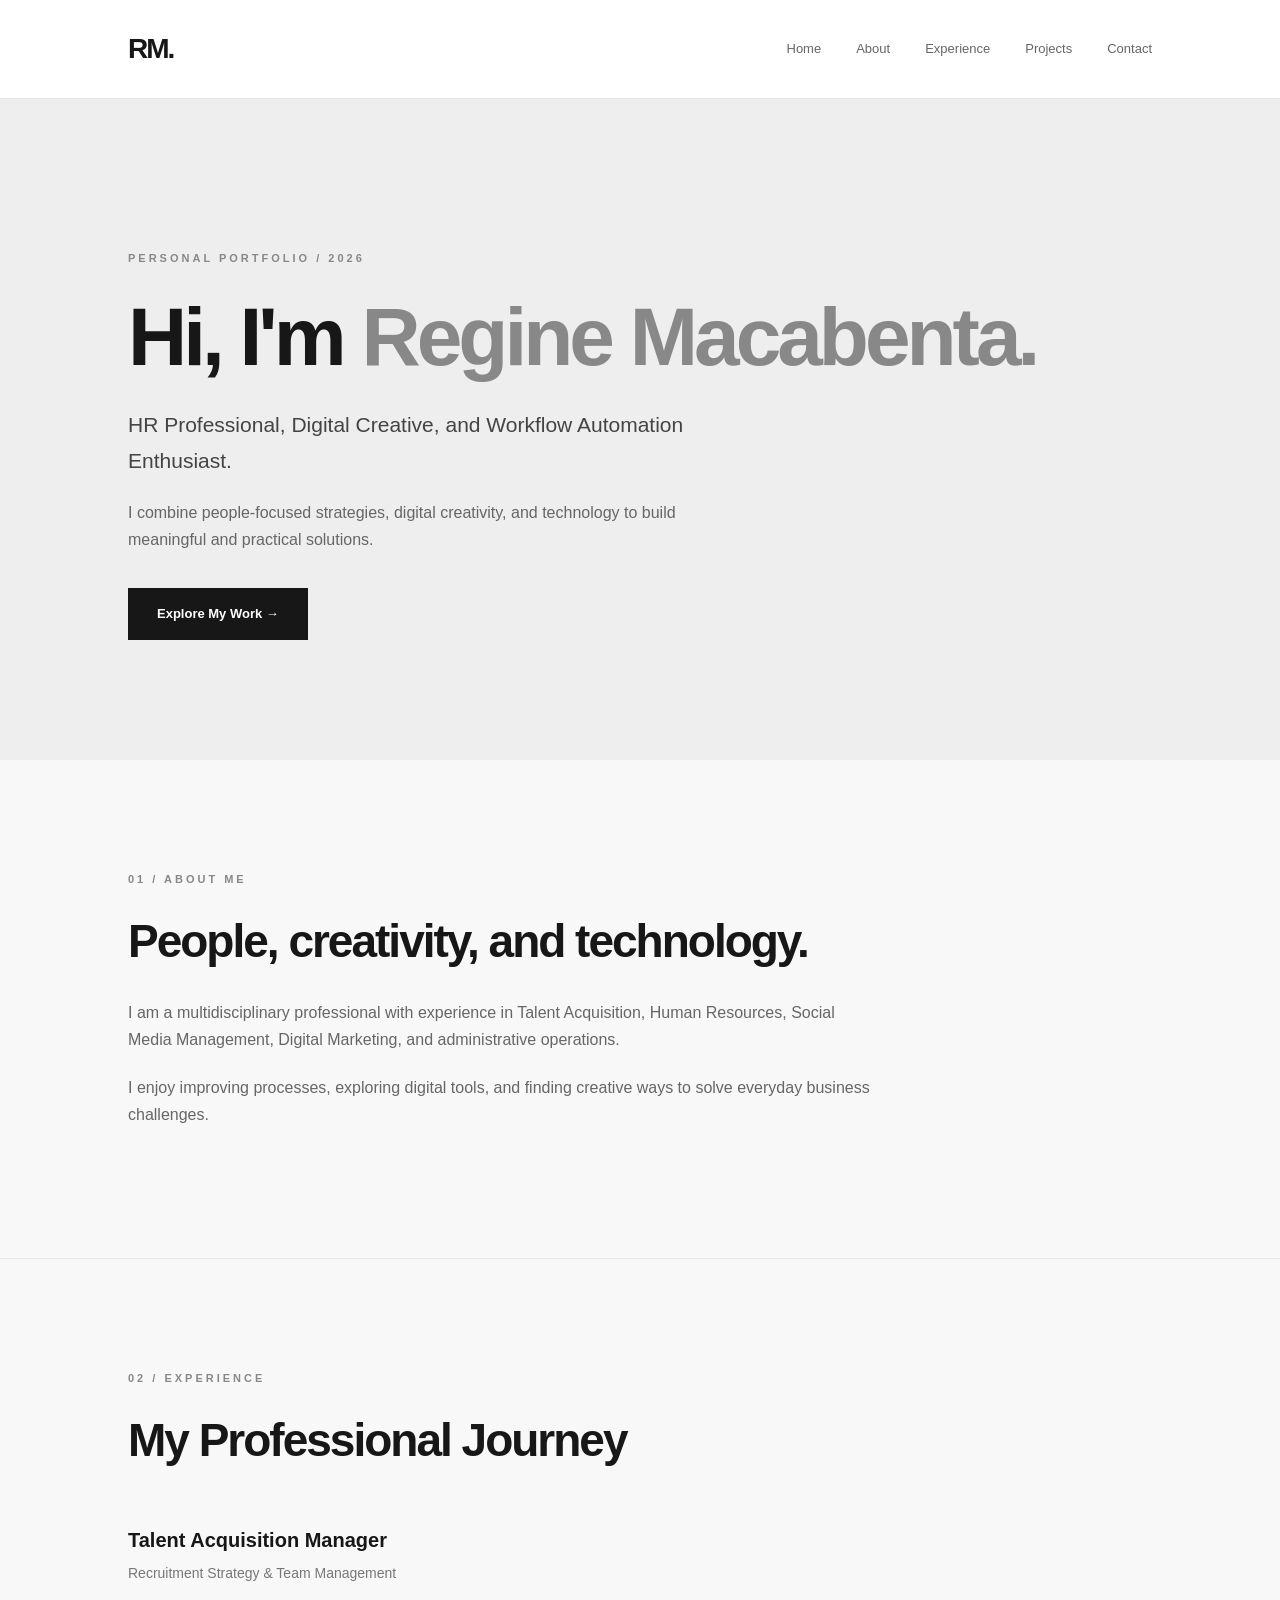
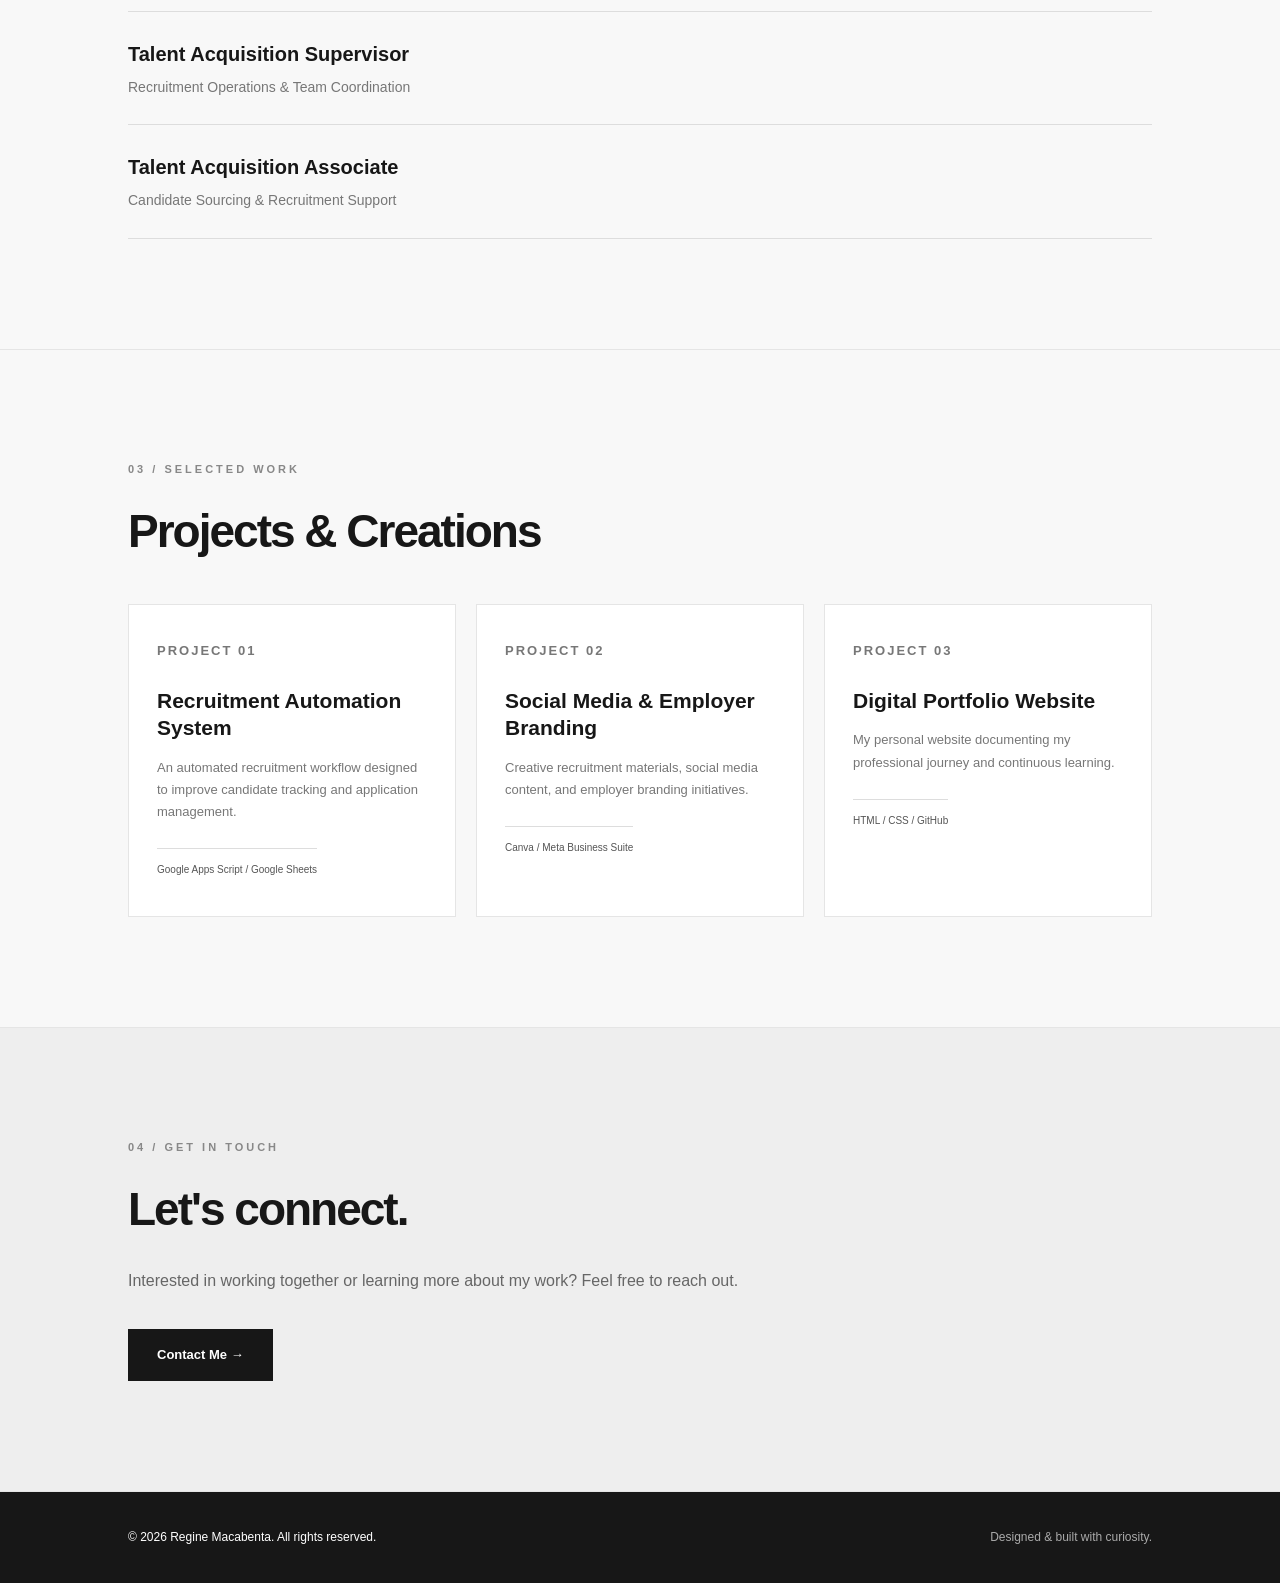
==== index.html @ 9aaf6fd0 "Update portfolio contact email" ====
<!DOCTYPE html>
<html lang="en">
<head>
    <meta charset="UTF-8">
    <meta name="viewport" content="width=device-width, initial-scale=1.0">
    <title>Regine Macabenta | Portfolio</title>
    <link rel="stylesheet" href="style.css">
</head>
<body>

    <!-- NAVIGATION -->
    <nav class="navbar">
        <a href="#home" class="logo">RM.</a>

        <div class="nav-links">
            <a href="#home">Home</a>
            <a href="#about">About</a>
            <a href="#experience">Experience</a>
            <a href="#projects">Projects</a>
            <a href="#contact">Contact</a>
        </div>
    </nav>

    <!-- HERO SECTION -->
    <header id="home" class="hero">
        <p class="eyebrow">PERSONAL PORTFOLIO / 2026</p>

        <h1>Hi, I'm <span>Regine Macabenta.</span></h1>

        <h2>
            HR Professional, Digital Creative,
            and Workflow Automation Enthusiast.
        </h2>

        <p class="intro">
            I combine people-focused strategies,
            digital creativity, and technology
            to build meaningful and practical solutions.
        </p>

        <a href="#projects" class="primary-button">
            Explore My Work →
        </a>
    </header>

    <!-- ABOUT SECTION -->
    <section id="about" class="section">
        <p class="eyebrow">01 / ABOUT ME</p>

        <h2>People, creativity, and technology.</h2>

        <p>
            I am a multidisciplinary professional with experience
            in Talent Acquisition, Human Resources, Social Media
            Management, Digital Marketing, and administrative
            operations.
        </p>

        <p>
            I enjoy improving processes, exploring digital tools,
            and finding creative ways to solve everyday business
            challenges.
        </p>
    </section>

    <!-- EXPERIENCE SECTION -->
    <section id="experience" class="section">
        <p class="eyebrow">02 / EXPERIENCE</p>

        <h2>My Professional Journey</h2>

        <div class="experience-item">
            <h3>Talent Acquisition Manager</h3>
            <p>Recruitment Strategy & Team Management</p>
        </div>

        <div class="experience-item">
            <h3>Talent Acquisition Supervisor</h3>
            <p>Recruitment Operations & Team Coordination</p>
        </div>

        <div class="experience-item">
            <h3>Talent Acquisition Associate</h3>
            <p>Candidate Sourcing & Recruitment Support</p>
        </div>
    </section>

    <!-- PROJECTS SECTION -->
    <section id="projects" class="section">
        <p class="eyebrow">03 / SELECTED WORK</p>

        <h2>Projects & Creations</h2>

        <div class="project-grid">

            <div class="project-card">
                <p class="project-number">PROJECT 01</p>
                <h3>Recruitment Automation System</h3>
                <p>
                    An automated recruitment workflow
                    designed to improve candidate tracking
                    and application management.
                </p>
                <span>Google Apps Script / Google Sheets</span>
            </div>

            <div class="project-card">
                <p class="project-number">PROJECT 02</p>
                <h3>Social Media & Employer Branding</h3>
                <p>
                    Creative recruitment materials,
                    social media content, and employer
                    branding initiatives.
                </p>
                <span>Canva / Meta Business Suite</span>
            </div>

            <div class="project-card">
                <p class="project-number">PROJECT 03</p>
                <h3>Digital Portfolio Website</h3>
                <p>
                    My personal website documenting
                    my professional journey and
                    continuous learning.
                </p>
                <span>HTML / CSS / GitHub</span>
            </div>

        </div>
    </section>

    <!-- CONTACT SECTION -->
    <section id="contact" class="section contact">
        <p class="eyebrow">04 / GET IN TOUCH</p>

        <h2>Let's connect.</h2>

        <p>
            Interested in working together or learning
            more about my work? Feel free to reach out.
        </p>

        <a href="mailto:macabentaregines@gmail.com"
   class="primary-button">
    Contact Me →
</a>
    </section>

    <!-- FOOTER -->
    <footer>
        <p>© 2026 Regine Macabenta. All rights reserved.</p>
        <p>Designed & built with curiosity.</p>
    </footer>

</body>
</html>
---- style.css ----
/* =========================
   1. GLOBAL SETTINGS
========================= */

* {
    margin: 0;
    padding: 0;
    box-sizing: border-box;
}

html {
    scroll-behavior: smooth;
    scroll-padding-top: 100px;
}

body {
    font-family: Arial, Helvetica, sans-serif;
    background: #f8f8f8;
    color: #171717;
    line-height: 1.7;
}

a {
    text-decoration: none;
    color: inherit;
}

/* =========================
   2. NAVIGATION BAR
========================= */

.navbar {
    display: flex;
    justify-content: space-between;
    align-items: center;
    padding: 25px 10%;
    background: #ffffff;
    border-bottom: 1px solid #e8e8e8;
    position: sticky;
    top: 0;
    z-index: 100;
}

.logo {
    font-size: 28px;
    font-weight: 800;
    letter-spacing: -2px;
}

.nav-links {
    display: flex;
    gap: 35px;
}

.nav-links a {
    font-size: 13px;
    color: #666666;
    transition: color 0.3s ease;
}

.nav-links a:hover {
    color: #000000;
}

/* =========================
   3. HERO SECTION
========================= */

.hero {
    min-height: 650px;
    padding: 150px 10% 120px;
    display: flex;
    flex-direction: column;
    justify-content: center;
    align-items: flex-start;
    background: #eeeeee;
}

.eyebrow {
    font-size: 11px;
    font-weight: 700;
    letter-spacing: 3px;
    color: #888888;
    margin-bottom: 25px;
}

.hero h1 {
    font-size: clamp(42px, 7vw, 82px);
    line-height: 1.1;
    letter-spacing: -4px;
    max-width: 950px;
    margin-bottom: 25px;
}

.hero h1 span {
    color: #888888;
}

.hero h2 {
    font-size: 21px;
    font-weight: 400;
    color: #444444;
    max-width: 650px;
    margin-bottom: 20px;
}

.intro {
    font-size: 16px;
    color: #666666;
    max-width: 600px;
    margin-bottom: 35px;
}

/* =========================
   4. BUTTONS
========================= */

.primary-button {
    display: inline-block;
    background: #171717;
    color: #ffffff;
    padding: 14px 28px;
    font-size: 13px;
    font-weight: 600;
    border: 1px solid #171717;
    transition: all 0.3s ease;
}

.primary-button:hover {
    background: transparent;
    color: #171717;
}

/* =========================
   5. GENERAL SECTIONS
========================= */

.section {
    padding: 110px 10%;
    border-bottom: 1px solid #e5e5e5;
}

.section h2 {
    font-size: clamp(30px, 4vw, 46px);
    letter-spacing: -2px;
    line-height: 1.2;
    margin-bottom: 30px;
    max-width: 750px;
}

.section > p:not(.eyebrow) {
    max-width: 750px;
    color: #666666;
    margin-bottom: 20px;
}

/* =========================
   6. EXPERIENCE
========================= */

.experience-item {
    padding: 25px 0;
    border-bottom: 1px solid #dddddd;
}

.experience-item h3 {
    font-size: 20px;
    margin-bottom: 5px;
}

.experience-item p {
    color: #777777;
    font-size: 14px;
}

/* =========================
   7. PROJECT CARDS
========================= */

.project-grid {
    display: grid;
    grid-template-columns: repeat(3, 1fr);
    gap: 20px;
    margin-top: 45px;
}

.project-card {
    background: #ffffff;
    border: 1px solid #e5e5e5;
    padding: 35px 28px;
    min-height: 290px;
    transition: all 0.3s ease;
}

.project-card:hover {
    transform: translateY(-7px);
    border-color: #999999;
    box-shadow: 0 15px 35px rgba(0, 0, 0, 0.06);
}

.project-number {
    font-size: 10px;
    font-weight: 700;
    letter-spacing: 2px;
    color: #999999;
    margin-bottom: 30px;
}

.project-card h3 {
    font-size: 21px;
    line-height: 1.3;
    margin-bottom: 15px;
}

.project-card p {
    font-size: 13px;
    color: #777777;
    margin-bottom: 25px;
}

.project-card span {
    display: inline-block;
    font-size: 10px;
    color: #555555;
    border-top: 1px solid #dddddd;
    padding-top: 12px;
}

/* =========================
   8. CONTACT SECTION
========================= */

.contact {
    background: #eeeeee;
}

.contact .primary-button {
    margin-top: 15px;
}

/* =========================
   9. FOOTER
========================= */

footer {
    padding: 35px 10%;
    background: #171717;
    color: #ffffff;
    display: flex;
    justify-content: space-between;
    gap: 20px;
    font-size: 12px;
}

footer p:last-child {
    color: #aaaaaa;
}

/* =========================
   10. MOBILE RESPONSIVENESS
========================= */

@media (max-width: 768px) {

    .navbar {
        padding: 20px 6%;
        flex-direction: column;
        gap: 15px;
    }

    .nav-links {
        gap: 15px;
        flex-wrap: wrap;
        justify-content: center;
    }

    .nav-links a {
        font-size: 11px;
    }

    .hero {
        min-height: 550px;
        padding: 100px 7%;
    }

    .hero h1 {
        letter-spacing: -2px;
    }

    .hero h2 {
        font-size: 18px;
    }

    .section {
        padding: 75px 7%;
    }

    .project-grid {
        grid-template-columns: 1fr;
    }

    footer {
        padding: 30px 7%;
        flex-direction: column;
    }
}
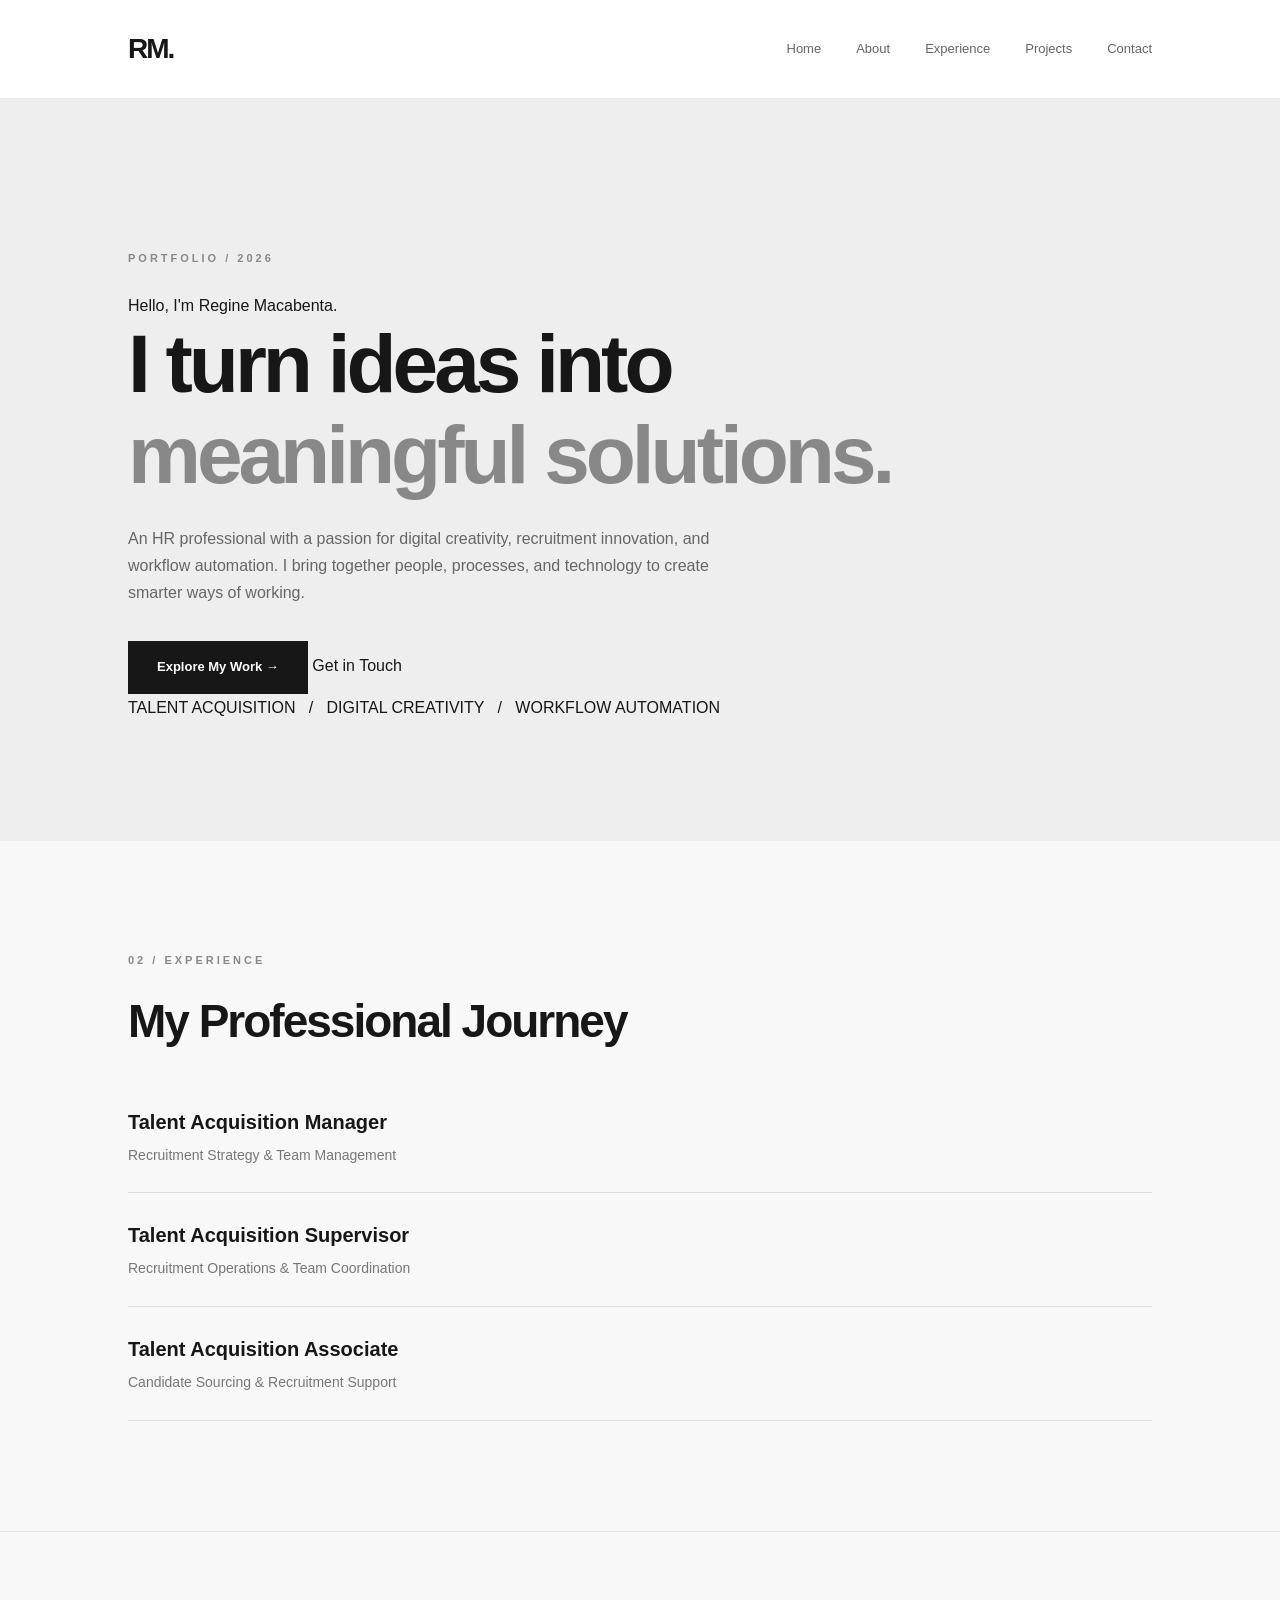
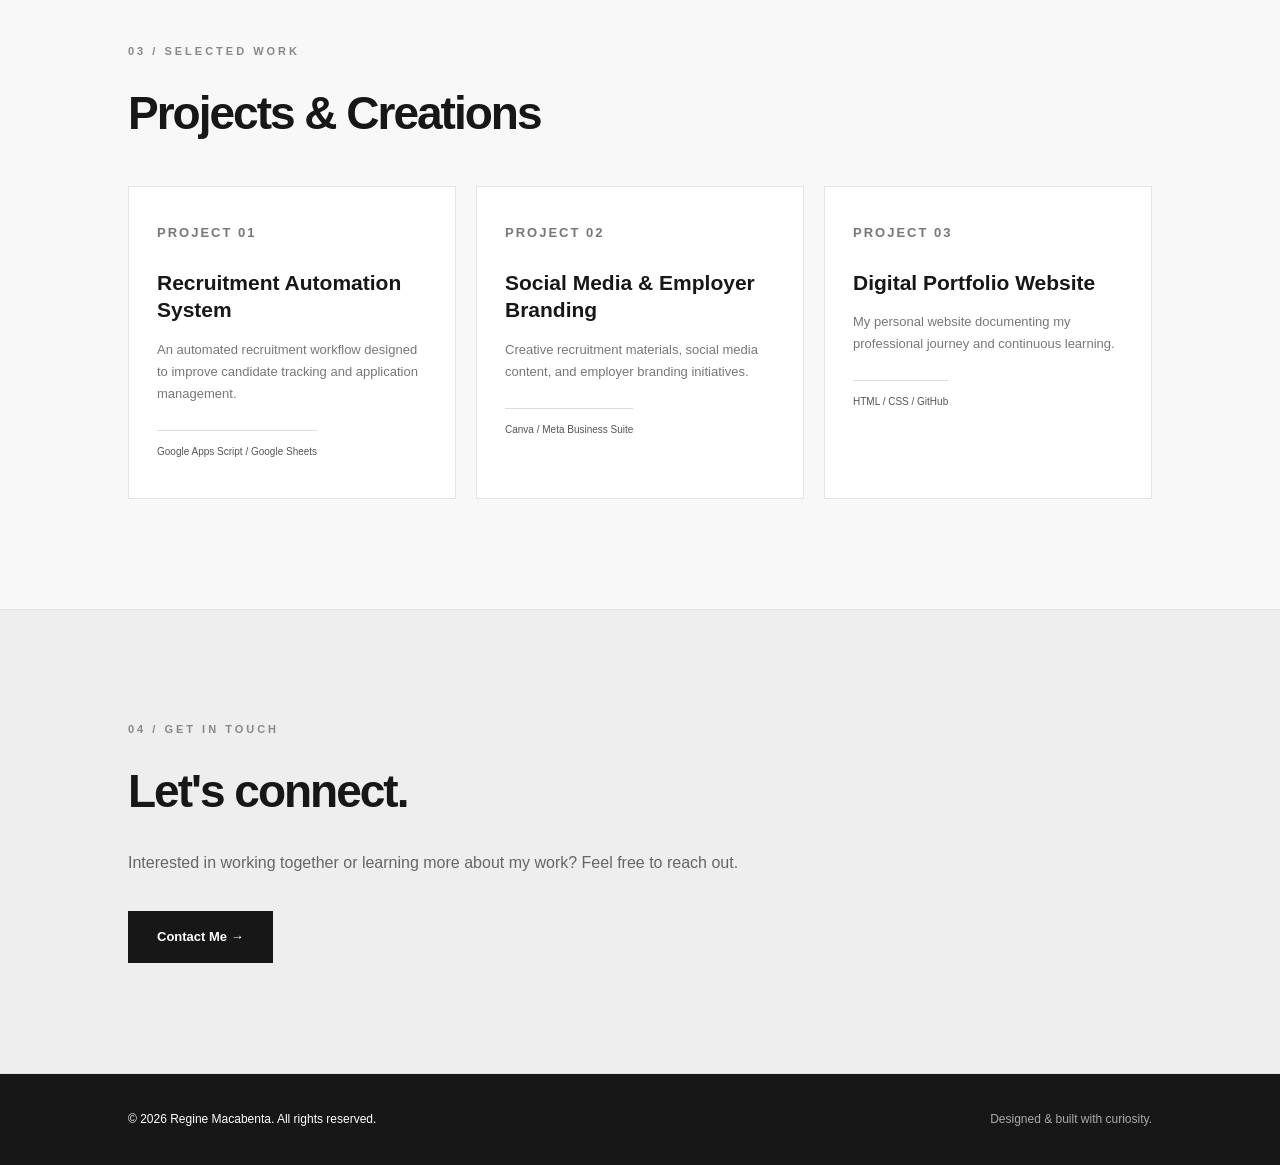
==== commit 99019bc8: "Redesign portfolio hero section" ====
--- a/index.html
+++ b/index.html
@@ -22,48 +22,45 @@
         </div>
     </nav>
 
-    <!-- HERO SECTION -->
-    <header id="home" class="hero">
-        <p class="eyebrow">PERSONAL PORTFOLIO / 2026</p>
+    
+<!-- HERO SECTION -->
+<header id="home" class="hero">
+    <div class="hero-content">
 
-        <h1>Hi, I'm <span>Regine Macabenta.</span></h1>
+        <p class="eyebrow">PORTFOLIO / 2026</p>
 
-        <h2>
-            HR Professional, Digital Creative,
-            and Workflow Automation Enthusiast.
-        </h2>
+        <p class="hero-greeting">Hello, I'm Regine Macabenta.</p>
+
+        <h1>
+            I turn ideas into
+            <span>meaningful solutions.</span>
+        </h1>
 
         <p class="intro">
-            I combine people-focused strategies,
-            digital creativity, and technology
-            to build meaningful and practical solutions.
+            An HR professional with a passion for digital creativity,
+            recruitment innovation, and workflow automation.
+            I bring together people, processes, and technology
+            to create smarter ways of working.
         </p>
 
-        <a href="#projects" class="primary-button">
-            Explore My Work →
-        </a>
-    </header>
+        <div class="hero-buttons">
+            <a href="#projects" class="primary-button">
+                Explore My Work →
+            </a>
 
-    <!-- ABOUT SECTION -->
-    <section id="about" class="section">
-        <p class="eyebrow">01 / ABOUT ME</p>
+            <a href="#contact" class="secondary-button">
+                Get in Touch
+            </a>
+        </div>
 
-        <h2>People, creativity, and technology.</h2>
-
-        <p>
-            I am a multidisciplinary professional with experience
-            in Talent Acquisition, Human Resources, Social Media
-            Management, Digital Marketing, and administrative
-            operations.
+        <p class="hero-note">
+            TALENT ACQUISITION &nbsp; / &nbsp;
+            DIGITAL CREATIVITY &nbsp; / &nbsp;
+            WORKFLOW AUTOMATION
         </p>
 
-        <p>
-            I enjoy improving processes, exploring digital tools,
-            and finding creative ways to solve everyday business
-            challenges.
-        </p>
-    </section>
-
+    </div>
+</header>
     <!-- EXPERIENCE SECTION -->
     <section id="experience" class="section">
         <p class="eyebrow">02 / EXPERIENCE</p>
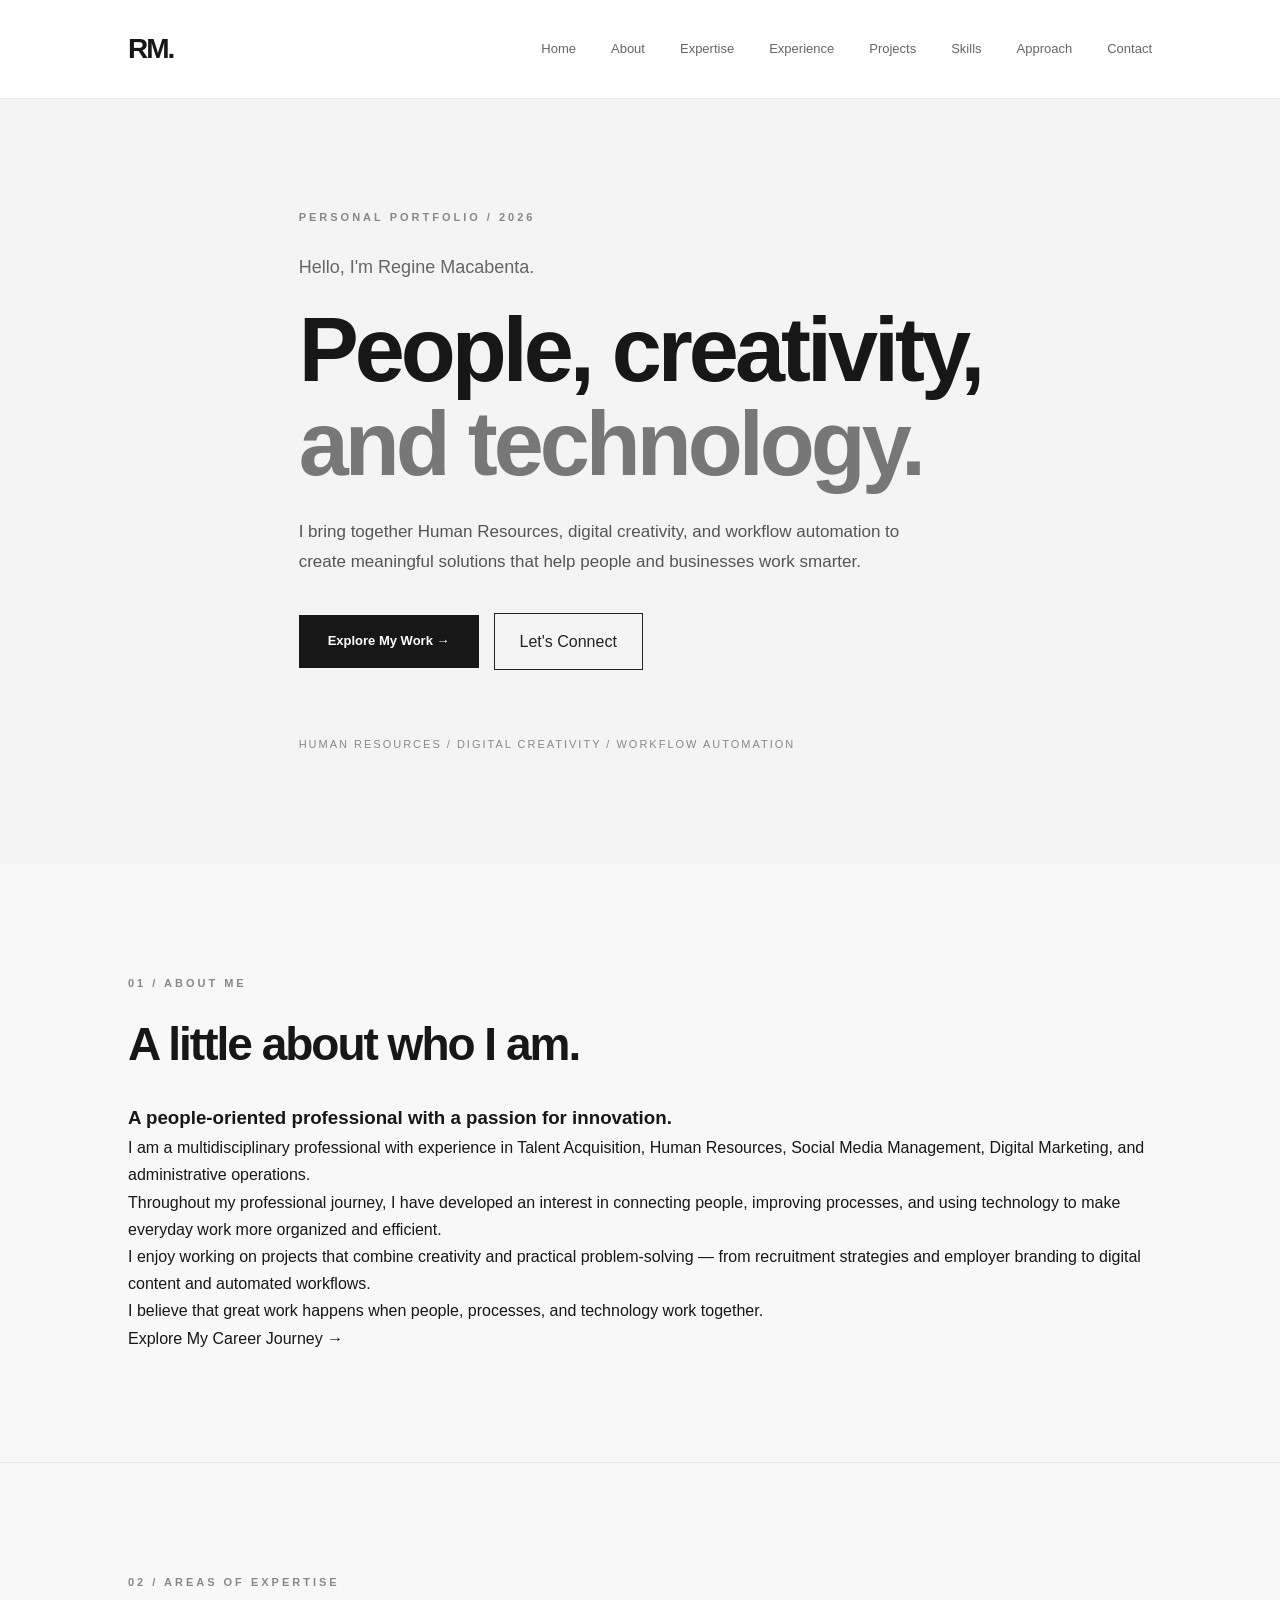
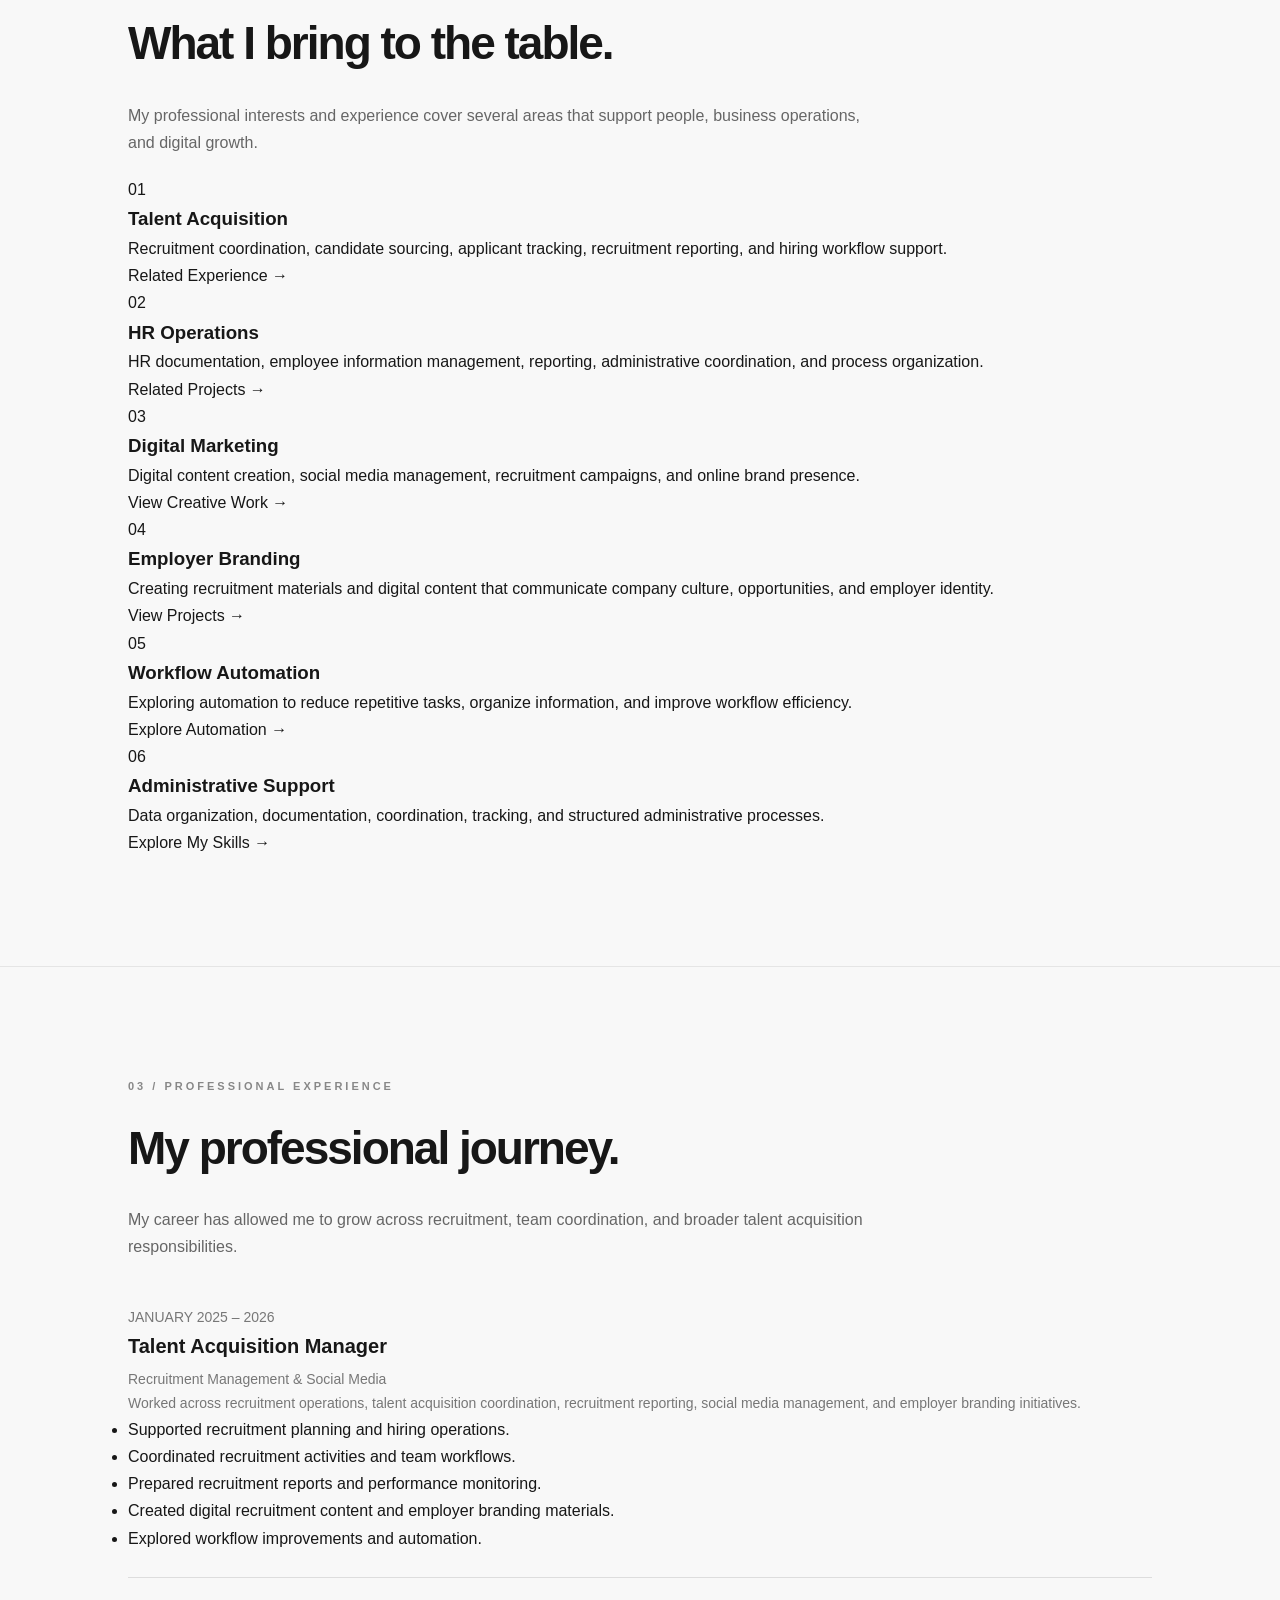
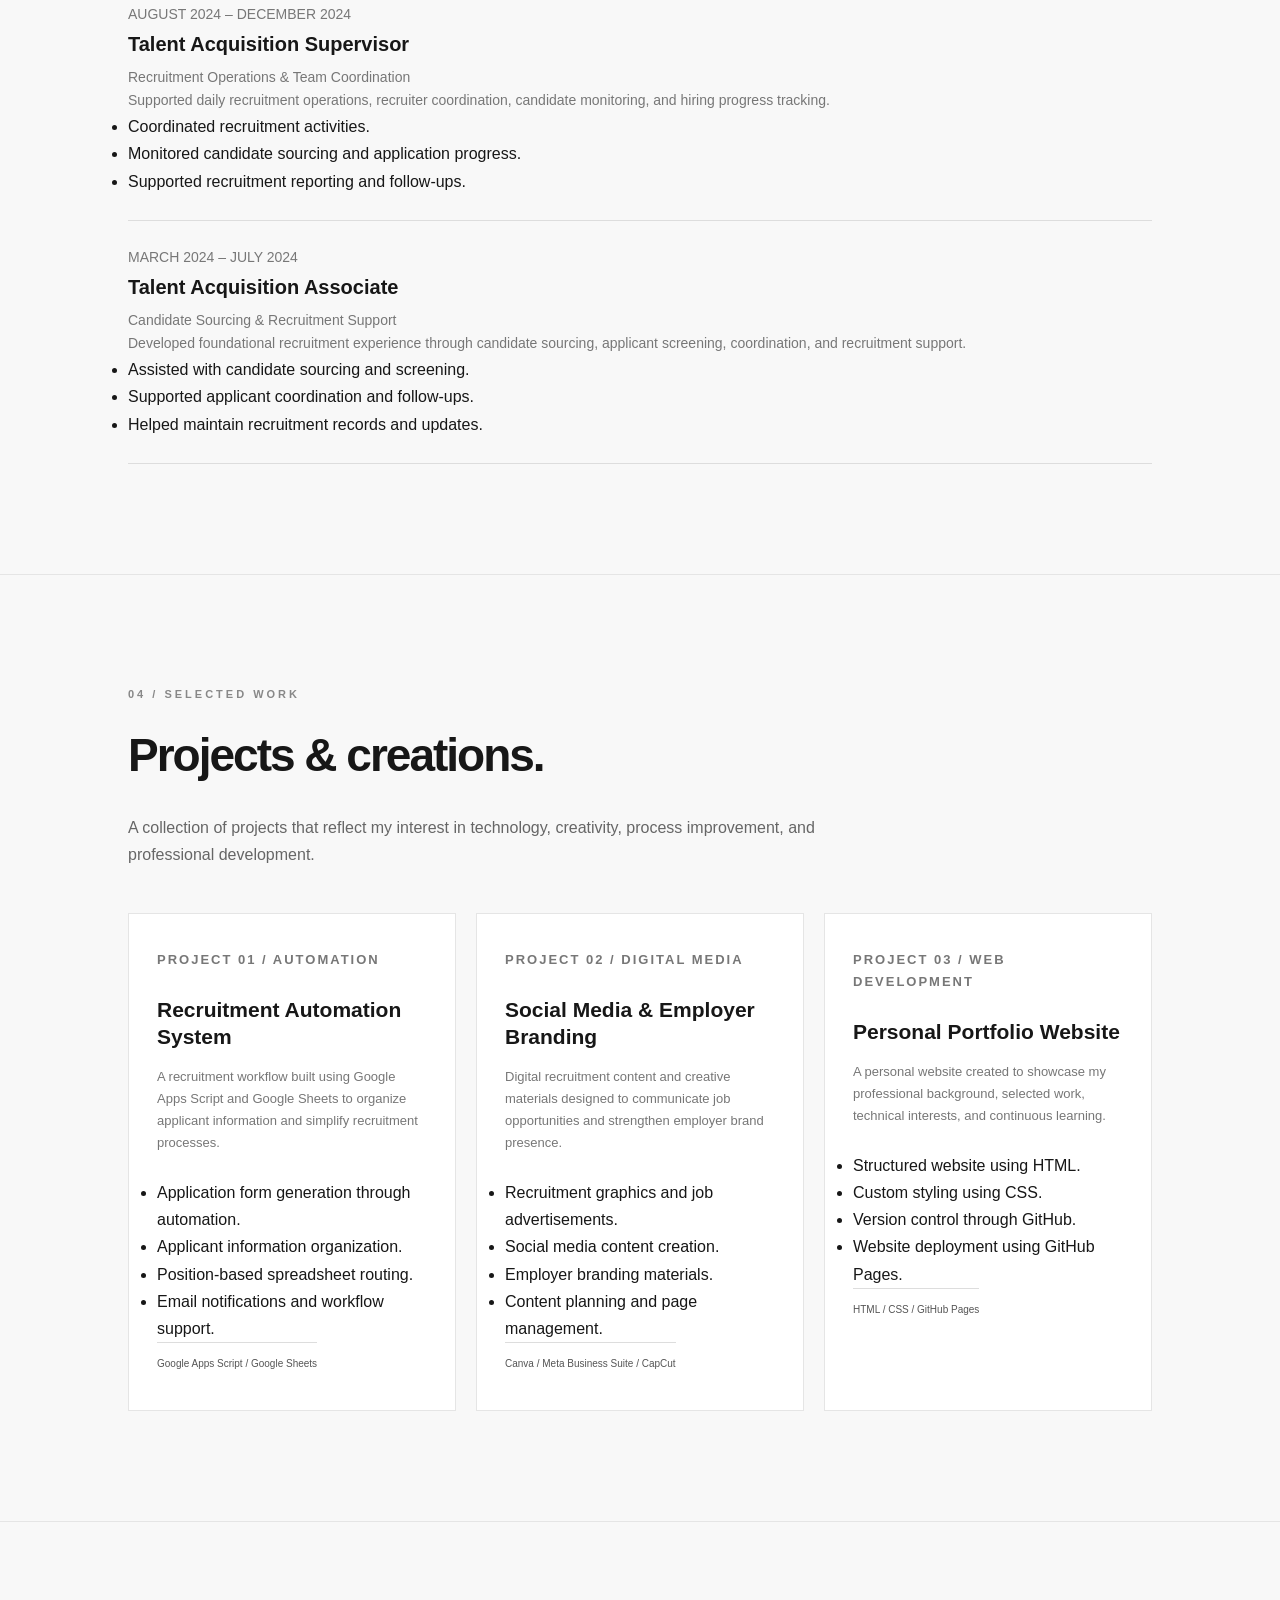
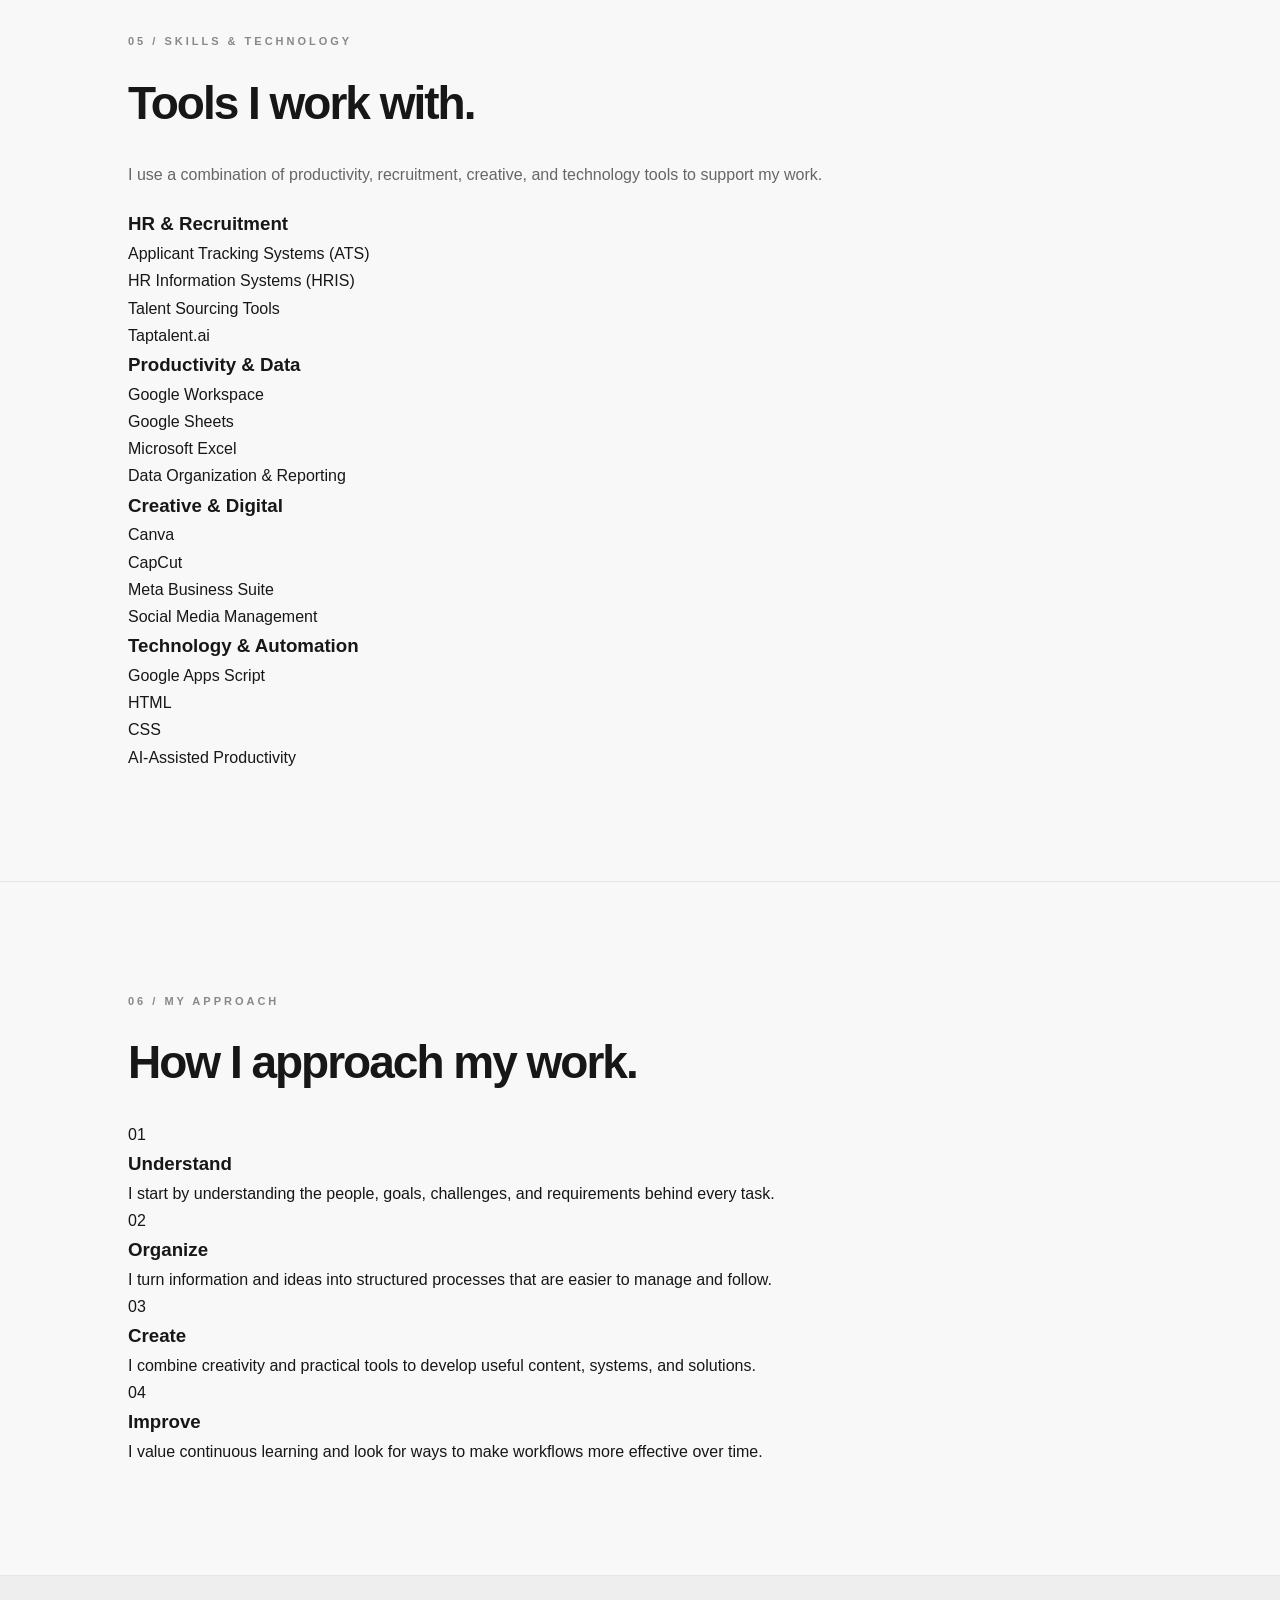
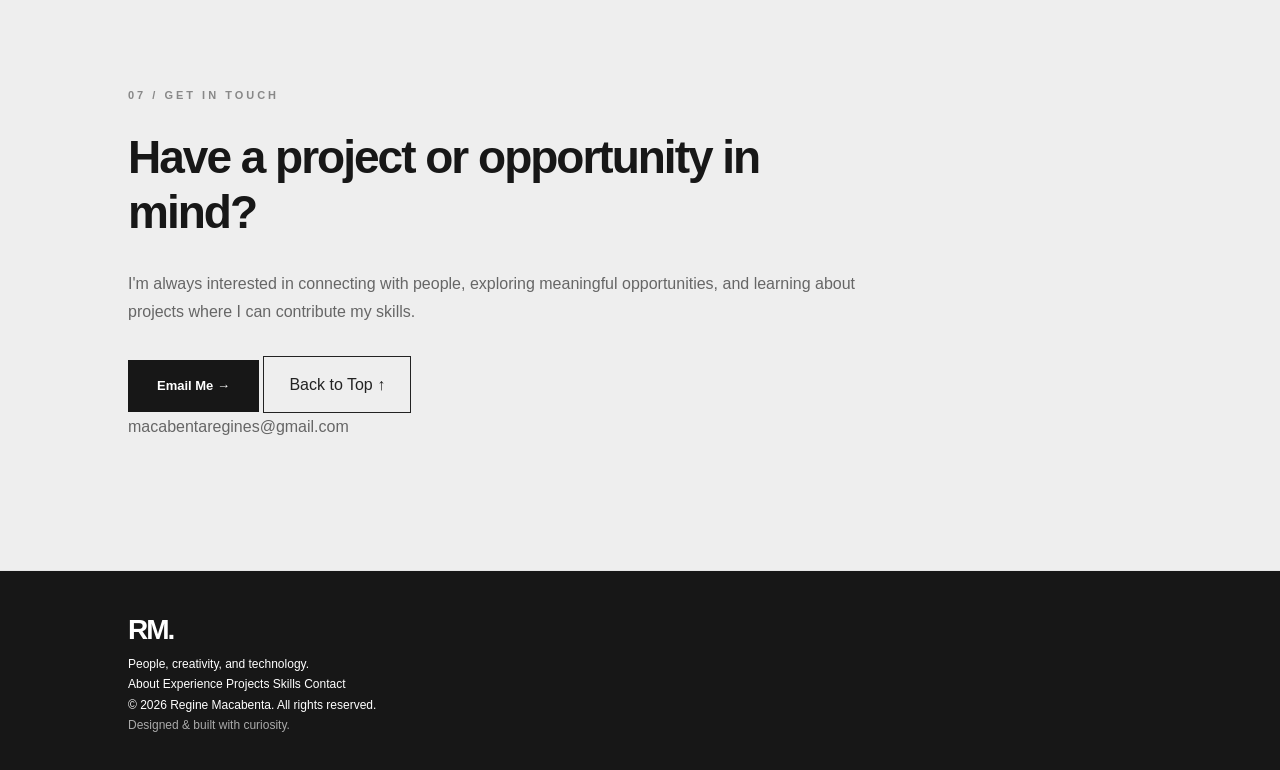
==== commit 9bf9aed1: "Index v2" ====
--- a/index.html
+++ b/index.html
@@ -4,9 +4,11 @@
 <head>
     <meta charset="UTF-8">
     <meta name="viewport" content="width=device-width, initial-scale=1.0">
-    <title>Regine Macabenta | Portfolio</title>
+    <meta name="description" content="The professional portfolio of Regine Macabenta — HR, Talent Acquisition, Digital Creativity, and Workflow Automation.">
+    <title>Regine Macabenta | Professional Portfolio</title>
     <link rel="stylesheet" href="style.css">
 </head>
+
 <body>
 
     <!-- NAVIGATION -->
@@ -16,138 +18,504 @@
         <div class="nav-links">
             <a href="#home">Home</a>
             <a href="#about">About</a>
+            <a href="#expertise">Expertise</a>
             <a href="#experience">Experience</a>
             <a href="#projects">Projects</a>
+            <a href="#skills">Skills</a>
+            <a href="#approach">Approach</a>
             <a href="#contact">Contact</a>
         </div>
     </nav>
 
-    
-<!-- HERO SECTION -->
-<header id="home" class="hero">
-    <div class="hero-content">
-
-        <p class="eyebrow">PORTFOLIO / 2026</p>
-
-        <p class="hero-greeting">Hello, I'm Regine Macabenta.</p>
-
-        <h1>
-            I turn ideas into
-            <span>meaningful solutions.</span>
-        </h1>
-
-        <p class="intro">
-            An HR professional with a passion for digital creativity,
-            recruitment innovation, and workflow automation.
-            I bring together people, processes, and technology
-            to create smarter ways of working.
+
+    <!-- HOME -->
+    <header id="home" class="hero">
+        <div class="hero-content">
+
+            <p class="eyebrow">PERSONAL PORTFOLIO / 2026</p>
+
+            <p class="hero-greeting">
+                Hello, I'm Regine Macabenta.
+            </p>
+
+            <h1>
+                People, creativity,
+                <span>and technology.</span>
+            </h1>
+
+            <p class="intro">
+                I bring together Human Resources, digital creativity,
+                and workflow automation to create meaningful solutions
+                that help people and businesses work smarter.
+            </p>
+
+            <div class="hero-buttons">
+                <a href="#projects" class="primary-button">
+                    Explore My Work →
+                </a>
+
+                <a href="#contact" class="secondary-button">
+                    Let's Connect
+                </a>
+            </div>
+
+            <p class="hero-note">
+                HUMAN RESOURCES / DIGITAL CREATIVITY /
+                WORKFLOW AUTOMATION
+            </p>
+
+        </div>
+    </header>
+
+
+    <!-- ABOUT -->
+    <section id="about" class="section">
+
+        <p class="eyebrow">01 / ABOUT ME</p>
+
+        <h2>A little about who I am.</h2>
+
+        <div class="about-content">
+
+            <div>
+                <h3>
+                    A people-oriented professional
+                    with a passion for innovation.
+                </h3>
+            </div>
+
+            <div>
+                <p>
+                    I am a multidisciplinary professional with experience
+                    in Talent Acquisition, Human Resources, Social Media
+                    Management, Digital Marketing, and administrative
+                    operations.
+                </p>
+
+                <p>
+                    Throughout my professional journey, I have developed
+                    an interest in connecting people, improving processes,
+                    and using technology to make everyday work more
+                    organized and efficient.
+                </p>
+
+                <p>
+                    I enjoy working on projects that combine creativity
+                    and practical problem-solving — from recruitment
+                    strategies and employer branding to digital content
+                    and automated workflows.
+                </p>
+
+                <p>
+                    I believe that great work happens when people,
+                    processes, and technology work together.
+                </p>
+
+                <a href="#experience" class="text-link">
+                    Explore My Career Journey →
+                </a>
+            </div>
+
+        </div>
+    </section>
+
+
+    <!-- EXPERTISE -->
+    <section id="expertise" class="section">
+
+        <p class="eyebrow">02 / AREAS OF EXPERTISE</p>
+
+        <h2>What I bring to the table.</h2>
+
+        <p class="section-intro">
+            My professional interests and experience cover
+            several areas that support people, business operations,
+            and digital growth.
         </p>
 
-        <div class="hero-buttons">
-            <a href="#projects" class="primary-button">
-                Explore My Work →
+        <div class="expertise-grid">
+
+            <div class="expertise-card">
+                <span>01</span>
+                <h3>Talent Acquisition</h3>
+                <p>
+                    Recruitment coordination, candidate sourcing,
+                    applicant tracking, recruitment reporting,
+                    and hiring workflow support.
+                </p>
+                <a href="#experience">Related Experience →</a>
+            </div>
+
+            <div class="expertise-card">
+                <span>02</span>
+                <h3>HR Operations</h3>
+                <p>
+                    HR documentation, employee information management,
+                    reporting, administrative coordination,
+                    and process organization.
+                </p>
+                <a href="#projects">Related Projects →</a>
+            </div>
+
+            <div class="expertise-card">
+                <span>03</span>
+                <h3>Digital Marketing</h3>
+                <p>
+                    Digital content creation, social media management,
+                    recruitment campaigns, and online brand presence.
+                </p>
+                <a href="#projects">View Creative Work →</a>
+            </div>
+
+            <div class="expertise-card">
+                <span>04</span>
+                <h3>Employer Branding</h3>
+                <p>
+                    Creating recruitment materials and digital content
+                    that communicate company culture, opportunities,
+                    and employer identity.
+                </p>
+                <a href="#projects">View Projects →</a>
+            </div>
+
+            <div class="expertise-card">
+                <span>05</span>
+                <h3>Workflow Automation</h3>
+                <p>
+                    Exploring automation to reduce repetitive tasks,
+                    organize information, and improve workflow
+                    efficiency.
+                </p>
+                <a href="#projects">Explore Automation →</a>
+            </div>
+
+            <div class="expertise-card">
+                <span>06</span>
+                <h3>Administrative Support</h3>
+                <p>
+                    Data organization, documentation, coordination,
+                    tracking, and structured administrative processes.
+                </p>
+                <a href="#skills">Explore My Skills →</a>
+            </div>
+
+        </div>
+    </section>
+
+
+    <!-- EXPERIENCE -->
+    <section id="experience" class="section">
+
+        <p class="eyebrow">03 / PROFESSIONAL EXPERIENCE</p>
+
+        <h2>My professional journey.</h2>
+
+        <p class="section-intro">
+            My career has allowed me to grow across recruitment,
+            team coordination, and broader talent acquisition
+            responsibilities.
+        </p>
+
+        <div class="experience-list">
+
+            <div class="experience-item">
+                <p class="experience-period">
+                    JANUARY 2025 – 2026
+                </p>
+                <div>
+                    <h3>Talent Acquisition Manager</h3>
+                    <p class="experience-category">
+                        Recruitment Management & Social Media
+                    </p>
+                    <p>
+                        Worked across recruitment operations,
+                        talent acquisition coordination, recruitment
+                        reporting, social media management, and
+                        employer branding initiatives.
+                    </p>
+                    <ul>
+                        <li>Supported recruitment planning and hiring operations.</li>
+                        <li>Coordinated recruitment activities and team workflows.</li>
+                        <li>Prepared recruitment reports and performance monitoring.</li>
+                        <li>Created digital recruitment content and employer branding materials.</li>
+                        <li>Explored workflow improvements and automation.</li>
+                    </ul>
+                </div>
+            </div>
+
+            <div class="experience-item">
+                <p class="experience-period">
+                    AUGUST 2024 – DECEMBER 2024
+                </p>
+                <div>
+                    <h3>Talent Acquisition Supervisor</h3>
+                    <p class="experience-category">
+                        Recruitment Operations & Team Coordination
+                    </p>
+                    <p>
+                        Supported daily recruitment operations,
+                        recruiter coordination, candidate monitoring,
+                        and hiring progress tracking.
+                    </p>
+                    <ul>
+                        <li>Coordinated recruitment activities.</li>
+                        <li>Monitored candidate sourcing and application progress.</li>
+                        <li>Supported recruitment reporting and follow-ups.</li>
+                    </ul>
+                </div>
+            </div>
+
+            <div class="experience-item">
+                <p class="experience-period">
+                    MARCH 2024 – JULY 2024
+                </p>
+                <div>
+                    <h3>Talent Acquisition Associate</h3>
+                    <p class="experience-category">
+                        Candidate Sourcing & Recruitment Support
+                    </p>
+                    <p>
+                        Developed foundational recruitment experience
+                        through candidate sourcing, applicant screening,
+                        coordination, and recruitment support.
+                    </p>
+                    <ul>
+                        <li>Assisted with candidate sourcing and screening.</li>
+                        <li>Supported applicant coordination and follow-ups.</li>
+                        <li>Helped maintain recruitment records and updates.</li>
+                    </ul>
+                </div>
+            </div>
+
+        </div>
+    </section>
+
+
+    <!-- PROJECTS -->
+    <section id="projects" class="section">
+
+        <p class="eyebrow">04 / SELECTED WORK</p>
+
+        <h2>Projects & creations.</h2>
+
+        <p class="section-intro">
+            A collection of projects that reflect my interest
+            in technology, creativity, process improvement,
+            and professional development.
+        </p>
+
+        <div class="project-grid">
+
+            <div class="project-card">
+                <p class="project-number">PROJECT 01 / AUTOMATION</p>
+                <h3>Recruitment Automation System</h3>
+                <p>
+                    A recruitment workflow built using Google Apps Script
+                    and Google Sheets to organize applicant information
+                    and simplify recruitment processes.
+                </p>
+                <ul>
+                    <li>Application form generation through automation.</li>
+                    <li>Applicant information organization.</li>
+                    <li>Position-based spreadsheet routing.</li>
+                    <li>Email notifications and workflow support.</li>
+                </ul>
+                <span>Google Apps Script / Google Sheets</span>
+            </div>
+
+            <div class="project-card">
+                <p class="project-number">PROJECT 02 / DIGITAL MEDIA</p>
+                <h3>Social Media & Employer Branding</h3>
+                <p>
+                    Digital recruitment content and creative materials
+                    designed to communicate job opportunities and
+                    strengthen employer brand presence.
+                </p>
+                <ul>
+                    <li>Recruitment graphics and job advertisements.</li>
+                    <li>Social media content creation.</li>
+                    <li>Employer branding materials.</li>
+                    <li>Content planning and page management.</li>
+                </ul>
+                <span>Canva / Meta Business Suite / CapCut</span>
+            </div>
+
+            <div class="project-card">
+                <p class="project-number">PROJECT 03 / WEB DEVELOPMENT</p>
+                <h3>Personal Portfolio Website</h3>
+                <p>
+                    A personal website created to showcase my
+                    professional background, selected work,
+                    technical interests, and continuous learning.
+                </p>
+                <ul>
+                    <li>Structured website using HTML.</li>
+                    <li>Custom styling using CSS.</li>
+                    <li>Version control through GitHub.</li>
+                    <li>Website deployment using GitHub Pages.</li>
+                </ul>
+                <span>HTML / CSS / GitHub Pages</span>
+            </div>
+
+        </div>
+    </section>
+
+
+    <!-- SKILLS -->
+    <section id="skills" class="section">
+
+        <p class="eyebrow">05 / SKILLS & TECHNOLOGY</p>
+
+        <h2>Tools I work with.</h2>
+
+        <p class="section-intro">
+            I use a combination of productivity, recruitment,
+            creative, and technology tools to support my work.
+        </p>
+
+        <div class="skills-grid">
+
+            <div class="skill-group">
+                <h3>HR & Recruitment</h3>
+                <p>Applicant Tracking Systems (ATS)</p>
+                <p>HR Information Systems (HRIS)</p>
+                <p>Talent Sourcing Tools</p>
+                <p>Taptalent.ai</p>
+            </div>
+
+            <div class="skill-group">
+                <h3>Productivity & Data</h3>
+                <p>Google Workspace</p>
+                <p>Google Sheets</p>
+                <p>Microsoft Excel</p>
+                <p>Data Organization & Reporting</p>
+            </div>
+
+            <div class="skill-group">
+                <h3>Creative & Digital</h3>
+                <p>Canva</p>
+                <p>CapCut</p>
+                <p>Meta Business Suite</p>
+                <p>Social Media Management</p>
+            </div>
+
+            <div class="skill-group">
+                <h3>Technology & Automation</h3>
+                <p>Google Apps Script</p>
+                <p>HTML</p>
+                <p>CSS</p>
+                <p>AI-Assisted Productivity</p>
+            </div>
+
+        </div>
+    </section>
+
+
+    <!-- APPROACH -->
+    <section id="approach" class="section">
+
+        <p class="eyebrow">06 / MY APPROACH</p>
+
+        <h2>How I approach my work.</h2>
+
+        <div class="approach-grid">
+
+            <div>
+                <span>01</span>
+                <h3>Understand</h3>
+                <p>
+                    I start by understanding the people, goals,
+                    challenges, and requirements behind every task.
+                </p>
+            </div>
+
+            <div>
+                <span>02</span>
+                <h3>Organize</h3>
+                <p>
+                    I turn information and ideas into structured
+                    processes that are easier to manage and follow.
+                </p>
+            </div>
+
+            <div>
+                <span>03</span>
+                <h3>Create</h3>
+                <p>
+                    I combine creativity and practical tools to
+                    develop useful content, systems, and solutions.
+                </p>
+            </div>
+
+            <div>
+                <span>04</span>
+                <h3>Improve</h3>
+                <p>
+                    I value continuous learning and look for ways
+                    to make workflows more effective over time.
+                </p>
+            </div>
+
+        </div>
+    </section>
+
+
+    <!-- CONTACT -->
+    <section id="contact" class="section contact">
+
+        <p class="eyebrow">07 / GET IN TOUCH</p>
+
+        <h2>Have a project or opportunity in mind?</h2>
+
+        <p>
+            I'm always interested in connecting with people,
+            exploring meaningful opportunities, and learning
+            about projects where I can contribute my skills.
+        </p>
+
+        <div class="contact-links">
+            <a href="mailto:macabentaregines@gmail.com"
+               class="primary-button">
+                Email Me →
             </a>
 
-            <a href="#contact" class="secondary-button">
-                Get in Touch
+            <a href="#home" class="secondary-button">
+                Back to Top ↑
             </a>
         </div>
 
-        <p class="hero-note">
-            TALENT ACQUISITION &nbsp; / &nbsp;
-            DIGITAL CREATIVITY &nbsp; / &nbsp;
-            WORKFLOW AUTOMATION
+        <p class="contact-email">
+            macabentaregines@gmail.com
         </p>
 
-    </div>
-</header>
-    <!-- EXPERIENCE SECTION -->
-    <section id="experience" class="section">
-        <p class="eyebrow">02 / EXPERIENCE</p>
-
-        <h2>My Professional Journey</h2>
-
-        <div class="experience-item">
-            <h3>Talent Acquisition Manager</h3>
-            <p>Recruitment Strategy & Team Management</p>
-        </div>
-
-        <div class="experience-item">
-            <h3>Talent Acquisition Supervisor</h3>
-            <p>Recruitment Operations & Team Coordination</p>
-        </div>
-
-        <div class="experience-item">
-            <h3>Talent Acquisition Associate</h3>
-            <p>Candidate Sourcing & Recruitment Support</p>
-        </div>
-    </section>
-
-    <!-- PROJECTS SECTION -->
-    <section id="projects" class="section">
-        <p class="eyebrow">03 / SELECTED WORK</p>
-
-        <h2>Projects & Creations</h2>
-
-        <div class="project-grid">
-
-            <div class="project-card">
-                <p class="project-number">PROJECT 01</p>
-                <h3>Recruitment Automation System</h3>
-                <p>
-                    An automated recruitment workflow
-                    designed to improve candidate tracking
-                    and application management.
-                </p>
-                <span>Google Apps Script / Google Sheets</span>
-            </div>
-
-            <div class="project-card">
-                <p class="project-number">PROJECT 02</p>
-                <h3>Social Media & Employer Branding</h3>
-                <p>
-                    Creative recruitment materials,
-                    social media content, and employer
-                    branding initiatives.
-                </p>
-                <span>Canva / Meta Business Suite</span>
-            </div>
-
-            <div class="project-card">
-                <p class="project-number">PROJECT 03</p>
-                <h3>Digital Portfolio Website</h3>
-                <p>
-                    My personal website documenting
-                    my professional journey and
-                    continuous learning.
-                </p>
-                <span>HTML / CSS / GitHub</span>
-            </div>
-
-        </div>
-    </section>
-
-    <!-- CONTACT SECTION -->
-    <section id="contact" class="section contact">
-        <p class="eyebrow">04 / GET IN TOUCH</p>
-
-        <h2>Let's connect.</h2>
-
-        <p>
-            Interested in working together or learning
-            more about my work? Feel free to reach out.
-        </p>
-
-        <a href="mailto:macabentaregines@gmail.com"
-   class="primary-button">
-    Contact Me →
-</a>
-    </section>
+    </section>
+
 
     <!-- FOOTER -->
     <footer>
-        <p>© 2026 Regine Macabenta. All rights reserved.</p>
-        <p>Designed & built with curiosity.</p>
+
+        <div class="footer-content">
+            <a href="#home" class="logo footer-logo">RM.</a>
+
+            <p>
+                People, creativity, and technology.
+            </p>
+
+            <div class="footer-links">
+                <a href="#about">About</a>
+                <a href="#experience">Experience</a>
+                <a href="#projects">Projects</a>
+                <a href="#skills">Skills</a>
+                <a href="#contact">Contact</a>
+            </div>
+
+            <p>
+                © 2026 Regine Macabenta. All rights reserved.
+            </p>
+
+            <p>Designed & built with curiosity.</p>
+        </div>
+
     </footer>
 
 </body>
--- a/style.css
+++ b/style.css
@@ -305,3 +305,87 @@
         flex-direction: column;
     }
 }
+
+/* PREMIUM HERO UPGRADE */
+
+.hero {
+    min-height: 85vh;
+    display: flex;
+    align-items: center;
+    padding: 100px 10%;
+    background: #f4f4f4;
+}
+
+.hero-content {
+    max-width: 950px;
+}
+
+.hero-greeting {
+    font-size: 18px;
+    color: #666;
+    margin-bottom: 20px;
+}
+
+.hero h1 {
+    font-size: clamp(48px, 8vw, 90px);
+    line-height: 1.05;
+    letter-spacing: -4px;
+    max-width: 900px;
+    margin-bottom: 25px;
+}
+
+.hero h1 span {
+    display: block;
+    color: #777;
+}
+
+.hero .intro {
+    max-width: 620px;
+    font-size: 17px;
+    line-height: 1.8;
+    color: #555;
+    margin-bottom: 35px;
+}
+
+.hero-buttons {
+    display: flex;
+    align-items: center;
+    flex-wrap: wrap;
+    gap: 15px;
+}
+
+.secondary-button {
+    display: inline-block;
+    padding: 14px 25px;
+    border: 1px solid #222;
+    color: #222;
+    text-decoration: none;
+    transition: 0.3s ease;
+}
+
+.secondary-button:hover {
+    background: #222;
+    color: #fff;
+}
+
+.hero-note {
+    margin-top: 65px;
+    font-size: 11px;
+    letter-spacing: 2px;
+    color: #888;
+}
+
+@media (max-width: 768px) {
+    .hero {
+        min-height: 75vh;
+        padding: 80px 7%;
+    }
+
+    .hero h1 {
+        letter-spacing: -2px;
+    }
+
+    .hero-note {
+        line-height: 2;
+    }
+}
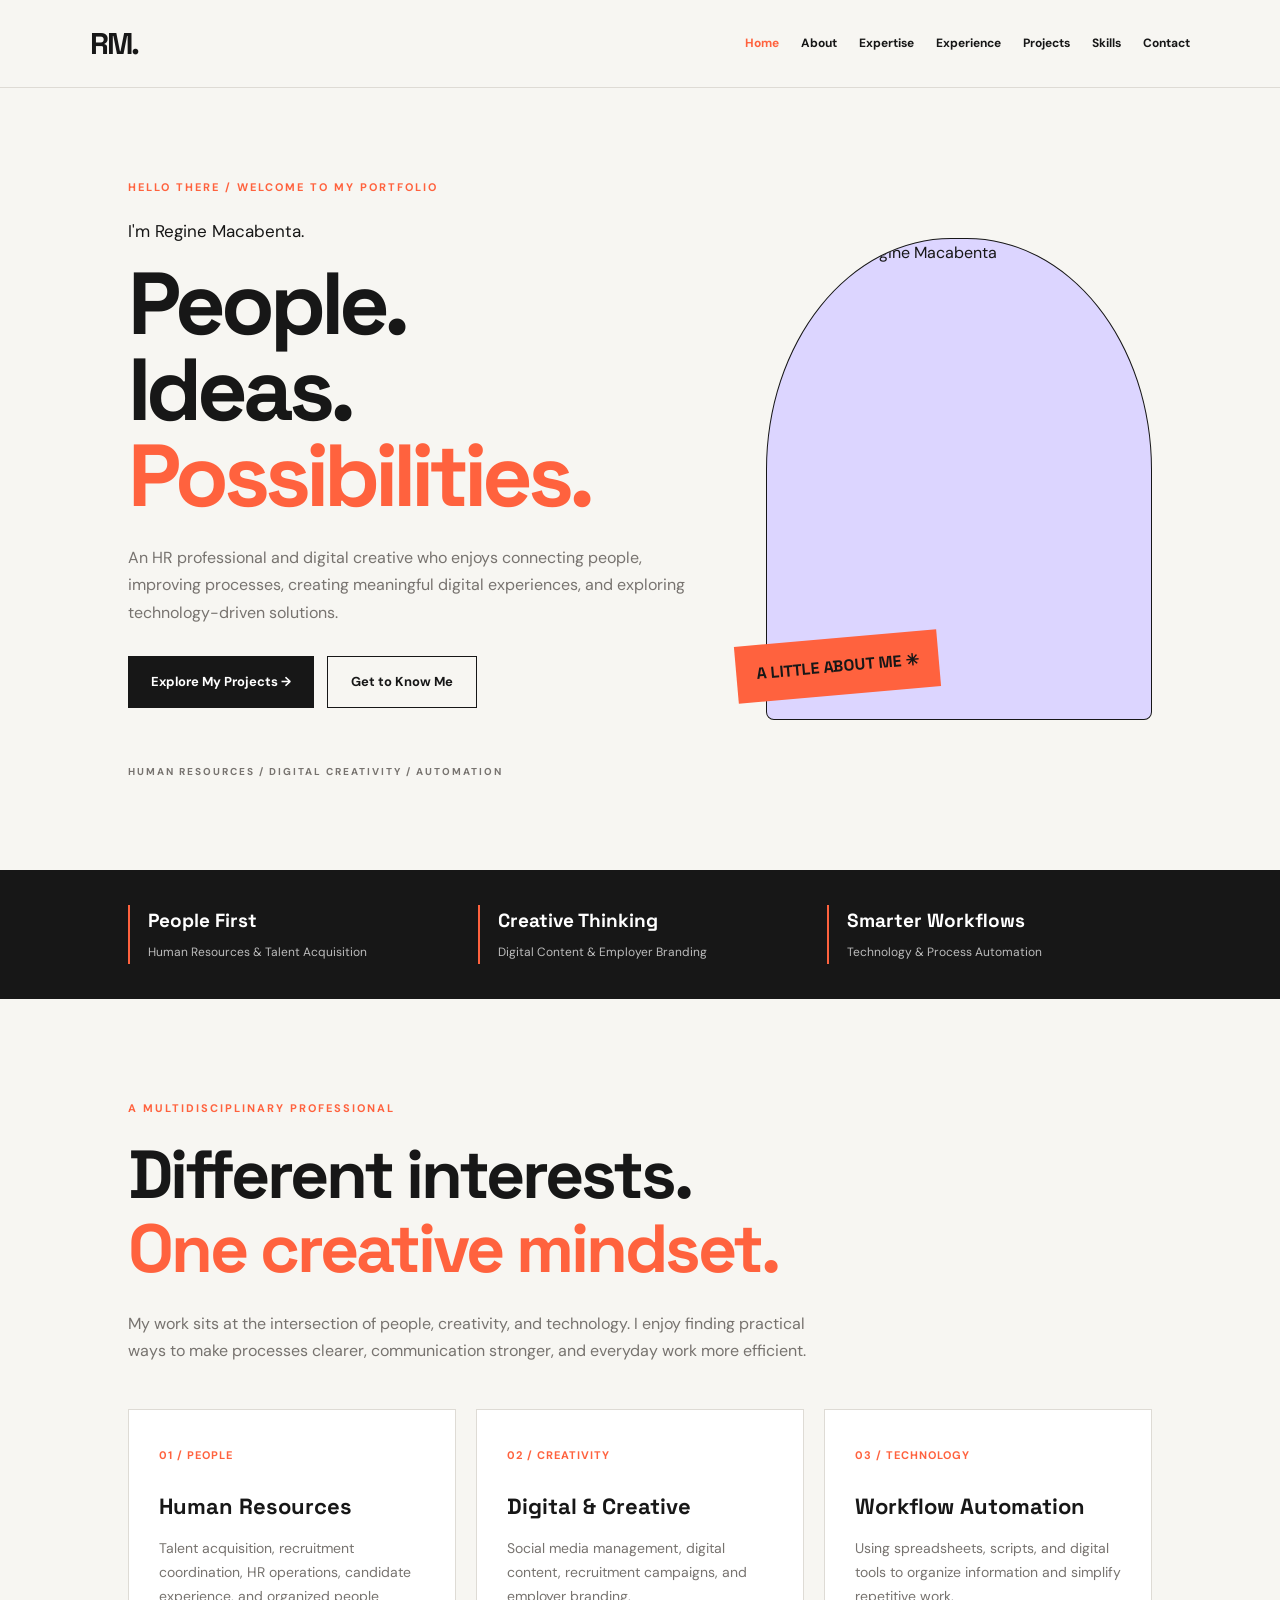
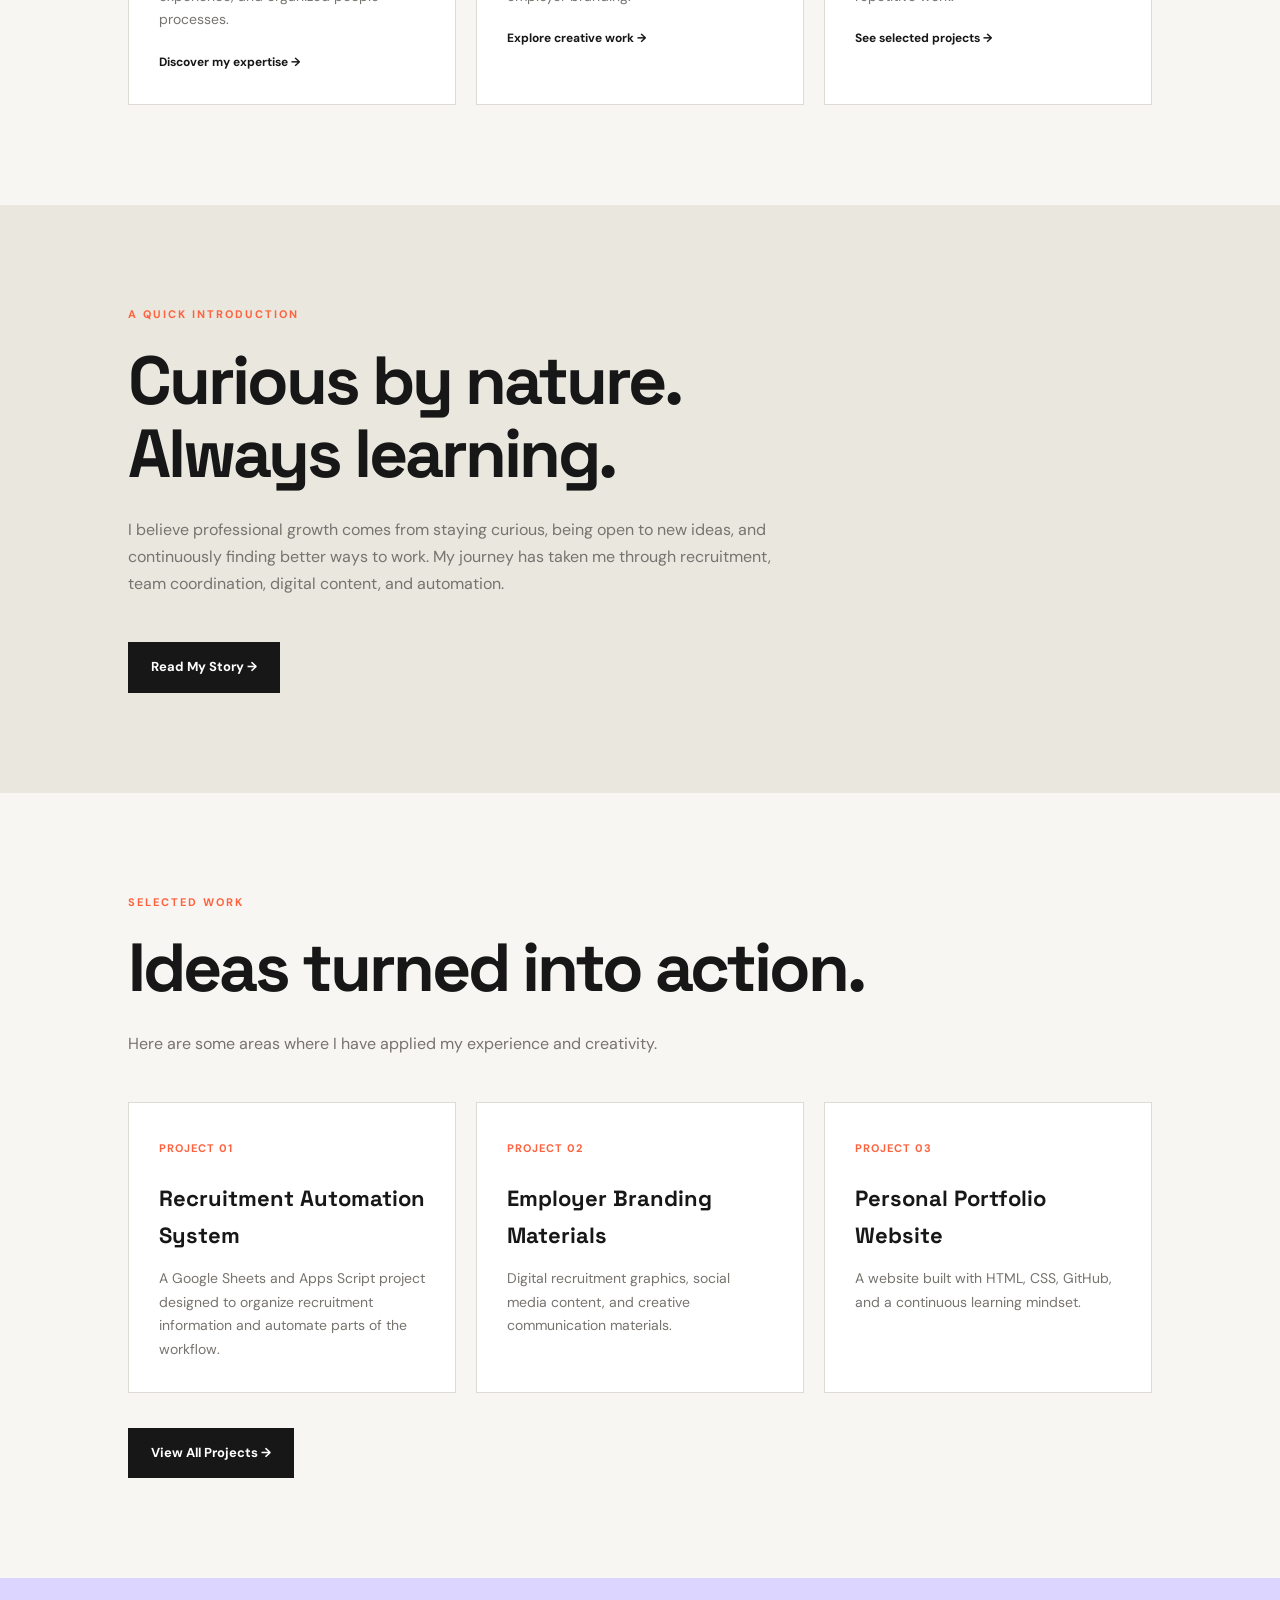
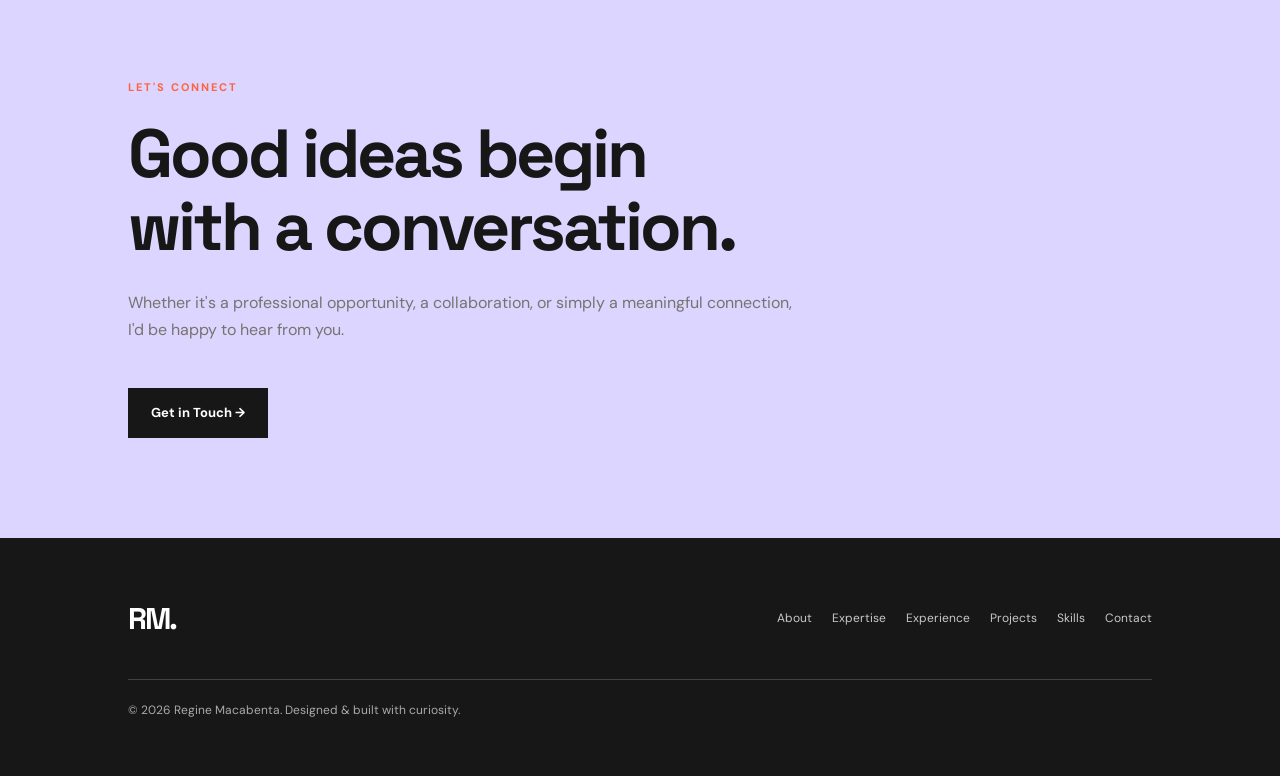
==== commit 630d8854: "Refactor index.html for improved structure and clarity Updated the meta description and title for cl" ====
--- a/index.html
+++ b/index.html
@@ -4,519 +4,215 @@
 <head>
     <meta charset="UTF-8">
     <meta name="viewport" content="width=device-width, initial-scale=1.0">
-    <meta name="description" content="The professional portfolio of Regine Macabenta — HR, Talent Acquisition, Digital Creativity, and Workflow Automation.">
-    <title>Regine Macabenta | Professional Portfolio</title>
+    <meta name="description" content="Regine Macabenta's creative professional portfolio.">
+    <title>Regine Macabenta | Portfolio</title>
     <link rel="stylesheet" href="style.css">
 </head>
-
 <body>
 
-    <!-- NAVIGATION -->
-    <nav class="navbar">
-        <a href="#home" class="logo">RM.</a>
-
-        <div class="nav-links">
-            <a href="#home">Home</a>
-            <a href="#about">About</a>
-            <a href="#expertise">Expertise</a>
-            <a href="#experience">Experience</a>
-            <a href="#projects">Projects</a>
-            <a href="#skills">Skills</a>
-            <a href="#approach">Approach</a>
-            <a href="#contact">Contact</a>
-        </div>
-    </nav>
-
-
-    <!-- HOME -->
-    <header id="home" class="hero">
-        <div class="hero-content">
-
-            <p class="eyebrow">PERSONAL PORTFOLIO / 2026</p>
-
-            <p class="hero-greeting">
-                Hello, I'm Regine Macabenta.
-            </p>
-
-            <h1>
-                People, creativity,
-                <span>and technology.</span>
-            </h1>
-
-            <p class="intro">
-                I bring together Human Resources, digital creativity,
-                and workflow automation to create meaningful solutions
-                that help people and businesses work smarter.
-            </p>
-
-            <div class="hero-buttons">
-                <a href="#projects" class="primary-button">
-                    Explore My Work →
-                </a>
-
-                <a href="#contact" class="secondary-button">
-                    Let's Connect
-                </a>
-            </div>
-
-            <p class="hero-note">
-                HUMAN RESOURCES / DIGITAL CREATIVITY /
-                WORKFLOW AUTOMATION
-            </p>
-
-        </div>
-    </header>
-
-
-    <!-- ABOUT -->
-    <section id="about" class="section">
-
-        <p class="eyebrow">01 / ABOUT ME</p>
-
-        <h2>A little about who I am.</h2>
-
-        <div class="about-content">
-
-            <div>
-                <h3>
-                    A people-oriented professional
-                    with a passion for innovation.
-                </h3>
-            </div>
-
-            <div>
-                <p>
-                    I am a multidisciplinary professional with experience
-                    in Talent Acquisition, Human Resources, Social Media
-                    Management, Digital Marketing, and administrative
-                    operations.
-                </p>
-
-                <p>
-                    Throughout my professional journey, I have developed
-                    an interest in connecting people, improving processes,
-                    and using technology to make everyday work more
-                    organized and efficient.
-                </p>
-
-                <p>
-                    I enjoy working on projects that combine creativity
-                    and practical problem-solving — from recruitment
-                    strategies and employer branding to digital content
-                    and automated workflows.
-                </p>
-
-                <p>
-                    I believe that great work happens when people,
-                    processes, and technology work together.
-                </p>
-
-                <a href="#experience" class="text-link">
-                    Explore My Career Journey →
-                </a>
-            </div>
-
-        </div>
-    </section>
-
-
-    <!-- EXPERTISE -->
-    <section id="expertise" class="section">
-
-        <p class="eyebrow">02 / AREAS OF EXPERTISE</p>
-
-        <h2>What I bring to the table.</h2>
-
-        <p class="section-intro">
-            My professional interests and experience cover
-            several areas that support people, business operations,
-            and digital growth.
+<nav class="navbar">
+    <a href="index.html" class="logo">RM.</a>
+    <div class="nav-links">
+        <a href="index.html" class="active">Home</a>
+        <a href="about.html">About</a>
+        <a href="expertise.html">Expertise</a>
+        <a href="experience.html">Experience</a>
+        <a href="projects.html">Projects</a>
+        <a href="skills.html">Skills</a>
+        <a href="contact.html">Contact</a>
+    </div>
+</nav>
+
+<header class="hero">
+    <div>
+        <p class="eyebrow">HELLO THERE / WELCOME TO MY PORTFOLIO</p>
+        <p class="hero-greeting">I'm Regine Macabenta.</p>
+
+        <h1>
+            People.<br>
+            Ideas.<br>
+            <span>Possibilities.</span>
+        </h1>
+
+        <p class="hero-description">
+            An HR professional and digital creative who enjoys
+            connecting people, improving processes, creating
+            meaningful digital experiences, and exploring
+            technology-driven solutions.
         </p>
 
-        <div class="expertise-grid">
-
-            <div class="expertise-card">
-                <span>01</span>
-                <h3>Talent Acquisition</h3>
-                <p>
-                    Recruitment coordination, candidate sourcing,
-                    applicant tracking, recruitment reporting,
-                    and hiring workflow support.
-                </p>
-                <a href="#experience">Related Experience →</a>
-            </div>
-
-            <div class="expertise-card">
-                <span>02</span>
-                <h3>HR Operations</h3>
-                <p>
-                    HR documentation, employee information management,
-                    reporting, administrative coordination,
-                    and process organization.
-                </p>
-                <a href="#projects">Related Projects →</a>
-            </div>
-
-            <div class="expertise-card">
-                <span>03</span>
-                <h3>Digital Marketing</h3>
-                <p>
-                    Digital content creation, social media management,
-                    recruitment campaigns, and online brand presence.
-                </p>
-                <a href="#projects">View Creative Work →</a>
-            </div>
-
-            <div class="expertise-card">
-                <span>04</span>
-                <h3>Employer Branding</h3>
-                <p>
-                    Creating recruitment materials and digital content
-                    that communicate company culture, opportunities,
-                    and employer identity.
-                </p>
-                <a href="#projects">View Projects →</a>
-            </div>
-
-            <div class="expertise-card">
-                <span>05</span>
-                <h3>Workflow Automation</h3>
-                <p>
-                    Exploring automation to reduce repetitive tasks,
-                    organize information, and improve workflow
-                    efficiency.
-                </p>
-                <a href="#projects">Explore Automation →</a>
-            </div>
-
-            <div class="expertise-card">
-                <span>06</span>
-                <h3>Administrative Support</h3>
-                <p>
-                    Data organization, documentation, coordination,
-                    tracking, and structured administrative processes.
-                </p>
-                <a href="#skills">Explore My Skills →</a>
-            </div>
-
-        </div>
-    </section>
-
-
-    <!-- EXPERIENCE -->
-    <section id="experience" class="section">
-
-        <p class="eyebrow">03 / PROFESSIONAL EXPERIENCE</p>
-
-        <h2>My professional journey.</h2>
-
-        <p class="section-intro">
-            My career has allowed me to grow across recruitment,
-            team coordination, and broader talent acquisition
-            responsibilities.
-        </p>
-
-        <div class="experience-list">
-
-            <div class="experience-item">
-                <p class="experience-period">
-                    JANUARY 2025 – 2026
-                </p>
-                <div>
-                    <h3>Talent Acquisition Manager</h3>
-                    <p class="experience-category">
-                        Recruitment Management & Social Media
-                    </p>
-                    <p>
-                        Worked across recruitment operations,
-                        talent acquisition coordination, recruitment
-                        reporting, social media management, and
-                        employer branding initiatives.
-                    </p>
-                    <ul>
-                        <li>Supported recruitment planning and hiring operations.</li>
-                        <li>Coordinated recruitment activities and team workflows.</li>
-                        <li>Prepared recruitment reports and performance monitoring.</li>
-                        <li>Created digital recruitment content and employer branding materials.</li>
-                        <li>Explored workflow improvements and automation.</li>
-                    </ul>
-                </div>
-            </div>
-
-            <div class="experience-item">
-                <p class="experience-period">
-                    AUGUST 2024 – DECEMBER 2024
-                </p>
-                <div>
-                    <h3>Talent Acquisition Supervisor</h3>
-                    <p class="experience-category">
-                        Recruitment Operations & Team Coordination
-                    </p>
-                    <p>
-                        Supported daily recruitment operations,
-                        recruiter coordination, candidate monitoring,
-                        and hiring progress tracking.
-                    </p>
-                    <ul>
-                        <li>Coordinated recruitment activities.</li>
-                        <li>Monitored candidate sourcing and application progress.</li>
-                        <li>Supported recruitment reporting and follow-ups.</li>
-                    </ul>
-                </div>
-            </div>
-
-            <div class="experience-item">
-                <p class="experience-period">
-                    MARCH 2024 – JULY 2024
-                </p>
-                <div>
-                    <h3>Talent Acquisition Associate</h3>
-                    <p class="experience-category">
-                        Candidate Sourcing & Recruitment Support
-                    </p>
-                    <p>
-                        Developed foundational recruitment experience
-                        through candidate sourcing, applicant screening,
-                        coordination, and recruitment support.
-                    </p>
-                    <ul>
-                        <li>Assisted with candidate sourcing and screening.</li>
-                        <li>Supported applicant coordination and follow-ups.</li>
-                        <li>Helped maintain recruitment records and updates.</li>
-                    </ul>
-                </div>
-            </div>
-
-        </div>
-    </section>
-
-
-    <!-- PROJECTS -->
-    <section id="projects" class="section">
-
-        <p class="eyebrow">04 / SELECTED WORK</p>
-
-        <h2>Projects & creations.</h2>
-
-        <p class="section-intro">
-            A collection of projects that reflect my interest
-            in technology, creativity, process improvement,
-            and professional development.
-        </p>
-
-        <div class="project-grid">
-
-            <div class="project-card">
-                <p class="project-number">PROJECT 01 / AUTOMATION</p>
-                <h3>Recruitment Automation System</h3>
-                <p>
-                    A recruitment workflow built using Google Apps Script
-                    and Google Sheets to organize applicant information
-                    and simplify recruitment processes.
-                </p>
-                <ul>
-                    <li>Application form generation through automation.</li>
-                    <li>Applicant information organization.</li>
-                    <li>Position-based spreadsheet routing.</li>
-                    <li>Email notifications and workflow support.</li>
-                </ul>
-                <span>Google Apps Script / Google Sheets</span>
-            </div>
-
-            <div class="project-card">
-                <p class="project-number">PROJECT 02 / DIGITAL MEDIA</p>
-                <h3>Social Media & Employer Branding</h3>
-                <p>
-                    Digital recruitment content and creative materials
-                    designed to communicate job opportunities and
-                    strengthen employer brand presence.
-                </p>
-                <ul>
-                    <li>Recruitment graphics and job advertisements.</li>
-                    <li>Social media content creation.</li>
-                    <li>Employer branding materials.</li>
-                    <li>Content planning and page management.</li>
-                </ul>
-                <span>Canva / Meta Business Suite / CapCut</span>
-            </div>
-
-            <div class="project-card">
-                <p class="project-number">PROJECT 03 / WEB DEVELOPMENT</p>
-                <h3>Personal Portfolio Website</h3>
-                <p>
-                    A personal website created to showcase my
-                    professional background, selected work,
-                    technical interests, and continuous learning.
-                </p>
-                <ul>
-                    <li>Structured website using HTML.</li>
-                    <li>Custom styling using CSS.</li>
-                    <li>Version control through GitHub.</li>
-                    <li>Website deployment using GitHub Pages.</li>
-                </ul>
-                <span>HTML / CSS / GitHub Pages</span>
-            </div>
-
-        </div>
-    </section>
-
-
-    <!-- SKILLS -->
-    <section id="skills" class="section">
-
-        <p class="eyebrow">05 / SKILLS & TECHNOLOGY</p>
-
-        <h2>Tools I work with.</h2>
-
-        <p class="section-intro">
-            I use a combination of productivity, recruitment,
-            creative, and technology tools to support my work.
-        </p>
-
-        <div class="skills-grid">
-
-            <div class="skill-group">
-                <h3>HR & Recruitment</h3>
-                <p>Applicant Tracking Systems (ATS)</p>
-                <p>HR Information Systems (HRIS)</p>
-                <p>Talent Sourcing Tools</p>
-                <p>Taptalent.ai</p>
-            </div>
-
-            <div class="skill-group">
-                <h3>Productivity & Data</h3>
-                <p>Google Workspace</p>
-                <p>Google Sheets</p>
-                <p>Microsoft Excel</p>
-                <p>Data Organization & Reporting</p>
-            </div>
-
-            <div class="skill-group">
-                <h3>Creative & Digital</h3>
-                <p>Canva</p>
-                <p>CapCut</p>
-                <p>Meta Business Suite</p>
-                <p>Social Media Management</p>
-            </div>
-
-            <div class="skill-group">
-                <h3>Technology & Automation</h3>
-                <p>Google Apps Script</p>
-                <p>HTML</p>
-                <p>CSS</p>
-                <p>AI-Assisted Productivity</p>
-            </div>
-
-        </div>
-    </section>
-
-
-    <!-- APPROACH -->
-    <section id="approach" class="section">
-
-        <p class="eyebrow">06 / MY APPROACH</p>
-
-        <h2>How I approach my work.</h2>
-
-        <div class="approach-grid">
-
-            <div>
-                <span>01</span>
-                <h3>Understand</h3>
-                <p>
-                    I start by understanding the people, goals,
-                    challenges, and requirements behind every task.
-                </p>
-            </div>
-
-            <div>
-                <span>02</span>
-                <h3>Organize</h3>
-                <p>
-                    I turn information and ideas into structured
-                    processes that are easier to manage and follow.
-                </p>
-            </div>
-
-            <div>
-                <span>03</span>
-                <h3>Create</h3>
-                <p>
-                    I combine creativity and practical tools to
-                    develop useful content, systems, and solutions.
-                </p>
-            </div>
-
-            <div>
-                <span>04</span>
-                <h3>Improve</h3>
-                <p>
-                    I value continuous learning and look for ways
-                    to make workflows more effective over time.
-                </p>
-            </div>
-
-        </div>
-    </section>
-
-
-    <!-- CONTACT -->
-    <section id="contact" class="section contact">
-
-        <p class="eyebrow">07 / GET IN TOUCH</p>
-
-        <h2>Have a project or opportunity in mind?</h2>
-
-        <p>
-            I'm always interested in connecting with people,
-            exploring meaningful opportunities, and learning
-            about projects where I can contribute my skills.
-        </p>
-
-        <div class="contact-links">
-            <a href="mailto:macabentaregines@gmail.com"
-               class="primary-button">
-                Email Me →
+        <div class="hero-buttons">
+            <a href="projects.html" class="primary-button">
+                Explore My Projects →
             </a>
-
-            <a href="#home" class="secondary-button">
-                Back to Top ↑
+            <a href="about.html" class="secondary-button">
+                Get to Know Me
             </a>
         </div>
 
-        <p class="contact-email">
-            macabentaregines@gmail.com
+        <p class="hero-note">
+            HUMAN RESOURCES / DIGITAL CREATIVITY / AUTOMATION
         </p>
-
-    </section>
-
-
-    <!-- FOOTER -->
-    <footer>
-
-        <div class="footer-content">
-            <a href="#home" class="logo footer-logo">RM.</a>
-
-            <p>
-                People, creativity, and technology.
-            </p>
-
-            <div class="footer-links">
-                <a href="#about">About</a>
-                <a href="#experience">Experience</a>
-                <a href="#projects">Projects</a>
-                <a href="#skills">Skills</a>
-                <a href="#contact">Contact</a>
-            </div>
-
-            <p>
-                © 2026 Regine Macabenta. All rights reserved.
-            </p>
-
-            <p>Designed & built with curiosity.</p>
+    </div>
+
+    <div class="hero-photo-wrap">
+        <img
+            src="assets/profile.jpg"
+            alt="Portrait of Regine Macabenta"
+            class="hero-photo"
+        >
+        <div class="photo-label">A LITTLE ABOUT ME ✳</div>
+    </div>
+</header>
+
+<section class="highlights">
+    <div class="highlight-item">
+        <strong>People First</strong>
+        <span>Human Resources & Talent Acquisition</span>
+    </div>
+    <div class="highlight-item">
+        <strong>Creative Thinking</strong>
+        <span>Digital Content & Employer Branding</span>
+    </div>
+    <div class="highlight-item">
+        <strong>Smarter Workflows</strong>
+        <span>Technology & Process Automation</span>
+    </div>
+</section>
+
+<section class="section">
+    <p class="eyebrow">A MULTIDISCIPLINARY PROFESSIONAL</p>
+    <h2>Different interests.<br><span class="accent">One creative mindset.</span></h2>
+
+    <p class="section-intro">
+        My work sits at the intersection of people, creativity,
+        and technology. I enjoy finding practical ways to make
+        processes clearer, communication stronger, and everyday
+        work more efficient.
+    </p>
+
+    <div class="card-grid">
+        <article class="content-card">
+            <span class="card-number">01 / PEOPLE</span>
+            <h3>Human Resources</h3>
+            <p>
+                Talent acquisition, recruitment coordination,
+                HR operations, candidate experience, and
+                organized people processes.
+            </p>
+            <a href="expertise.html" class="card-link">Discover my expertise →</a>
+        </article>
+
+        <article class="content-card">
+            <span class="card-number">02 / CREATIVITY</span>
+            <h3>Digital & Creative</h3>
+            <p>
+                Social media management, digital content,
+                recruitment campaigns, and employer branding.
+            </p>
+            <a href="projects.html" class="card-link">Explore creative work →</a>
+        </article>
+
+        <article class="content-card">
+            <span class="card-number">03 / TECHNOLOGY</span>
+            <h3>Workflow Automation</h3>
+            <p>
+                Using spreadsheets, scripts, and digital tools
+                to organize information and simplify repetitive work.
+            </p>
+            <a href="projects.html" class="card-link">See selected projects →</a>
+        </article>
+    </div>
+</section>
+
+<section class="section" style="background:#eae7df;">
+    <p class="eyebrow">A QUICK INTRODUCTION</p>
+    <h2>Curious by nature.<br>Always learning.</h2>
+    <p class="section-intro">
+        I believe professional growth comes from staying curious,
+        being open to new ideas, and continuously finding better
+        ways to work. My journey has taken me through recruitment,
+        team coordination, digital content, and automation.
+    </p>
+    <a href="about.html" class="primary-button">
+        Read My Story →
+    </a>
+</section>
+
+<section class="section">
+    <p class="eyebrow">SELECTED WORK</p>
+    <h2>Ideas turned into action.</h2>
+    <p class="section-intro">
+        Here are some areas where I have applied my experience
+        and creativity.
+    </p>
+
+    <div class="card-grid">
+        <article class="content-card">
+            <span class="card-number">PROJECT 01</span>
+            <h3>Recruitment Automation System</h3>
+            <p>
+                A Google Sheets and Apps Script project
+                designed to organize recruitment information
+                and automate parts of the workflow.
+            </p>
+        </article>
+
+        <article class="content-card">
+            <span class="card-number">PROJECT 02</span>
+            <h3>Employer Branding Materials</h3>
+            <p>
+                Digital recruitment graphics, social media
+                content, and creative communication materials.
+            </p>
+        </article>
+
+        <article class="content-card">
+            <span class="card-number">PROJECT 03</span>
+            <h3>Personal Portfolio Website</h3>
+            <p>
+                A website built with HTML, CSS, GitHub,
+                and a continuous learning mindset.
+            </p>
+        </article>
+    </div>
+
+    <p style="margin-top:35px;">
+        <a href="projects.html" class="primary-button">
+            View All Projects →
+        </a>
+    </p>
+</section>
+
+<section class="section" style="background:#dcd5ff;">
+    <p class="eyebrow">LET'S CONNECT</p>
+    <h2>Good ideas begin<br>with a conversation.</h2>
+    <p class="section-intro">
+        Whether it's a professional opportunity, a collaboration,
+        or simply a meaningful connection, I'd be happy to hear
+        from you.
+    </p>
+    <a href="contact.html" class="primary-button">
+        Get in Touch →
+    </a>
+</section>
+
+<footer>
+    <div class="footer-top">
+        <a href="index.html" class="logo">RM.</a>
+        <div class="footer-links">
+            <a href="about.html">About</a>
+            <a href="expertise.html">Expertise</a>
+            <a href="experience.html">Experience</a>
+            <a href="projects.html">Projects</a>
+            <a href="skills.html">Skills</a>
+            <a href="contact.html">Contact</a>
         </div>
-
-    </footer>
+    </div>
+    <div class="footer-bottom">
+        © 2026 Regine Macabenta. Designed & built with curiosity.
+    </div>
+</footer>
 
 </body>
 </html>
--- a/style.css
+++ b/style.css
@@ -1,7 +1,21 @@
 
-/* =========================
-   1. GLOBAL SETTINGS
-========================= */
+/* =====================================
+   REGINE MACABENTA — CREATIVE PORTFOLIO
+===================================== */
+
+@import url('https://fonts.googleapis.com/css2?family=DM+Sans:wght@400;500;600;700&family=Space+Grotesk:wght@400;500;600;700&display=swap');
+
+:root {
+    --ink: #171717;
+    --paper: #f7f6f2;
+    --white: #ffffff;
+    --orange: #ff623e;
+    --lavender: #dcd5ff;
+    --muted: #77736f;
+    --line: #dedbd5;
+    --font-main: 'DM Sans', sans-serif;
+    --font-display: 'Space Grotesk', sans-serif;
+}
 
 * {
     margin: 0;
@@ -15,377 +29,391 @@
 }
 
 body {
-    font-family: Arial, Helvetica, sans-serif;
-    background: #f8f8f8;
-    color: #171717;
+    background: var(--paper);
+    color: var(--ink);
+    font-family: var(--font-main);
     line-height: 1.7;
 }
 
 a {
+    color: inherit;
     text-decoration: none;
-    color: inherit;
-}
-
-/* =========================
-   2. NAVIGATION BAR
-========================= */
+}
+
+img {
+    max-width: 100%;
+    display: block;
+}
+
+/* NAVIGATION */
 
 .navbar {
+    width: 100%;
+    min-height: 82px;
+    padding: 18px 7%;
+    display: flex;
+    align-items: center;
+    justify-content: space-between;
+    gap: 25px;
+    background: rgba(247, 246, 242, 0.96);
+    border-bottom: 1px solid var(--line);
+    position: sticky;
+    top: 0;
+    z-index: 1000;
+    backdrop-filter: blur(12px);
+}
+
+.logo {
+    font-family: var(--font-display);
+    font-size: 30px;
+    font-weight: 700;
+    letter-spacing: -2px;
+}
+
+.nav-links {
+    display: flex;
+    align-items: center;
+    justify-content: flex-end;
+    flex-wrap: wrap;
+    gap: 22px;
+}
+
+.nav-links a {
+    font-size: 12px;
+    font-weight: 700;
+    transition: color .25s ease;
+}
+
+.nav-links a:hover,
+.nav-links a.active {
+    color: var(--orange);
+}
+
+/* GENERAL ELEMENTS */
+
+.eyebrow {
+    color: var(--orange);
+    font-size: 11px;
+    font-weight: 700;
+    letter-spacing: 2px;
+    text-transform: uppercase;
+    margin-bottom: 20px;
+}
+
+.section {
+    padding: 100px 10%;
+}
+
+.section h2,
+.page-title {
+    font-family: var(--font-display);
+    font-size: clamp(38px, 6vw, 68px);
+    line-height: 1.08;
+    letter-spacing: -3px;
+    margin-bottom: 25px;
+}
+
+.section-intro {
+    color: var(--muted);
+    max-width: 680px;
+    margin-bottom: 45px;
+}
+
+.accent {
+    color: var(--orange);
+}
+
+.primary-button,
+.secondary-button {
+    display: inline-flex;
+    justify-content: center;
+    align-items: center;
+    padding: 14px 23px;
+    font-size: 13px;
+    font-weight: 700;
+    transition: .25s ease;
+}
+
+.primary-button {
+    background: var(--ink);
+    color: var(--white);
+}
+
+.primary-button:hover {
+    background: var(--orange);
+    transform: translateY(-3px);
+}
+
+.secondary-button {
+    border: 1px solid var(--ink);
+}
+
+.secondary-button:hover {
+    background: var(--lavender);
+    transform: translateY(-3px);
+}
+
+/* HOMEPAGE HERO */
+
+.hero {
+    min-height: 690px;
+    padding: 90px 10%;
+    display: grid;
+    grid-template-columns: 1.2fr .8fr;
+    align-items: center;
+    gap: 60px;
+    background: var(--paper);
+}
+
+.hero-greeting {
+    font-size: 17px;
+    margin-bottom: 15px;
+}
+
+.hero h1 {
+    font-family: var(--font-display);
+    font-size: clamp(52px, 7vw, 88px);
+    letter-spacing: -5px;
+    line-height: .98;
+    margin-bottom: 25px;
+}
+
+.hero h1 span {
+    color: var(--orange);
+}
+
+.hero-description {
+    max-width: 560px;
+    color: var(--muted);
+    font-size: 16px;
+    margin-bottom: 30px;
+}
+
+.hero-buttons {
+    display: flex;
+    flex-wrap: wrap;
+    gap: 13px;
+}
+
+.hero-note {
+    margin-top: 55px;
+    font-size: 10px;
+    font-weight: 700;
+    letter-spacing: 2px;
+    color: var(--muted);
+}
+
+.hero-photo-wrap {
+    position: relative;
+    max-width: 390px;
+    width: 100%;
+    justify-self: end;
+}
+
+.hero-photo {
+    width: 100%;
+    aspect-ratio: 4 / 5;
+    object-fit: cover;
+    background: var(--lavender);
+    border-radius: 48% 48% 8px 8px;
+    border: 1px solid var(--ink);
+}
+
+.photo-label {
+    position: absolute;
+    bottom: 25px;
+    left: -30px;
+    background: var(--orange);
+    padding: 15px 20px;
+    font-family: var(--font-display);
+    font-weight: 700;
+    transform: rotate(-5deg);
+}
+
+/* HIGHLIGHTS */
+
+.highlights {
+    background: var(--ink);
+    color: var(--white);
+    padding: 35px 10%;
+    display: grid;
+    grid-template-columns: repeat(3, 1fr);
+    gap: 25px;
+}
+
+.highlight-item {
+    border-left: 2px solid var(--orange);
+    padding-left: 18px;
+}
+
+.highlight-item strong {
+    display: block;
+    font-family: var(--font-display);
+    font-size: 19px;
+}
+
+.highlight-item span {
+    color: #bcbcbc;
+    font-size: 12px;
+}
+
+/* CARDS AND GRIDS */
+
+.card-grid {
+    display: grid;
+    grid-template-columns: repeat(3, 1fr);
+    gap: 20px;
+}
+
+.content-card {
+    padding: 30px;
+    border: 1px solid var(--line);
+    background: var(--white);
+    transition: .25s ease;
+}
+
+.content-card:hover {
+    transform: translateY(-5px);
+    border-color: var(--orange);
+}
+
+.card-number {
+    color: var(--orange);
+    font-size: 11px;
+    font-weight: 700;
+    letter-spacing: 1px;
+}
+
+.content-card h3 {
+    font-family: var(--font-display);
+    font-size: 22px;
+    margin: 20px 0 12px;
+}
+
+.content-card p {
+    color: var(--muted);
+    font-size: 14px;
+}
+
+.card-link {
+    display: inline-block;
+    margin-top: 20px;
+    font-size: 12px;
+    font-weight: 700;
+}
+
+/* PAGE HERO */
+
+.page-hero {
+    padding: 110px 10% 80px;
+    background: var(--lavender);
+}
+
+.page-hero .page-title {
+    max-width: 900px;
+}
+
+.page-hero p:last-child {
+    max-width: 650px;
+    color: #55516b;
+}
+
+/* FOOTER */
+
+footer {
+    background: var(--ink);
+    color: var(--white);
+    padding: 55px 10%;
+}
+
+.footer-top {
     display: flex;
     justify-content: space-between;
     align-items: center;
-    padding: 25px 10%;
-    background: #ffffff;
-    border-bottom: 1px solid #e8e8e8;
-    position: sticky;
-    top: 0;
-    z-index: 100;
-}
-
-.logo {
-    font-size: 28px;
-    font-weight: 800;
-    letter-spacing: -2px;
-}
-
-.nav-links {
+    flex-wrap: wrap;
+    gap: 25px;
+}
+
+.footer-links {
     display: flex;
-    gap: 35px;
-}
-
-.nav-links a {
-    font-size: 13px;
-    color: #666666;
-    transition: color 0.3s ease;
-}
-
-.nav-links a:hover {
-    color: #000000;
-}
-
-/* =========================
-   3. HERO SECTION
-========================= */
-
-.hero {
-    min-height: 650px;
-    padding: 150px 10% 120px;
-    display: flex;
-    flex-direction: column;
-    justify-content: center;
-    align-items: flex-start;
-    background: #eeeeee;
-}
-
-.eyebrow {
-    font-size: 11px;
-    font-weight: 700;
-    letter-spacing: 3px;
-    color: #888888;
-    margin-bottom: 25px;
-}
-
-.hero h1 {
-    font-size: clamp(42px, 7vw, 82px);
-    line-height: 1.1;
-    letter-spacing: -4px;
-    max-width: 950px;
-    margin-bottom: 25px;
-}
-
-.hero h1 span {
-    color: #888888;
-}
-
-.hero h2 {
-    font-size: 21px;
-    font-weight: 400;
-    color: #444444;
-    max-width: 650px;
-    margin-bottom: 20px;
-}
-
-.intro {
-    font-size: 16px;
-    color: #666666;
-    max-width: 600px;
-    margin-bottom: 35px;
-}
-
-/* =========================
-   4. BUTTONS
-========================= */
-
-.primary-button {
-    display: inline-block;
-    background: #171717;
-    color: #ffffff;
-    padding: 14px 28px;
-    font-size: 13px;
-    font-weight: 600;
-    border: 1px solid #171717;
-    transition: all 0.3s ease;
-}
-
-.primary-button:hover {
-    background: transparent;
-    color: #171717;
-}
-
-/* =========================
-   5. GENERAL SECTIONS
-========================= */
-
-.section {
-    padding: 110px 10%;
-    border-bottom: 1px solid #e5e5e5;
-}
-
-.section h2 {
-    font-size: clamp(30px, 4vw, 46px);
-    letter-spacing: -2px;
-    line-height: 1.2;
-    margin-bottom: 30px;
-    max-width: 750px;
-}
-
-.section > p:not(.eyebrow) {
-    max-width: 750px;
-    color: #666666;
-    margin-bottom: 20px;
-}
-
-/* =========================
-   6. EXPERIENCE
-========================= */
-
-.experience-item {
-    padding: 25px 0;
-    border-bottom: 1px solid #dddddd;
-}
-
-.experience-item h3 {
-    font-size: 20px;
-    margin-bottom: 5px;
-}
-
-.experience-item p {
-    color: #777777;
-    font-size: 14px;
-}
-
-/* =========================
-   7. PROJECT CARDS
-========================= */
-
-.project-grid {
-    display: grid;
-    grid-template-columns: repeat(3, 1fr);
+    flex-wrap: wrap;
     gap: 20px;
-    margin-top: 45px;
-}
-
-.project-card {
-    background: #ffffff;
-    border: 1px solid #e5e5e5;
-    padding: 35px 28px;
-    min-height: 290px;
-    transition: all 0.3s ease;
-}
-
-.project-card:hover {
-    transform: translateY(-7px);
-    border-color: #999999;
-    box-shadow: 0 15px 35px rgba(0, 0, 0, 0.06);
-}
-
-.project-number {
-    font-size: 10px;
-    font-weight: 700;
-    letter-spacing: 2px;
-    color: #999999;
-    margin-bottom: 30px;
-}
-
-.project-card h3 {
-    font-size: 21px;
-    line-height: 1.3;
-    margin-bottom: 15px;
-}
-
-.project-card p {
-    font-size: 13px;
-    color: #777777;
-    margin-bottom: 25px;
-}
-
-.project-card span {
-    display: inline-block;
-    font-size: 10px;
-    color: #555555;
-    border-top: 1px solid #dddddd;
-    padding-top: 12px;
-}
-
-/* =========================
-   8. CONTACT SECTION
-========================= */
-
-.contact {
-    background: #eeeeee;
-}
-
-.contact .primary-button {
-    margin-top: 15px;
-}
-
-/* =========================
-   9. FOOTER
-========================= */
-
-footer {
-    padding: 35px 10%;
-    background: #171717;
-    color: #ffffff;
-    display: flex;
-    justify-content: space-between;
-    gap: 20px;
+}
+
+.footer-links a {
     font-size: 12px;
-}
-
-footer p:last-child {
-    color: #aaaaaa;
-}
-
-/* =========================
-   10. MOBILE RESPONSIVENESS
-========================= */
-
-@media (max-width: 768px) {
-
+    color: #c8c8c8;
+}
+
+.footer-links a:hover {
+    color: var(--orange);
+}
+
+.footer-bottom {
+    margin-top: 35px;
+    padding-top: 20px;
+    border-top: 1px solid #414141;
+    color: #aaa;
+    font-size: 12px;
+}
+
+/* RESPONSIVE */
+
+@media (max-width: 950px) {
     .navbar {
-        padding: 20px 6%;
+        align-items: flex-start;
         flex-direction: column;
-        gap: 15px;
     }
 
     .nav-links {
-        gap: 15px;
-        flex-wrap: wrap;
-        justify-content: center;
-    }
-
-    .nav-links a {
-        font-size: 11px;
+        justify-content: flex-start;
+        gap: 14px;
     }
 
     .hero {
-        min-height: 550px;
-        padding: 100px 7%;
+        grid-template-columns: 1fr;
+        padding-top: 70px;
+    }
+
+    .hero-photo-wrap {
+        justify-self: start;
+        max-width: 320px;
+    }
+
+    .card-grid {
+        grid-template-columns: repeat(2, 1fr);
+    }
+}
+
+@media (max-width: 600px) {
+    .section {
+        padding: 70px 7%;
+    }
+
+    .hero {
+        padding: 65px 7%;
+        gap: 45px;
     }
 
     .hero h1 {
-        letter-spacing: -2px;
-    }
-
-    .hero h2 {
-        font-size: 18px;
-    }
-
-    .section {
-        padding: 75px 7%;
-    }
-
-    .project-grid {
+        letter-spacing: -3px;
+    }
+
+    .highlights {
         grid-template-columns: 1fr;
-    }
-
-    footer {
-        padding: 30px 7%;
+        padding: 35px 7%;
+    }
+
+    .card-grid {
+        grid-template-columns: 1fr;
+    }
+
+    .page-hero {
+        padding: 75px 7% 55px;
+    }
+
+    .footer-top {
+        align-items: flex-start;
         flex-direction: column;
     }
 }
-
-/* PREMIUM HERO UPGRADE */
-
-.hero {
-    min-height: 85vh;
-    display: flex;
-    align-items: center;
-    padding: 100px 10%;
-    background: #f4f4f4;
-}
-
-.hero-content {
-    max-width: 950px;
-}
-
-.hero-greeting {
-    font-size: 18px;
-    color: #666;
-    margin-bottom: 20px;
-}
-
-.hero h1 {
-    font-size: clamp(48px, 8vw, 90px);
-    line-height: 1.05;
-    letter-spacing: -4px;
-    max-width: 900px;
-    margin-bottom: 25px;
-}
-
-.hero h1 span {
-    display: block;
-    color: #777;
-}
-
-.hero .intro {
-    max-width: 620px;
-    font-size: 17px;
-    line-height: 1.8;
-    color: #555;
-    margin-bottom: 35px;
-}
-
-.hero-buttons {
-    display: flex;
-    align-items: center;
-    flex-wrap: wrap;
-    gap: 15px;
-}
-
-.secondary-button {
-    display: inline-block;
-    padding: 14px 25px;
-    border: 1px solid #222;
-    color: #222;
-    text-decoration: none;
-    transition: 0.3s ease;
-}
-
-.secondary-button:hover {
-    background: #222;
-    color: #fff;
-}
-
-.hero-note {
-    margin-top: 65px;
-    font-size: 11px;
-    letter-spacing: 2px;
-    color: #888;
-}
-
-@media (max-width: 768px) {
-    .hero {
-        min-height: 75vh;
-        padding: 80px 7%;
-    }
-
-    .hero h1 {
-        letter-spacing: -2px;
-    }
-
-    .hero-note {
-        line-height: 2;
-    }
-}
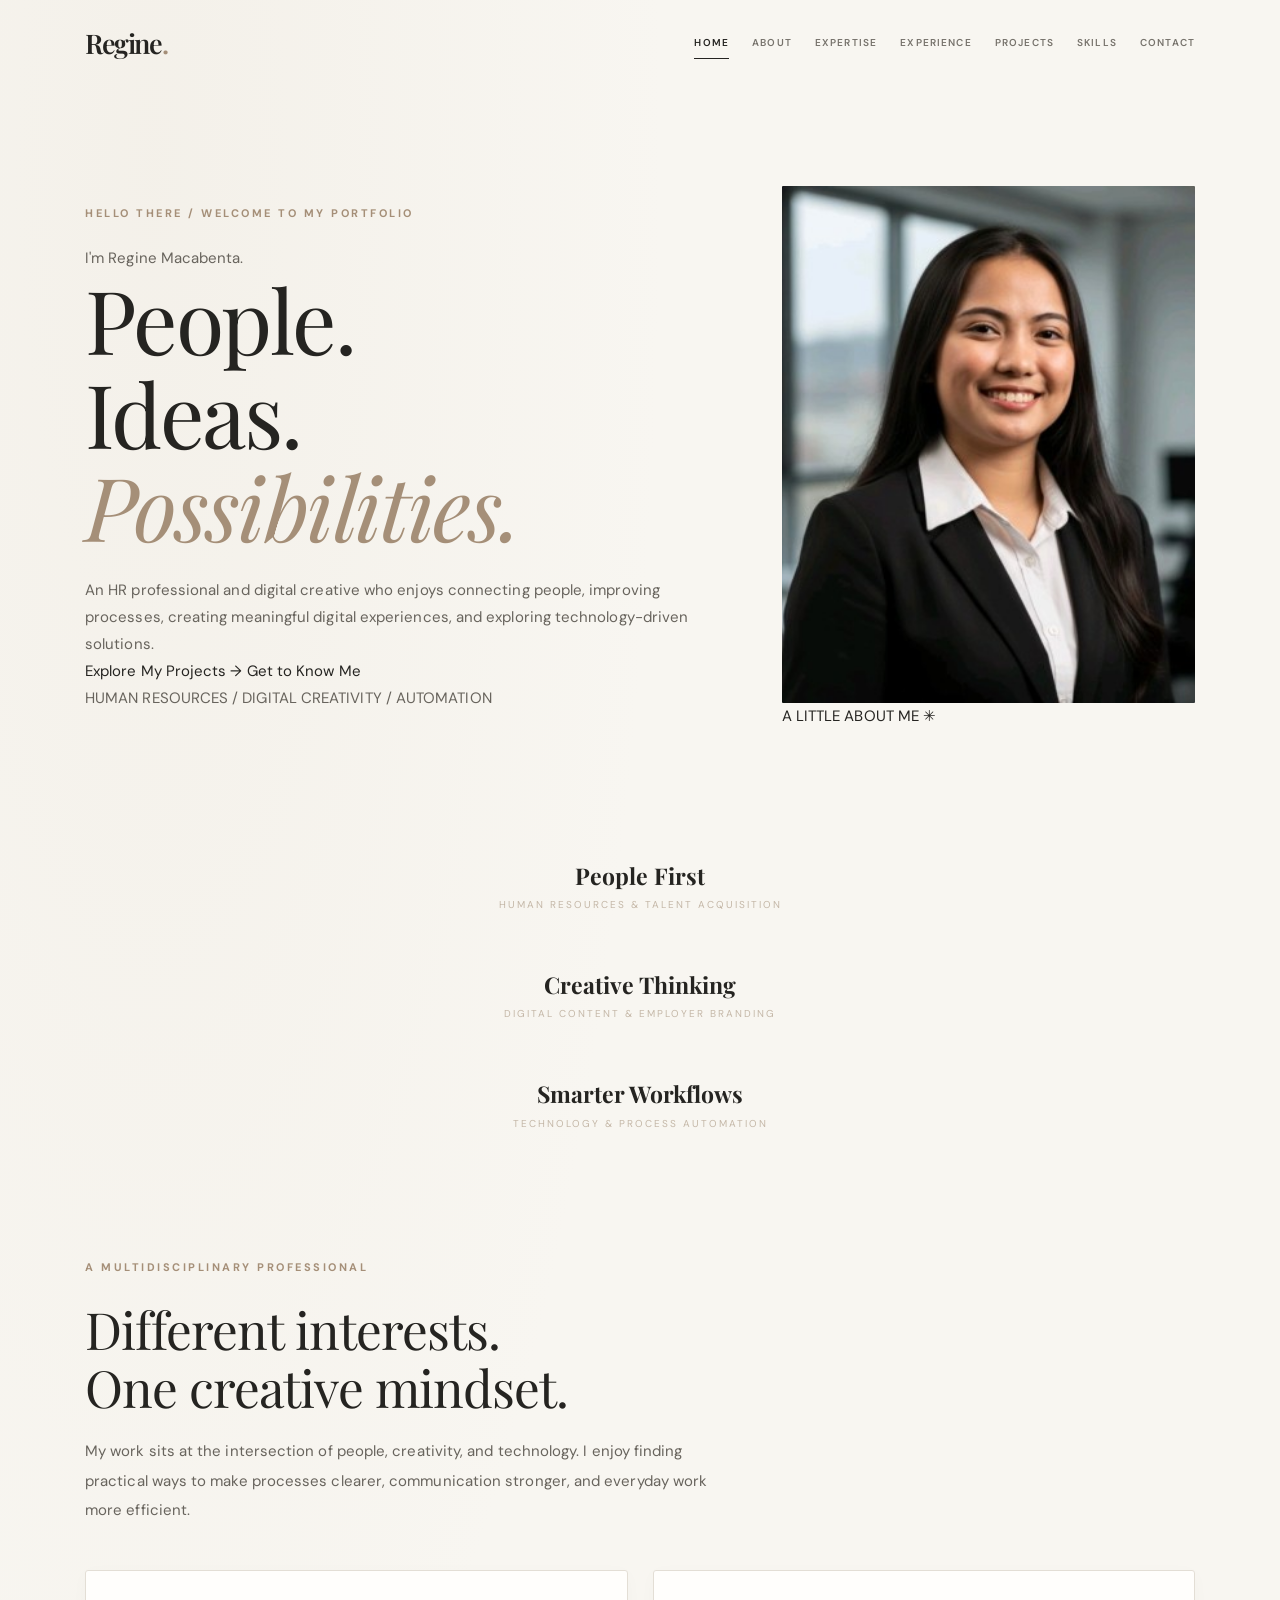
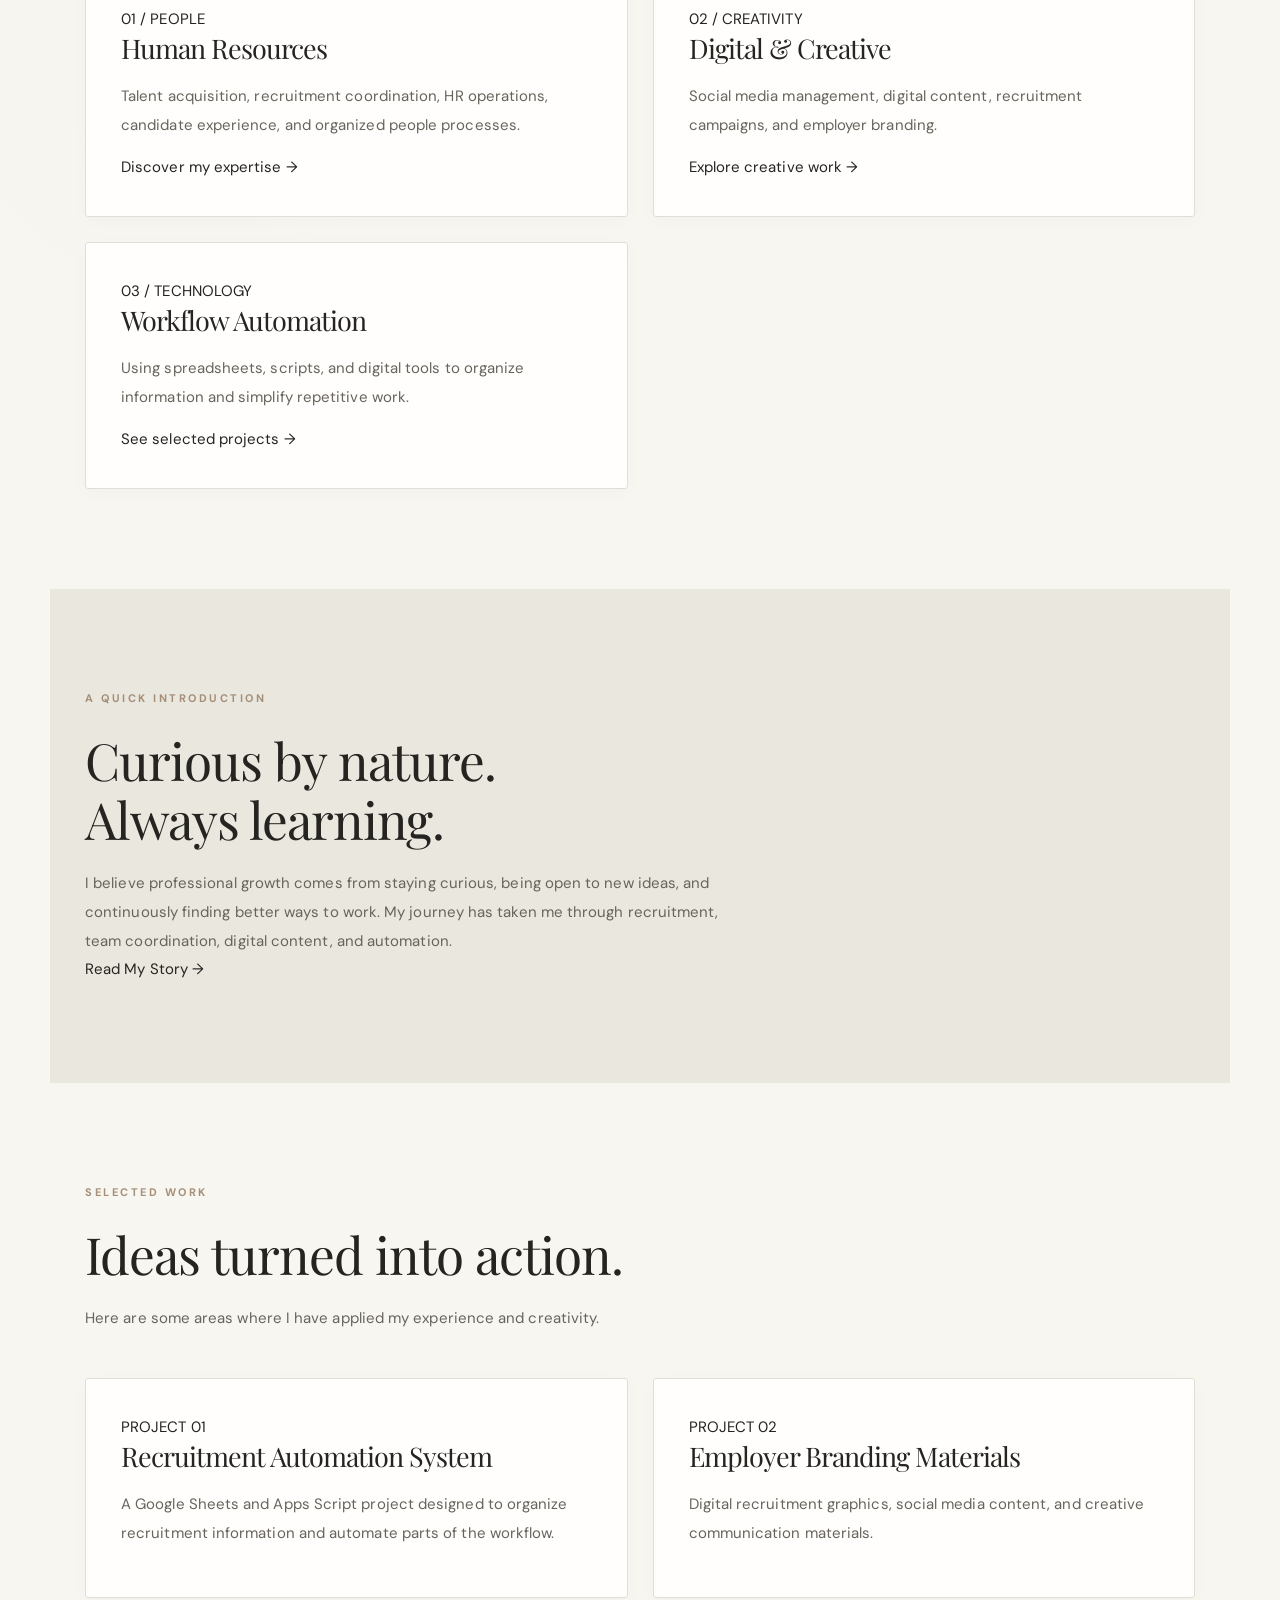
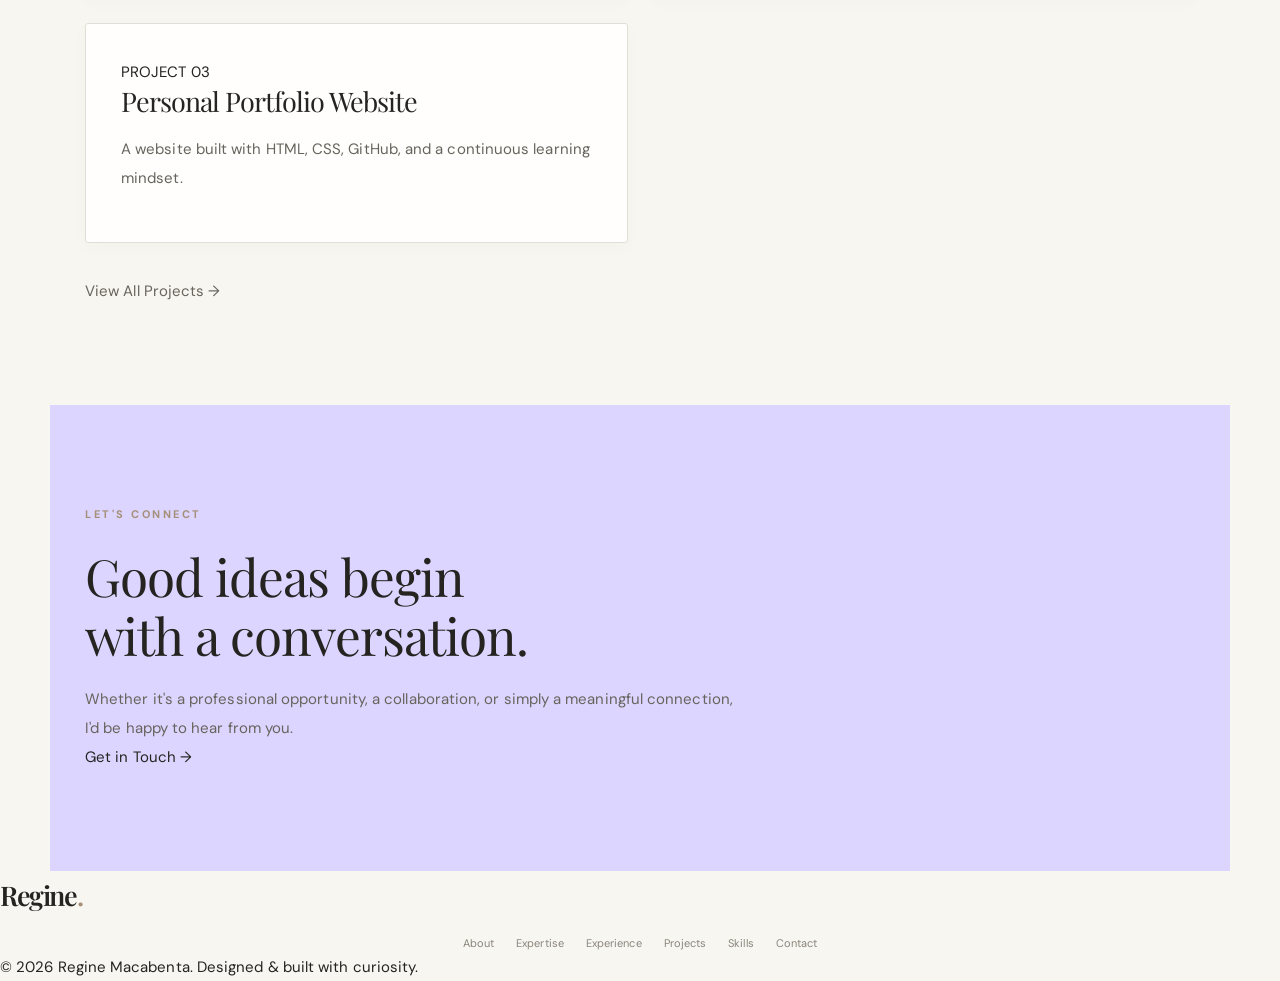
==== commit 6470e6d3: "Update logo text from 'RM.' to 'Regine.'" ====
--- a/index.html
+++ b/index.html
@@ -11,7 +11,7 @@
 <body>
 
 <nav class="navbar">
-    <a href="index.html" class="logo">RM.</a>
+    <a href="index.html" class="logo">Regine<span>.</span></a>
     <div class="nav-links">
         <a href="index.html" class="active">Home</a>
         <a href="about.html">About</a>
@@ -199,7 +199,7 @@
 
 <footer>
     <div class="footer-top">
-        <a href="index.html" class="logo">RM.</a>
+        <a href="index.html" class="logo">Regine<span>.</span></a>
         <div class="footer-links">
             <a href="about.html">About</a>
             <a href="expertise.html">Expertise</a>
--- a/style.css
+++ b/style.css
@@ -1,21 +1,38 @@
 
-/* =====================================
-   REGINE MACABENTA — CREATIVE PORTFOLIO
-===================================== */
-
-@import url('https://fonts.googleapis.com/css2?family=DM+Sans:wght@400;500;600;700&family=Space+Grotesk:wght@400;500;600;700&display=swap');
+/* ==========================================
+   REGINE MACABENTA
+   MODERN EDITORIAL PORTFOLIO
+   Monochrome Design System
+========================================== */
+
+/* GOOGLE FONTS */
+@import url('https://fonts.googleapis.com/css2?family=DM+Sans:wght@400;500;600;700&family=Playfair+Display:ital,wght@0,400;0,500;0,600;0,700;1,400;1,500&display=swap');
+
+
+/* ==========================================
+   01. DESIGN VARIABLES
+========================================== */
 
 :root {
-    --ink: #171717;
-    --paper: #f7f6f2;
-    --white: #ffffff;
-    --orange: #ff623e;
-    --lavender: #dcd5ff;
-    --muted: #77736f;
-    --line: #dedbd5;
-    --font-main: 'DM Sans', sans-serif;
-    --font-display: 'Space Grotesk', sans-serif;
-}
+    --background: #F7F5F0;
+    --surface: #FFFFFF;
+    --dark: #242321;
+    --muted: #88847D;
+    --line: #DDDAD3;
+    --soft: #EAE7E0;
+
+    --heading-font: 'Playfair Display', Georgia, serif;
+    --body-font: 'DM Sans', Arial, sans-serif;
+
+    --container: 1180px;
+
+    --transition: 0.35s ease;
+}
+
+
+/* ==========================================
+   02. GLOBAL RESET
+========================================== */
 
 * {
     margin: 0;
@@ -29,10 +46,17 @@
 }
 
 body {
-    background: var(--paper);
-    color: var(--ink);
-    font-family: var(--font-main);
-    line-height: 1.7;
+    background: var(--background);
+    color: var(--dark);
+    font-family: var(--body-font);
+    font-size: 15px;
+    line-height: 1.8;
+    overflow-x: hidden;
+}
+
+img {
+    display: block;
+    max-width: 100%;
 }
 
 a {
@@ -40,34 +64,105 @@
     text-decoration: none;
 }
 
-img {
-    max-width: 100%;
-    display: block;
-}
-
-/* NAVIGATION */
+button {
+    font: inherit;
+}
+
+::selection {
+    background: var(--dark);
+    color: var(--background);
+}
+
+
+/* ==========================================
+   03. TYPOGRAPHY
+========================================== */
+
+h1,
+h2,
+h3,
+h4 {
+    font-family: var(--heading-font);
+    font-weight: 400;
+    line-height: 1.15;
+    letter-spacing: -1px;
+}
+
+h1 {
+    font-size: clamp(48px, 7vw, 88px);
+}
+
+h2 {
+    font-size: clamp(34px, 4vw, 54px);
+}
+
+h3 {
+    font-size: 27px;
+}
+
+p {
+    color: #625F59;
+}
+
+.eyebrow {
+    font-family: var(--body-font);
+    font-size: 11px;
+    font-weight: 700;
+    letter-spacing: 3px;
+    text-transform: uppercase;
+    color: var(--muted);
+    margin-bottom: 22px;
+}
+
+.lead {
+    font-size: 17px;
+    line-height: 1.9;
+    max-width: 680px;
+    color: #68645E;
+}
+
+.section-intro {
+    max-width: 650px;
+    margin-top: 20px;
+    font-size: 15px;
+}
+
+
+/* ==========================================
+   04. NAVIGATION
+========================================== */
+
+.site-header {
+    position: sticky;
+    top: 0;
+    z-index: 1000;
+    background: rgba(247, 245, 240, 0.94);
+    backdrop-filter: blur(15px);
+    border-bottom: 1px solid rgba(36, 35, 33, 0.10);
+}
 
 .navbar {
-    width: 100%;
+    max-width: var(--container);
     min-height: 82px;
-    padding: 18px 7%;
+    margin: auto;
+    padding: 15px 35px;
+
     display: flex;
     align-items: center;
     justify-content: space-between;
     gap: 25px;
-    background: rgba(247, 246, 242, 0.96);
-    border-bottom: 1px solid var(--line);
-    position: sticky;
-    top: 0;
-    z-index: 1000;
-    backdrop-filter: blur(12px);
 }
 
 .logo {
-    font-family: var(--font-display);
-    font-size: 30px;
-    font-weight: 700;
-    letter-spacing: -2px;
+    font-family: var(--heading-font);
+    font-size: 27px;
+    font-weight: 600;
+    letter-spacing: -1px;
+    white-space: nowrap;
+}
+
+.logo span {
+    color: var(--muted);
 }
 
 .nav-links {
@@ -75,137 +170,129 @@
     align-items: center;
     justify-content: flex-end;
     flex-wrap: wrap;
-    gap: 22px;
+    gap: 25px;
 }
 
 .nav-links a {
-    font-size: 12px;
-    font-weight: 700;
-    transition: color .25s ease;
+    position: relative;
+    font-size: 11px;
+    font-weight: 600;
+    letter-spacing: 1px;
+    text-transform: uppercase;
+    color: #77736C;
+    transition: color var(--transition);
+}
+
+.nav-links a::after {
+    content: "";
+    position: absolute;
+    left: 0;
+    bottom: -7px;
+    width: 0;
+    height: 1px;
+    background: var(--dark);
+    transition: width var(--transition);
 }
 
 .nav-links a:hover,
 .nav-links a.active {
-    color: var(--orange);
-}
-
-/* GENERAL ELEMENTS */
-
-.eyebrow {
-    color: var(--orange);
-    font-size: 11px;
-    font-weight: 700;
-    letter-spacing: 2px;
-    text-transform: uppercase;
-    margin-bottom: 20px;
-}
-
-.section {
-    padding: 100px 10%;
-}
-
-.section h2,
-.page-title {
-    font-family: var(--font-display);
-    font-size: clamp(38px, 6vw, 68px);
-    line-height: 1.08;
-    letter-spacing: -3px;
-    margin-bottom: 25px;
-}
-
-.section-intro {
-    color: var(--muted);
-    max-width: 680px;
-    margin-bottom: 45px;
-}
-
-.accent {
-    color: var(--orange);
-}
-
-.primary-button,
-.secondary-button {
+    color: var(--dark);
+}
+
+.nav-links a:hover::after,
+.nav-links a.active::after {
+    width: 100%;
+}
+
+
+/* ==========================================
+   05. BUTTONS
+========================================== */
+
+.btn {
     display: inline-flex;
     justify-content: center;
     align-items: center;
-    padding: 14px 23px;
-    font-size: 13px;
+    gap: 12px;
+
+    padding: 14px 25px;
+    border: 1px solid var(--dark);
+
+    font-size: 11px;
     font-weight: 700;
-    transition: .25s ease;
-}
-
-.primary-button {
-    background: var(--ink);
-    color: var(--white);
-}
-
-.primary-button:hover {
-    background: var(--orange);
+    letter-spacing: 1.5px;
+    text-transform: uppercase;
+
+    transition: all var(--transition);
+}
+
+.btn-primary {
+    background: var(--dark);
+    color: white;
+}
+
+.btn-primary:hover {
+    background: transparent;
+    color: var(--dark);
     transform: translateY(-3px);
 }
 
-.secondary-button {
-    border: 1px solid var(--ink);
-}
-
-.secondary-button:hover {
-    background: var(--lavender);
+.btn-outline {
+    background: transparent;
+    color: var(--dark);
+}
+
+.btn-outline:hover {
+    background: var(--dark);
+    color: white;
     transform: translateY(-3px);
 }
 
-/* HOMEPAGE HERO */
+
+/* ==========================================
+   06. HOMEPAGE HERO
+========================================== */
 
 .hero {
-    min-height: 690px;
-    padding: 90px 10%;
+    max-width: var(--container);
+    min-height: 680px;
+    margin: auto;
+    padding: 100px 35px;
+
     display: grid;
-    grid-template-columns: 1.2fr .8fr;
+    grid-template-columns: 1.2fr 0.8fr;
     align-items: center;
-    gap: 60px;
-    background: var(--paper);
-}
-
-.hero-greeting {
-    font-size: 17px;
-    margin-bottom: 15px;
+    gap: 70px;
+}
+
+.hero-content {
+    animation: fadeUp 0.9s ease both;
 }
 
 .hero h1 {
-    font-family: var(--font-display);
-    font-size: clamp(52px, 7vw, 88px);
-    letter-spacing: -5px;
-    line-height: .98;
+    max-width: 720px;
     margin-bottom: 25px;
 }
 
-.hero h1 span {
-    color: var(--orange);
-}
-
-.hero-description {
-    max-width: 560px;
-    color: var(--muted);
-    font-size: 16px;
-    margin-bottom: 30px;
-}
-
-.hero-buttons {
+.hero h1 span,
+.page-hero h1 span {
+    font-style: italic;
+    color: #77736C;
+}
+
+.hero .lead {
+    margin-bottom: 35px;
+}
+
+.hero-actions {
     display: flex;
     flex-wrap: wrap;
-    gap: 13px;
-}
-
-.hero-note {
-    margin-top: 55px;
-    font-size: 10px;
-    font-weight: 700;
-    letter-spacing: 2px;
-    color: var(--muted);
-}
-
-.hero-photo-wrap {
+    gap: 15px;
+}
+
+.hero-image {
     position: relative;
-    max-width: 390px;
+    max-width: 420px;
     width: 100%;
     justify-self: end;
 }
@@ -214,206 +301,2254 @@
     width: 100%;
     aspect-ratio: 4 / 5;
     object-fit: cover;
-    background: var(--lavender);
-    border-radius: 48% 48% 8px 8px;
-    border: 1px solid var(--ink);
-}
-
-.photo-label {
+    filter: none;
+    border-radius: 3px;
+    transition: transform 0.6s ease, box-shadow 0.6s ease;
+}
+
+.hero-photo:hover {
+    transform: scale(1.01);
+    box-shadow: 0 18px 40px rgba(36, 35, 33, 0.12);
+}
+
+.profile-frame {
+    position: relative;
+    padding: 12px;
+    border: 1px solid var(--line);
+}
+
+.profile-frame::before {
+    content: "";
     position: absolute;
-    bottom: 25px;
-    left: -30px;
-    background: var(--orange);
-    padding: 15px 20px;
-    font-family: var(--font-display);
-    font-weight: 700;
-    transform: rotate(-5deg);
-}
-
-/* HIGHLIGHTS */
-
-.highlights {
-    background: var(--ink);
-    color: var(--white);
-    padding: 35px 10%;
+    top: -15px;
+    right: -15px;
+    width: 100px;
+    height: 100px;
+    border-top: 1px solid var(--dark);
+    border-right: 1px solid var(--dark);
+}
+
+
+/* ==========================================
+   07. PAGE HERO
+========================================== */
+
+.page-hero {
+    max-width: var(--container);
+    margin: auto;
+    padding: 115px 35px 100px;
+    animation: fadeUp 0.8s ease both;
+}
+
+.page-hero h1 {
+    max-width: 900px;
+    margin-bottom: 25px;
+}
+
+.page-hero .lead {
+    margin-bottom: 30px;
+}
+
+.page-hero .eyebrow {
+    margin-bottom: 28px;
+}
+
+
+/* ==========================================
+   08. SECTIONS
+========================================== */
+
+.section {
+    max-width: var(--container);
+    margin: auto;
+    padding: 90px 35px;
+}
+
+.section > h2 {
+    max-width: 780px;
+}
+
+.section-divider {
+    width: 100%;
+    height: 1px;
+    background: var(--line);
+    margin: 30px 0;
+}
+
+
+/* ==========================================
+   09. CARDS
+========================================== */
+
+.card-grid {
+    display: grid;
+    grid-template-columns: repeat(2, minmax(0, 1fr));
+    gap: 25px;
+    margin-top: 45px;
+}
+
+.content-card {
+    background: var(--surface);
+    border: 1px solid var(--line);
+    padding: 35px;
+    transition: transform var(--transition),
+                border-color var(--transition);
+}
+
+.content-card:hover {
+    transform: translateY(-6px);
+    border-color: var(--dark);
+}
+
+.content-card h2,
+.content-card h3 {
+    margin-bottom: 18px;
+}
+
+.content-card p {
+    line-height: 1.9;
+    margin-bottom: 15px;
+}
+
+.content-card ul {
+    padding-left: 20px;
+    color: #625F59;
+    line-height: 2.1;
+}
+
+
+/* ==========================================
+   10. HIGHLIGHTS BAND
+========================================== */
+
+.highlights-band {
+    background: var(--dark);
+    color: white;
+    padding: 35px;
+}
+
+.highlights-inner {
+    max-width: var(--container);
+    margin: auto;
+
     display: grid;
     grid-template-columns: repeat(3, 1fr);
     gap: 25px;
+    text-align: center;
 }
 
 .highlight-item {
-    border-left: 2px solid var(--orange);
-    padding-left: 18px;
-}
-
-.highlight-item strong {
+    font-family: var(--heading-font);
+    font-size: 23px;
+}
+
+.highlight-item span {
     display: block;
-    font-family: var(--font-display);
+    font-family: var(--body-font);
+    font-size: 10px;
+    letter-spacing: 2px;
+    text-transform: uppercase;
+    color: #BEBBB5;
+}
+
+
+/* ==========================================
+   11. EXPERTISE PAGE
+========================================== */
+
+.expertise-grid {
+    display: grid;
+    grid-template-columns: repeat(2, minmax(0, 1fr));
+    gap: 22px;
+    margin-top: 50px;
+}
+
+.expertise-card {
+    position: relative;
+    padding: 38px;
+    background: var(--surface);
+    border: 1px solid var(--line);
+    overflow: hidden;
+
+    transition: transform var(--transition),
+                box-shadow var(--transition),
+                border-color var(--transition);
+}
+
+.expertise-card:hover {
+    transform: translateY(-7px);
+    border-color: var(--dark);
+    box-shadow: 0 18px 45px rgba(36, 35, 33, 0.07);
+}
+
+.expertise-number {
+    font-size: 12px;
+    letter-spacing: 2px;
+    color: var(--muted);
+}
+
+.expertise-icon {
+    font-size: 30px;
+    margin: 28px 0 15px;
+    filter: none;
+    transition: transform var(--transition);
+}
+
+.expertise-card:hover .expertise-icon {
+    transform: translateY(-5px);
+}
+
+.expertise-card h3 {
+    margin-bottom: 20px;
+}
+
+.expertise-card p {
+    line-height: 1.9;
+}
+
+.expertise-card ul {
+    margin: 20px 0;
+    padding-left: 20px;
+    color: #625F59;
+    line-height: 2.1;
+}
+
+.expertise-tags {
+    display: flex;
+    flex-wrap: wrap;
+    gap: 8px;
+    margin-top: 25px;
+}
+
+.expertise-tags span {
+    background: var(--background);
+    border: 1px solid var(--line);
+    padding: 6px 12px;
+    font-size: 10px;
+    font-weight: 600;
+    letter-spacing: 0.5px;
+    color: #625F59;
+}
+
+
+/* ==========================================
+   12. MOVING MARQUEE
+========================================== */
+
+.expertise-marquee {
+    overflow: hidden;
+    white-space: nowrap;
+    background: var(--dark);
+    color: white;
+    padding: 22px 0;
+    margin: 30px 0;
+}
+
+.marquee-track {
+    display: flex;
+    width: max-content;
+    gap: 45px;
+    animation: marqueeMove 35s linear infinite;
+}
+
+.marquee-track span {
+    font-family: var(--heading-font);
+    font-size: 23px;
+    font-style: italic;
+    letter-spacing: 1px;
+}
+
+.expertise-marquee:hover .marquee-track {
+    animation-play-state: paused;
+}
+
+@keyframes marqueeMove {
+    from {
+        transform: translateX(0);
+    }
+    to {
+        transform: translateX(-50%);
+    }
+}
+
+
+/* ==========================================
+   13. PHILOSOPHY SECTION
+========================================== */
+
+.philosophy-section {
+    max-width: 1100px;
+    margin: 70px auto;
+    padding: 90px 70px;
+    background: var(--soft);
+}
+
+.philosophy-content {
+    max-width: 850px;
+    margin: auto;
+}
+
+.philosophy-content h2 {
+    font-size: clamp(38px, 5vw, 62px);
+    margin: 25px 0;
+}
+
+.philosophy-content h2 span {
+    font-style: italic;
+    color: #77736C;
+}
+
+.philosophy-content p {
+    margin-bottom: 20px;
+    line-height: 2;
+}
+
+
+/* ==========================================
+   14. CALL TO ACTION
+========================================== */
+
+.expertise-cta {
+    background: var(--dark);
+    color: white;
+    padding: 75px 35px;
+    text-align: center;
+}
+
+.expertise-cta h2 {
+    max-width: 700px;
+    margin: 20px auto;
+    color: white;
+}
+
+.expertise-cta p:not(.eyebrow) {
+    max-width: 600px;
+    margin: 0 auto 30px;
+    color: #C8C5BF;
+}
+
+.expertise-cta .eyebrow {
+    color: #BEBBB5;
+}
+
+.expertise-cta .btn-primary {
+    background: white;
+    color: var(--dark);
+    border-color: white;
+}
+
+.expertise-cta .btn-primary:hover {
+    background: transparent;
+    color: white;
+}
+
+
+/* ==========================================
+   15. EXPERIENCE TIMELINE
+========================================== */
+
+.timeline {
+    position: relative;
+    max-width: 850px;
+    margin: 50px auto;
+    padding-left: 35px;
+    border-left: 1px solid var(--line);
+}
+
+.timeline-item {
+    position: relative;
+    padding: 0 0 55px 30px;
+}
+
+.timeline-item::before {
+    content: "";
+    position: absolute;
+    left: -41px;
+    top: 9px;
+    width: 11px;
+    height: 11px;
+    border: 2px solid var(--dark);
+    border-radius: 50%;
+    background: var(--background);
+}
+
+.timeline-date {
+    font-size: 11px;
+    font-weight: 700;
+    letter-spacing: 2px;
+    color: var(--muted);
+    text-transform: uppercase;
+}
+
+.timeline-item h3 {
+    margin: 12px 0;
+}
+
+
+/* ==========================================
+   16. PROJECTS
+========================================== */
+
+.project-grid {
+    display: grid;
+    grid-template-columns: repeat(2, minmax(0, 1fr));
+    gap: 30px;
+    margin-top: 45px;
+}
+
+.project-card {
+    background: var(--surface);
+    border: 1px solid var(--line);
+    overflow: hidden;
+    transition: transform var(--transition);
+}
+
+.project-card:hover {
+    transform: translateY(-7px);
+}
+
+.project-image {
+    width: 100%;
+    aspect-ratio: 16 / 10;
+    object-fit: cover;
+    filter: none;
+    transition: transform 0.6s ease;
+}
+
+.project-card:hover .project-image {
+    transform: scale(1.01);
+    box-shadow: 0 18px 40px rgba(36, 35, 33, 0.12);
+}
+
+.project-info {
+    padding: 28px;
+}
+
+.project-info h3 {
+    margin-bottom: 12px;
+}
+
+
+/* ==========================================
+   17. SKILLS
+========================================== */
+
+.skills-list {
+    display: flex;
+    flex-wrap: wrap;
+    gap: 12px;
+    margin-top: 35px;
+}
+
+.skill-item {
+    padding: 12px 20px;
+    border: 1px solid var(--line);
+    background: var(--surface);
+    font-size: 12px;
+    font-weight: 600;
+    transition: all var(--transition);
+}
+
+.skill-item:hover {
+    background: var(--dark);
+    color: white;
+    border-color: var(--dark);
+    transform: translateY(-3px);
+}
+
+
+/* ==========================================
+   18. CONTACT
+========================================== */
+
+.contact-layout {
+    display: grid;
+    grid-template-columns: 1fr 1fr;
+    gap: 70px;
+    align-items: center;
+}
+
+.contact-details {
+    display: flex;
+    flex-direction: column;
+    gap: 20px;
+    margin-top: 30px;
+}
+
+.contact-link {
+    width: fit-content;
+    border-bottom: 1px solid var(--line);
+    padding-bottom: 8px;
+    transition: border-color var(--transition);
+}
+
+.contact-link:hover {
+    border-color: var(--dark);
+}
+
+
+/* ==========================================
+   19. FOOTER
+========================================== */
+
+.site-footer {
+    border-top: 1px solid var(--line);
+    padding: 35px;
+    text-align: center;
+    margin-top: 70px;
+}
+
+.site-footer p {
+    font-size: 11px;
+    letter-spacing: 1px;
+    color: var(--muted);
+}
+
+.footer-links {
+    display: flex;
+    justify-content: center;
+    flex-wrap: wrap;
+    gap: 22px;
+    margin-top: 15px;
+}
+
+.footer-links a {
+    font-size: 11px;
+    color: var(--muted);
+    transition: color var(--transition);
+}
+
+.footer-links a:hover {
+    color: var(--dark);
+}
+
+
+/* ==========================================
+   20. ANIMATIONS
+========================================== */
+
+@keyframes fadeUp {
+    from {
+        opacity: 0;
+        transform: translateY(25px);
+    }
+    to {
+        opacity: 1;
+        transform: translateY(0);
+    }
+}
+
+@keyframes fadeIn {
+    from {
+        opacity: 0;
+    }
+    to {
+        opacity: 1;
+    }
+}
+
+.hero-content,
+.page-hero,
+.content-card,
+.expertise-card,
+.project-card {
+    animation: fadeUp 0.8s ease both;
+}
+
+
+/* ==========================================
+   21. RESPONSIVE DESIGN
+========================================== */
+
+@media (max-width: 900px) {
+
+    .navbar {
+        flex-direction: column;
+        padding: 18px 20px;
+        gap: 15px;
+    }
+
+    .nav-links {
+        justify-content: center;
+        gap: 15px 20px;
+    }
+
+    .hero {
+        grid-template-columns: 1fr;
+        padding-top: 75px;
+        gap: 45px;
+    }
+
+    .hero-image {
+        justify-self: start;
+        max-width: 380px;
+    }
+
+    .contact-layout {
+        grid-template-columns: 1fr;
+    }
+}
+
+@media (max-width: 650px) {
+
+    h1 {
+        font-size: 48px;
+    }
+
+    h2 {
+        font-size: 36px;
+    }
+
+    .navbar {
+        align-items: flex-start;
+    }
+
+    .nav-links {
+        justify-content: flex-start;
+    }
+
+    .nav-links a {
+        font-size: 10px;
+    }
+
+    .hero,
+    .page-hero,
+    .section {
+        padding-left: 22px;
+        padding-right: 22px;
+    }
+
+    .hero {
+        min-height: auto;
+        padding-top: 65px;
+        padding-bottom: 65px;
+    }
+
+    .hero-photo {
+        max-width: 100%;
+    }
+
+    .card-grid,
+    .expertise-grid,
+    .project-grid {
+        grid-template-columns: 1fr;
+    }
+
+    .content-card,
+    .expertise-card {
+        padding: 27px;
+    }
+
+    .philosophy-section {
+        margin: 40px 18px;
+        padding: 55px 25px;
+    }
+
+    .highlights-inner {
+        grid-template-columns: 1fr;
+        gap: 20px;
+    }
+
+    .page-hero {
+        padding-top: 75px;
+        padding-bottom: 65px;
+    }
+
+    .expertise-cta {
+        padding: 55px 22px;
+    }
+
+    .site-footer {
+        padding: 30px 20px;
+    }
+}
+
+
+/* ==========================================
+   22. ACCESSIBILITY
+========================================== */
+
+@media (prefers-reduced-motion: reduce) {
+    *,
+    *::before,
+    *::after {
+        scroll-behavior: auto !important;
+        animation-duration: 0.01ms !important;
+        animation-iteration-count: 1 !important;
+        transition-duration: 0.01ms !important;
+    }
+}
+
+/* ==========================================
+   EXPERIENCE PAGE — EDITORIAL DESIGN
+========================================== */
+
+.experience-hero {
+    padding-bottom: 80px;
+}
+
+/* Career overview strip */
+
+.experience-overview {
+    display: grid;
+    grid-template-columns: repeat(4, 1fr);
+    max-width: 1110px;
+    margin: 0 auto;
+    border-top: 1px solid var(--line);
+    border-bottom: 1px solid var(--line);
+}
+
+.experience-overview-item {
+    padding: 28px 20px;
+    border-right: 1px solid var(--line);
+    transition: background 0.3s ease;
+}
+
+.experience-overview-item:last-child {
+    border-right: none;
+}
+
+.experience-overview-item:hover {
+    background: var(--soft);
+}
+
+.overview-number {
+    display: block;
+    font-family: var(--heading-font);
+    font-size: 30px;
+    color: var(--muted);
+    margin-bottom: 10px;
+}
+
+.experience-overview-item p {
+    font-size: 11px;
+    font-weight: 700;
+    letter-spacing: 1.5px;
+    text-transform: uppercase;
+    color: var(--dark);
+}
+
+/* Timeline improvements */
+
+.timeline {
+    margin-top: 65px;
+    max-width: 900px;
+}
+
+.timeline-item {
+    padding-bottom: 75px;
+    animation: fadeUp 0.8s ease both;
+}
+
+.timeline-item:nth-child(2) {
+    animation-delay: 0.1s;
+}
+
+.timeline-item:nth-child(3) {
+    animation-delay: 0.2s;
+}
+
+.timeline-item:nth-child(4) {
+    animation-delay: 0.3s;
+}
+
+.timeline-date {
+    display: inline-block;
+    margin-bottom: 15px;
+}
+
+.timeline-item h3 {
+    font-size: clamp(30px, 4vw, 43px);
+    letter-spacing: -1px;
+    margin-bottom: 8px;
+}
+
+.experience-subtitle {
+    font-family: var(--heading-font);
+    font-style: italic;
     font-size: 19px;
-}
-
-.highlight-item span {
-    color: #bcbcbc;
+    color: var(--muted);
+    margin-bottom: 20px;
+}
+
+.timeline-item > p:not(.experience-subtitle) {
+    max-width: 700px;
+    line-height: 2;
+}
+
+.experience-list {
+    padding-left: 20px;
+    margin: 20px 0;
+    color: #625F59;
+    line-height: 2.2;
+}
+
+.experience-list li {
+    padding-left: 5px;
+}
+
+.experience-labels {
+    display: flex;
+    flex-wrap: wrap;
+    gap: 9px;
+    margin-top: 25px;
+}
+
+.experience-labels span {
+    border: 1px solid var(--line);
+    padding: 7px 13px;
+    font-size: 10px;
+    letter-spacing: 1px;
+    text-transform: uppercase;
+    color: #625F59;
+    transition: all 0.3s ease;
+}
+
+.experience-labels span:hover {
+    background: var(--dark);
+    color: white;
+    border-color: var(--dark);
+}
+
+/* Reflection block */
+
+.experience-reflection {
+    background: var(--soft);
+    padding: 100px 30px;
+    margin: 60px 0;
+}
+
+.reflection-inner {
+    max-width: 850px;
+    margin: auto;
+}
+
+.reflection-inner h2 {
+    font-size: clamp(38px, 5vw, 65px);
+    line-height: 1.2;
+    margin: 25px 0;
+}
+
+.reflection-inner h2 em {
+    font-weight: 400;
+    color: var(--muted);
+}
+
+.reflection-inner p:not(.eyebrow) {
+    max-width: 650px;
+    line-height: 2;
+}
+
+/* Final section */
+
+.experience-cta-section {
+    padding-top: 100px;
+    padding-bottom: 100px;
+}
+
+.experience-cta-section h2 {
+    margin-bottom: 25px;
+}
+
+.experience-cta-section .section-intro {
+    margin-bottom: 30px;
+}
+
+/* Mobile */
+
+@media (max-width: 700px) {
+
+    .experience-overview {
+        grid-template-columns: repeat(2, 1fr);
+        margin: 0 20px;
+    }
+
+    .experience-overview-item:nth-child(2) {
+        border-right: none;
+    }
+
+    .experience-overview-item:nth-child(-n+2) {
+        border-bottom: 1px solid var(--line);
+    }
+
+    .timeline {
+        padding-left: 22px;
+    }
+
+    .timeline-item {
+        padding-left: 22px;
+        padding-bottom: 55px;
+    }
+
+    .timeline-item::before {
+        left: -28px;
+    }
+
+    .experience-reflection {
+        padding: 65px 25px;
+    }
+
+    .experience-labels span {
+        font-size: 9px;
+    }
+}
+
+/* ==========================================
+   PROJECTS — EDITORIAL CASE STUDIES
+========================================== */
+
+.project-intro-strip {
+    max-width: 1110px;
+    margin: 0 auto;
+    display: grid;
+    grid-template-columns: repeat(4, 1fr);
+    border-top: 1px solid var(--line);
+    border-bottom: 1px solid var(--line);
+}
+
+.project-intro-strip > div {
+    padding: 25px 18px;
+    border-right: 1px solid var(--line);
+    transition: background 0.3s ease;
+}
+
+.project-intro-strip > div:last-child {
+    border-right: none;
+}
+
+.project-intro-strip > div:hover {
+    background: var(--soft);
+}
+
+.project-intro-strip span {
+    font-family: var(--heading-font);
+    font-size: 28px;
+    color: var(--muted);
+}
+
+.project-intro-strip p {
+    font-size: 10px;
+    font-weight: 700;
+    letter-spacing: 1px;
+    text-transform: uppercase;
+    margin-top: 8px;
+}
+
+/* Main project list */
+
+.editorial-project-list {
+    margin-top: 65px;
+}
+
+.editorial-project {
+    display: grid;
+    grid-template-columns: 1.05fr 0.95fr;
+    gap: 65px;
+    align-items: center;
+    padding: 55px 0;
+    border-bottom: 1px solid var(--line);
+}
+
+.editorial-project:first-child {
+    border-top: 1px solid var(--line);
+}
+
+.editorial-project.reverse-project .project-visual {
+    order: 2;
+}
+
+.editorial-project.reverse-project .editorial-project-content {
+    order: 1;
+}
+
+.editorial-project-content {
+    padding: 20px 0;
+}
+
+.editorial-project-content h3 {
+    font-size: clamp(32px, 3.5vw, 46px);
+    line-height: 1.15;
+    margin-bottom: 20px;
+}
+
+.editorial-project-content > p:not(.eyebrow) {
+    line-height: 2;
+}
+
+.project-details {
+    display: grid;
+    grid-template-columns: 1fr 1fr;
+    gap: 20px;
+    margin: 30px 0;
+    padding: 20px 0;
+    border-top: 1px solid var(--line);
+    border-bottom: 1px solid var(--line);
+}
+
+.project-details span {
+    font-size: 9px;
+    font-weight: 700;
+    letter-spacing: 2px;
+    color: var(--muted);
+}
+
+.project-details p {
+    margin-top: 7px;
     font-size: 12px;
-}
-
-/* CARDS AND GRIDS */
-
-.card-grid {
+    color: var(--dark);
+}
+
+.project-outcome {
+    font-size: 13px;
+}
+
+.project-status {
+    display: inline-block;
+    margin-top: 25px;
+    font-size: 9px;
+    letter-spacing: 2px;
+    font-weight: 700;
+    color: var(--muted);
+}
+
+/* Visual showcase */
+
+.project-visual {
+    position: relative;
+    min-height: 390px;
+    background: #EAE7E0;
+    overflow: hidden;
+    display: flex;
+    justify-content: center;
+    align-items: center;
+    transition: background 0.4s ease;
+}
+
+.project-visual:hover {
+    background: #DCD9D2;
+}
+
+.visual-index,
+.visual-caption {
+    position: absolute;
+    font-size: 9px;
+    font-weight: 700;
+    letter-spacing: 2px;
+    color: #625F59;
+}
+
+.visual-index {
+    top: 25px;
+    left: 25px;
+}
+
+.visual-caption {
+    bottom: 25px;
+    right: 25px;
+}
+
+/* Automation illustration */
+
+.automation-art {
+    display: flex;
+    align-items: center;
+    justify-content: center;
+    gap: 9px;
+    width: 100%;
+    padding: 25px;
+}
+
+.art-node {
+    padding: 15px 12px;
+    background: var(--dark);
+    color: white;
+    font-size: 10px;
+    font-weight: 700;
+    letter-spacing: 1px;
+    transition: transform 0.3s ease;
+}
+
+.project-visual:hover .art-node {
+    transform: translateY(-8px);
+}
+
+.art-line {
+    width: 20px;
+    height: 1px;
+    background: var(--dark);
+}
+
+/* Reporting illustration */
+
+.report-art {
+    background: white;
+    width: 75%;
+    padding: 28px;
+    box-shadow: 0 15px 40px rgba(0,0,0,0.07);
+    transform: rotate(-3deg);
+    transition: transform 0.4s ease;
+}
+
+.project-visual:hover .report-art {
+    transform: rotate(0deg) scale(1.03);
+}
+
+.report-heading {
+    font-size: 10px;
+    letter-spacing: 2px;
+    font-weight: 700;
+    margin-bottom: 25px;
+}
+
+.report-row {
+    display: flex;
+    gap: 15px;
+    margin-bottom: 13px;
+}
+
+.report-row span {
+    height: 7px;
+    background: #DCD9D2;
+    flex: 1;
+}
+
+.report-row.short span:last-child {
+    flex: 0.5;
+}
+
+.report-bars {
+    height: 100px;
+    display: flex;
+    align-items: end;
+    gap: 12px;
+    margin-top: 25px;
+    border-bottom: 1px solid var(--line);
+}
+
+.report-bars i {
+    flex: 1;
+    background: #77736C;
+    height: 55%;
+    transition: height 0.4s ease;
+}
+
+.report-bars i:nth-child(2) {
+    height: 85%;
+}
+
+.report-bars i:nth-child(3) {
+    height: 65%;
+}
+
+.report-bars i:nth-child(4) {
+    height: 95%;
+}
+
+.report-bars i:nth-child(5) {
+    height: 75%;
+}
+
+.project-visual:hover .report-bars i {
+    height: 90%;
+}
+
+/* Campaign illustration */
+
+.campaign-art {
+    background: var(--dark);
+    color: white;
+    width: 75%;
+    min-height: 265px;
+    padding: 30px;
+    display: flex;
+    flex-direction: column;
+    justify-content: space-between;
+    transform: rotate(3deg);
+    transition: transform 0.4s ease;
+}
+
+.project-visual:hover .campaign-art {
+    transform: rotate(0deg);
+}
+
+.campaign-small,
+.campaign-bottom {
+    font-size: 8px;
+    letter-spacing: 2px;
+}
+
+.campaign-art strong {
+    font-family: var(--heading-font);
+    font-size: clamp(32px, 4vw, 48px);
+    line-height: 0.95;
+    letter-spacing: -2px;
+}
+
+/* Creative illustration */
+
+.creative-art {
+    position: relative;
+    width: 75%;
+    min-height: 265px;
+    background: white;
+    padding: 35px;
+    display: flex;
+    flex-direction: column;
+    justify-content: center;
+    transform: rotate(-3deg);
+    transition: transform 0.4s ease;
+    overflow: hidden;
+}
+
+.project-visual:hover .creative-art {
+    transform: rotate(0deg);
+}
+
+.creative-label {
+    font-size: 8px;
+    letter-spacing: 2px;
+    margin-bottom: 25px;
+}
+
+.creative-art strong {
+    position: relative;
+    z-index: 1;
+    font-family: var(--heading-font);
+    font-size: clamp(23px, 3vw, 36px);
+    line-height: 1.1;
+}
+
+.creative-circle {
+    position: absolute;
+    width: 180px;
+    height: 180px;
+    border: 1px solid #BEBBB5;
+    border-radius: 50%;
+    right: -50px;
+    bottom: -50px;
+    transition: transform 0.5s ease;
+}
+
+.project-visual:hover .creative-circle {
+    transform: scale(1.4);
+}
+
+/* Closing section */
+
+.projects-closing {
+    background: var(--dark);
+    color: white;
+    padding: 100px 30px;
+    text-align: center;
+    margin-top: 60px;
+}
+
+.projects-closing h2 {
+    color: white;
+    font-size: clamp(40px, 6vw, 70px);
+    margin: 25px auto;
+}
+
+.projects-closing p:not(.eyebrow) {
+    max-width: 600px;
+    margin: 0 auto 30px;
+    color: #C8C5BF;
+    line-height: 2;
+}
+
+.projects-closing .eyebrow {
+    color: #BEBBB5;
+}
+
+.projects-closing .btn-outline {
+    border-color: white;
+    color: white;
+}
+
+.projects-closing .btn-outline:hover {
+    background: white;
+    color: var(--dark);
+}
+
+/* Mobile responsive */
+
+@media (max-width: 800px) {
+
+    .editorial-project {
+        grid-template-columns: 1fr;
+        gap: 25px;
+    }
+
+    .editorial-project.reverse-project .project-visual,
+    .editorial-project.reverse-project .editorial-project-content {
+        order: initial;
+    }
+
+    .project-visual {
+        min-height: 320px;
+    }
+
+    .project-intro-strip {
+        grid-template-columns: repeat(2, 1fr);
+        margin: 0 20px;
+    }
+
+    .project-intro-strip > div:nth-child(2) {
+        border-right: none;
+    }
+
+    .project-intro-strip > div:nth-child(-n+2) {
+        border-bottom: 1px solid var(--line);
+    }
+}
+
+@media (max-width: 500px) {
+
+    .project-visual {
+        min-height: 280px;
+    }
+
+    .project-details {
+        grid-template-columns: 1fr;
+    }
+
+    .editorial-project {
+        padding: 40px 0;
+    }
+
+    .projects-closing {
+        padding: 70px 22px;
+    }
+}
+
+/* =========================================
+   SKILLS PAGE — EDITORIAL DESIGN
+========================================= */
+
+.skills-hero {
+    padding-top: 110px;
+    padding-bottom: 100px;
+}
+
+.skills-hero-inner {
+    max-width: 900px;
+    margin: 0 auto;
+    text-align: center;
+    animation: fadeUp 0.9s ease both;
+}
+
+.skills-hero h1 {
+    max-width: 850px;
+    margin: 25px auto;
+    font-family: var(--heading-font);
+    font-size: clamp(3rem, 7vw, 6rem);
+    font-weight: 400;
+    line-height: 1.08;
+    letter-spacing: -2px;
+}
+
+.skills-hero h1 em,
+.skills-approach h2 em {
+    font-weight: 400;
+}
+
+.page-description {
+    max-width: 620px;
+    margin: 0 auto;
+    color: var(--muted);
+    line-height: 1.9;
+}
+
+.skills-hero-note {
+    display: flex;
+    justify-content: center;
+    flex-wrap: wrap;
+    gap: 30px;
+    margin-top: 55px;
+    padding-top: 20px;
+    border-top: 1px solid var(--line);
+    color: var(--muted);
+    font-size: 10px;
+    letter-spacing: 2px;
+}
+
+.skills-overview {
+    padding-top: 80px;
+}
+
+.skills-category-list {
+    margin-top: 65px;
+    border-top: 1px solid var(--line);
+}
+
+.skill-category {
+    display: grid;
+    grid-template-columns: 65px minmax(0, 1fr) 130px;
+    gap: 30px;
+    padding: 55px 0;
+    border-bottom: 1px solid var(--line);
+    transition: padding 0.35s ease;
+}
+
+.skill-category:hover {
+    padding-left: 12px;
+    padding-right: 12px;
+}
+
+.skill-category-number {
+    color: var(--muted);
+    font-family: var(--heading-font);
+    font-size: 24px;
+}
+
+.skill-category-content h3 {
+    margin: 10px 0 15px;
+    font-family: var(--heading-font);
+    font-size: clamp(1.8rem, 3vw, 2.7rem);
+    font-weight: 400;
+}
+
+.skill-category-description {
+    max-width: 650px;
+    margin-bottom: 28px;
+    color: var(--muted);
+    font-size: 14px;
+    line-height: 1.9;
+}
+
+.skill-tags {
+    display: flex;
+    flex-wrap: wrap;
+    gap: 10px;
+}
+
+.skill-tags span {
+    display: inline-block;
+    padding: 10px 15px;
+    border: 1px solid var(--line);
+    border-radius: 30px;
+    color: var(--dark);
+    font-size: 11px;
+    transition: all 0.3s ease;
+}
+
+.skill-tags span:hover {
+    background: var(--dark);
+    border-color: var(--dark);
+    color: white;
+    transform: translateY(-3px);
+}
+
+.skill-category-aside {
+    display: flex;
+    flex-direction: column;
+    align-items: flex-end;
+    gap: 8px;
+    padding-top: 5px;
+}
+
+.skill-category-aside span {
+    color: var(--muted);
+    font-size: 9px;
+    letter-spacing: 1.5px;
+}
+
+.skill-category-aside strong {
+    font-family: var(--heading-font);
+    font-size: 18px;
+    font-weight: 400;
+}
+
+.tool-groups {
+    display: grid;
+    grid-template-columns: repeat(2, minmax(0, 1fr));
+    gap: 25px;
+    margin-top: 30px;
+}
+
+.tool-group {
+    padding: 20px;
+    background: var(--soft);
+    transition: transform 0.3s ease, background 0.3s ease;
+}
+
+.tool-group:hover {
+    background: #E2DED5;
+    transform: translateY(-4px);
+}
+
+.tool-group-label {
+    display: block;
+    margin-bottom: 12px;
+    color: var(--muted);
+    font-size: 9px;
+    letter-spacing: 1.5px;
+}
+
+.tool-group p {
+    font-size: 13px;
+    line-height: 1.8;
+}
+
+.skills-approach {
+    display: grid;
+    grid-template-columns: 1.5fr 0.7fr;
+    align-items: center;
+    gap: 50px;
+    padding: 100px max(calc((100% - var(--container)) / 2), 7%);
+    background: var(--dark);
+    color: white;
+}
+
+.skills-approach-content {
+    max-width: 680px;
+}
+
+.skills-approach .eyebrow {
+    color: #B8B4AC;
+}
+
+.skills-approach h2 {
+    margin: 20px 0;
+    font-family: var(--heading-font);
+    font-size: clamp(2.5rem, 5vw, 4.5rem);
+    font-weight: 400;
+    line-height: 1.15;
+}
+
+.skills-approach-content > p:not(.eyebrow) {
+    max-width: 600px;
+    margin-bottom: 30px;
+    color: #C5C1B9;
+    font-size: 14px;
+    line-height: 1.9;
+}
+
+.skills-approach .btn-primary {
+    background: white;
+    color: var(--dark);
+    border-color: white;
+}
+
+.skills-approach .btn-primary:hover {
+    background: transparent;
+    color: white;
+}
+
+.skills-approach-mark {
+    display: flex;
+    flex-direction: column;
+    align-items: center;
+    justify-content: center;
+    min-height: 260px;
+    border: 1px solid #55534F;
+    border-radius: 50%;
+    animation: slowFloat 5s ease-in-out infinite;
+}
+
+.skills-approach-mark span {
+    font-family: var(--heading-font);
+    font-size: 100px;
+    font-style: italic;
+}
+
+.skills-approach-mark p {
+    color: #C5C1B9;
+    font-size: 9px;
+    letter-spacing: 2px;
+}
+
+.skills-closing {
+    text-align: center;
+    padding-top: 100px;
+    padding-bottom: 110px;
+}
+
+.skills-closing h2 {
+    max-width: 650px;
+    margin: 20px auto 30px;
+    font-family: var(--heading-font);
+    font-size: clamp(2.2rem, 4vw, 3.7rem);
+    font-weight: 400;
+    line-height: 1.2;
+}
+
+@keyframes slowFloat {
+    0%, 100% {
+        transform: translateY(0);
+    }
+    50% {
+        transform: translateY(-12px);
+    }
+}
+
+/* RESPONSIVE SKILLS PAGE */
+
+@media (max-width: 850px) {
+    .skill-category {
+        grid-template-columns: 45px minmax(0, 1fr);
+        gap: 20px;
+    }
+
+    .skill-category-aside {
+        grid-column: 2;
+        align-items: flex-start;
+        margin-top: -5px;
+    }
+
+    .skills-approach {
+        grid-template-columns: 1fr;
+    }
+
+    .skills-approach-mark {
+        width: 240px;
+        min-height: 240px;
+        margin: 0 auto;
+    }
+}
+
+@media (max-width: 600px) {
+    .skills-hero {
+        padding-top: 75px;
+        padding-bottom: 65px;
+    }
+
+    .skills-hero h1 {
+        letter-spacing: -1px;
+    }
+
+    .skills-hero-note {
+        gap: 15px;
+        font-size: 8px;
+    }
+
+    .skill-category {
+        grid-template-columns: 30px minmax(0, 1fr);
+        gap: 12px;
+        padding: 40px 0;
+    }
+
+    .skill-category-number {
+        font-size: 19px;
+    }
+
+    .tool-groups {
+        grid-template-columns: 1fr;
+    }
+
+    .skills-approach {
+        padding: 75px 7%;
+    }
+}
+
+/* =========================================
+   CONTACT PAGE — EDITORIAL DESIGN
+========================================= */
+
+.contact-hero {
+    min-height: 570px;
+    display: flex;
+    align-items: center;
+    justify-content: center;
+    padding: 100px 7%;
+    text-align: center;
+}
+
+.contact-hero-inner {
+    max-width: 900px;
+    animation: fadeUp 0.9s ease both;
+}
+
+.contact-hero h1 {
+    margin: 25px auto;
+    font-family: var(--heading-font);
+    font-size: clamp(3.5rem, 8vw, 7rem);
+    font-weight: 400;
+    line-height: 1.05;
+    letter-spacing: -2px;
+}
+
+.contact-hero h1 em {
+    font-weight: 400;
+}
+
+.contact-hero-description {
+    max-width: 560px;
+    margin: 0 auto;
+    color: var(--muted);
+    font-size: 15px;
+    line-height: 1.9;
+}
+
+.contact-main-button {
+    display: inline-flex;
+    align-items: center;
+    gap: 35px;
+    margin-top: 40px;
+    padding: 18px 25px;
+    background: var(--dark);
+    color: white;
+    font-size: 12px;
+    letter-spacing: 1px;
+    transition: all 0.35s ease;
+}
+
+.contact-main-button span {
+    font-size: 18px;
+    transition: transform 0.3s ease;
+}
+
+.contact-main-button:hover {
+    background: #55514A;
+    transform: translateY(-4px);
+}
+
+.contact-main-button:hover span {
+    transform: translate(4px, -4px);
+}
+
+.contact-information {
+    padding-top: 90px;
+    padding-bottom: 100px;
+    border-top: 1px solid var(--line);
+}
+
+.contact-information-heading {
+    max-width: 650px;
+    margin-bottom: 55px;
+}
+
+.contact-information-heading h2 {
+    margin: 15px 0;
+    font-family: var(--heading-font);
+    font-size: clamp(2.5rem, 5vw, 4rem);
+    font-weight: 400;
+}
+
+.contact-information-heading > p:last-child {
+    color: var(--muted);
+    font-size: 14px;
+    line-height: 1.9;
+}
+
+.contact-methods {
+    border-top: 1px solid var(--line);
+}
+
+.contact-method {
+    display: grid;
+    grid-template-columns: 70px 1fr 40px;
+    align-items: center;
+    gap: 25px;
+    padding: 35px 10px;
+    border-bottom: 1px solid var(--line);
+    transition: all 0.35s ease;
+}
+
+.contact-method:hover {
+    padding-left: 25px;
+    padding-right: 20px;
+    background: rgba(234, 231, 224, 0.5);
+}
+
+.contact-method-number {
+    color: var(--muted);
+    font-family: var(--heading-font);
+    font-size: 20px;
+}
+
+.contact-method-content span {
+    color: var(--muted);
+    font-size: 9px;
+    letter-spacing: 2px;
+}
+
+.contact-method-content h3 {
+    margin: 8px 0;
+    font-family: var(--heading-font);
+    font-size: 25px;
+    font-weight: 400;
+}
+
+.contact-method-content p {
+    color: var(--muted);
+    font-size: 12px;
+}
+
+.contact-method-arrow {
+    font-size: 25px;
+    transition: transform 0.3s ease;
+}
+
+.contact-method:hover .contact-method-arrow {
+    transform: translate(5px, -5px);
+}
+
+.contact-closing {
+    position: relative;
+    overflow: hidden;
+    padding: 110px 7%;
+    background: var(--dark);
+    color: white;
+    text-align: center;
+}
+
+.contact-closing-inner {
+    position: relative;
+    z-index: 2;
+    max-width: 750px;
+    margin: auto;
+}
+
+.contact-closing .eyebrow {
+    color: #B8B4AC;
+}
+
+.contact-closing h2 {
+    margin: 25px 0;
+    font-family: var(--heading-font);
+    font-size: clamp(2.8rem, 6vw, 5rem);
+    font-weight: 400;
+    line-height: 1.12;
+}
+
+.contact-closing h2 em {
+    font-weight: 400;
+}
+
+.contact-closing-inner > p:not(.eyebrow) {
+    max-width: 540px;
+    margin: 0 auto;
+    color: #C5C1B9;
+    font-size: 14px;
+    line-height: 1.9;
+}
+
+.contact-closing-button {
+    margin-top: 35px;
+    border-color: white;
+    color: white;
+}
+
+.contact-closing-button:hover {
+    background: white;
+    color: var(--dark);
+}
+
+.contact-decoration {
+    position: absolute;
+    right: -20px;
+    bottom: -120px;
+    color: rgba(255, 255, 255, 0.035);
+    font-family: var(--heading-font);
+    font-size: 380px;
+    font-style: italic;
+    pointer-events: none;
+}
+
+/* CONTACT MOBILE DESIGN */
+
+@media (max-width: 600px) {
+    .contact-hero {
+        min-height: 480px;
+        padding: 80px 7%;
+    }
+
+    .contact-hero h1 {
+        letter-spacing: -1px;
+    }
+
+    .contact-information {
+        padding-top: 70px;
+        padding-bottom: 75px;
+    }
+
+    .contact-method {
+        grid-template-columns: 30px 1fr 25px;
+        gap: 12px;
+        padding: 28px 0;
+    }
+
+    .contact-method-content h3 {
+        font-size: 20px;
+    }
+
+    .contact-method-content p {
+        overflow-wrap: anywhere;
+    }
+
+    .contact-closing {
+        padding: 80px 7%;
+    }
+
+    .contact-decoration {
+        font-size: 230px;
+        bottom: -70px;
+    }
+}
+
+/* =========================================================
+   23. GLOBAL POLISH OVERRIDES
+   Refined warm editorial palette — images stay full colour
+========================================================= */
+
+:root {
+    --background: #F8F6F1;
+    --surface: #FFFEFC;
+    --dark: #252421;
+    --muted: #89847B;
+    --line: #E3DED5;
+    --soft: #EEEAE2;
+    --accent: #A58F78;
+    --shadow-soft: 0 12px 35px rgba(37, 36, 33, 0.055);
+    --shadow-hover: 0 22px 55px rgba(37, 36, 33, 0.11);
+}
+
+body {
+    background:
+        radial-gradient(ellipse at 12% 4%, rgba(229, 221, 207, 0.22), transparent 32%),
+        var(--background);
+    color: var(--dark);
+    letter-spacing: 0.005em;
+    -webkit-font-smoothing: antialiased;
+    text-rendering: optimizeLegibility;
+}
+
+p {
+    color: #68645D;
+}
+
+a {
+    -webkit-tap-highlight-color: transparent;
+}
+
+:focus-visible {
+    outline: 2px solid var(--accent);
+    outline-offset: 4px;
+}
+
+/* Navigation */
+.site-header {
+    background: rgba(248, 246, 241, 0.88);
+    border-bottom-color: rgba(37, 36, 33, 0.09);
+    box-shadow: 0 4px 24px rgba(37, 36, 33, 0.025);
+}
+
+.navbar {
+    min-height: 86px;
+}
+
+.logo {
+    letter-spacing: -1.4px;
+}
+
+.logo span {
+    color: var(--accent);
+}
+
+.nav-links {
+    gap: clamp(12px, 1.8vw, 25px);
+}
+
+.nav-links a {
+    font-size: 10px;
+    letter-spacing: 1.15px;
+}
+
+/* Buttons */
+.btn {
+    min-height: 48px;
+    padding: 14px 25px;
+    border-radius: 2px;
+}
+
+.btn-primary,
+.contact-main-button {
+    background: var(--dark);
+    border-color: var(--dark);
+}
+
+.btn-primary:hover {
+    background: var(--accent);
+    border-color: var(--accent);
+    color: #fff;
+}
+
+/* Homepage hero and full-colour portrait */
+.hero {
+    min-height: 700px;
+    gap: clamp(38px, 6vw, 82px);
+}
+
+.hero-content {
+    max-width: 690px;
+}
+
+.hero h1 {
+    letter-spacing: -2.2px;
+    line-height: 1.06;
+}
+
+.hero h1 span,
+.page-hero h1 span {
+    color: var(--accent);
+}
+
+.hero-image {
+    max-width: 430px;
+}
+
+.profile-frame {
+    padding: 13px;
+    background: rgba(255, 254, 252, 0.72);
+    box-shadow: var(--shadow-soft);
+}
+
+.profile-frame::before {
+    top: -17px;
+    right: -17px;
+    width: 112px;
+    height: 112px;
+    border-color: var(--accent);
+}
+
+.hero-photo {
+    display: block;
+    width: 100%;
+    aspect-ratio: 4 / 5;
+    object-fit: cover;
+    object-position: center 35%;
+    filter: none !important;
+    -webkit-filter: none !important;
+    mix-blend-mode: normal !important;
+    opacity: 1 !important;
+    border-radius: 1px;
+    transform: none;
+}
+
+.hero-photo:hover {
+    filter: none !important;
+    transform: scale(1.012);
+    box-shadow: 0 18px 40px rgba(36, 35, 33, 0.12);
+}
+
+/* Page headings and section rhythm */
+.page-hero {
+    padding-top: clamp(78px, 10vw, 125px);
+    padding-bottom: clamp(68px, 9vw, 105px);
+}
+
+.page-hero h1,
+.skills-hero h1,
+.contact-hero h1 {
+    letter-spacing: -2px;
+}
+
+.eyebrow {
+    color: var(--accent);
+    letter-spacing: 2.5px;
+}
+
+.section {
+    padding-top: clamp(65px, 8vw, 100px);
+    padding-bottom: clamp(65px, 8vw, 100px);
+}
+
+.section-intro {
+    line-height: 1.95;
+}
+
+/* Cards */
+.content-card,
+.expertise-card,
+.project-card {
+    background: var(--surface);
+    border-color: var(--line);
+    box-shadow: 0 4px 18px rgba(37, 36, 33, 0.025);
+}
+
+.content-card:hover,
+.expertise-card:hover,
+.project-card:hover {
+    border-color: #C9BBA9;
+    box-shadow: var(--shadow-hover);
+}
+
+.content-card,
+.expertise-card {
+    border-radius: 3px;
+}
+
+.expertise-icon {
+    filter: none !important;
+}
+
+.expertise-tags span,
+.skill-item,
+.skill-tags span {
+    border-radius: 2px;
+}
+
+/* Project imagery: retain natural colour */
+.project-image {
+    filter: none !important;
+    -webkit-filter: none !important;
+    mix-blend-mode: normal !important;
+}
+
+.project-card:hover .project-image {
+    filter: none !important;
+    transform: scale(1.015);
+}
+
+.project-image {
+    transition: transform 0.6s ease;
+}
+
+/* Warm, quiet visual surfaces */
+.philosophy-section {
+    background: #EFEBE3;
+    border: 1px solid rgba(227, 222, 213, 0.7);
+}
+
+.highlights-band,
+.expertise-marquee,
+.expertise-cta,
+.skills-approach,
+.contact-closing,
+.projects-closing {
+    background: #292824;
+}
+
+.highlight-item span,
+.expertise-cta .eyebrow,
+.skills-approach .eyebrow,
+.contact-closing .eyebrow {
+    color: #C4B7A7;
+}
+
+/* Skills and contact details */
+.skill-item {
+    background: var(--surface);
+    border-color: var(--line);
+}
+
+.skill-item:hover,
+.skill-tags span:hover {
+    background: var(--dark);
+    border-color: var(--dark);
+    color: #fff;
+}
+
+.contact-method:hover {
+    background: rgba(238, 234, 226, 0.72);
+}
+
+/* Footer */
+.site-footer {
+    border-top-color: var(--line);
+    background: rgba(255, 254, 252, 0.35);
+}
+
+/* Consistent motion */
+.content-card,
+.expertise-card,
+.project-card,
+.contact-method,
+.skill-category,
+.tool-group {
+    transition:
+        transform 0.35s ease,
+        box-shadow 0.35s ease,
+        border-color 0.35s ease,
+        background 0.35s ease;
+}
+
+/* Responsive refinement */
+@media (max-width: 900px) {
+    .hero {
+        min-height: auto;
+        padding-top: 75px;
+        padding-bottom: 75px;
+    }
+
+    .hero-image {
+        justify-self: center;
+        max-width: min(430px, 88%);
+    }
+
+    .navbar {
+        min-height: auto;
+    }
+}
+
+@media (max-width: 650px) {
+    .hero h1,
+    .page-hero h1,
+    .skills-hero h1,
+    .contact-hero h1 {
+        letter-spacing: -1.2px;
+    }
+
+    .hero-image {
+        max-width: 92%;
+        margin: 10px auto 0;
+    }
+
+    .profile-frame {
+        padding: 9px;
+    }
+
+    .profile-frame::before {
+        top: -10px;
+        right: -10px;
+        width: 70px;
+        height: 70px;
+    }
+
+    .nav-links {
+        row-gap: 12px;
+    }
+
+    .section {
+        padding-top: 65px;
+        padding-bottom: 65px;
+    }
+}
+
+@media (prefers-reduced-motion: reduce) {
+    .hero-photo,
+    .project-image {
+        transition: none !important;
+    }
+}
+/* HOME HIGHLIGHTS - CENTER ALIGNMENT */
+.highlights,
+.highlights-inner,
+.highlight-item {
+    text-align: center;
+}
+
+.highlights-inner {
     display: grid;
     grid-template-columns: repeat(3, 1fr);
-    gap: 20px;
-}
-
-.content-card {
-    padding: 30px;
-    border: 1px solid var(--line);
-    background: var(--white);
-    transition: .25s ease;
-}
-
-.content-card:hover {
-    transform: translateY(-5px);
-    border-color: var(--orange);
-}
-
-.card-number {
-    color: var(--orange);
-    font-size: 11px;
-    font-weight: 700;
-    letter-spacing: 1px;
-}
-
-.content-card h3 {
-    font-family: var(--font-display);
-    font-size: 22px;
-    margin: 20px 0 12px;
-}
-
-.content-card p {
-    color: var(--muted);
-    font-size: 14px;
-}
-
-.card-link {
-    display: inline-block;
-    margin-top: 20px;
-    font-size: 12px;
-    font-weight: 700;
-}
-
-/* PAGE HERO */
-
-.page-hero {
-    padding: 110px 10% 80px;
-    background: var(--lavender);
-}
-
-.page-hero .page-title {
-    max-width: 900px;
-}
-
-.page-hero p:last-child {
-    max-width: 650px;
-    color: #55516b;
-}
-
-/* FOOTER */
-
-footer {
-    background: var(--ink);
-    color: var(--white);
-    padding: 55px 10%;
-}
-
-.footer-top {
+    align-items: center;
+    justify-content: center;
+    width: 100%;
+    max-width: 1180px;
+    margin: 0 auto;
+}
+
+.highlight-item {
     display: flex;
-    justify-content: space-between;
+    flex-direction: column;
     align-items: center;
-    flex-wrap: wrap;
-    gap: 25px;
-}
-
-.footer-links {
-    display: flex;
-    flex-wrap: wrap;
-    gap: 20px;
-}
-
-.footer-links a {
-    font-size: 12px;
-    color: #c8c8c8;
-}
-
-.footer-links a:hover {
-    color: var(--orange);
-}
-
-.footer-bottom {
-    margin-top: 35px;
-    padding-top: 20px;
-    border-top: 1px solid #414141;
-    color: #aaa;
-    font-size: 12px;
-}
-
-/* RESPONSIVE */
-
-@media (max-width: 950px) {
-    .navbar {
-        align-items: flex-start;
-        flex-direction: column;
-    }
-
-    .nav-links {
-        justify-content: flex-start;
-        gap: 14px;
-    }
-
-    .hero {
+    justify-content: center;
+    padding: 25px 15px;
+}
+
+@media (max-width: 768px) {
+    .highlights-inner {
         grid-template-columns: 1fr;
-        padding-top: 70px;
-    }
-
-    .hero-photo-wrap {
-        justify-self: start;
-        max-width: 320px;
-    }
-
-    .card-grid {
-        grid-template-columns: repeat(2, 1fr);
-    }
-}
-
-@media (max-width: 600px) {
-    .section {
-        padding: 70px 7%;
-    }
-
-    .hero {
-        padding: 65px 7%;
-        gap: 45px;
-    }
-
-    .hero h1 {
-        letter-spacing: -3px;
-    }
-
-    .highlights {
-        grid-template-columns: 1fr;
-        padding: 35px 7%;
-    }
-
-    .card-grid {
-        grid-template-columns: 1fr;
-    }
-
-    .page-hero {
-        padding: 75px 7% 55px;
-    }
-
-    .footer-top {
-        align-items: flex-start;
-        flex-direction: column;
-    }
-}
+    }
+}
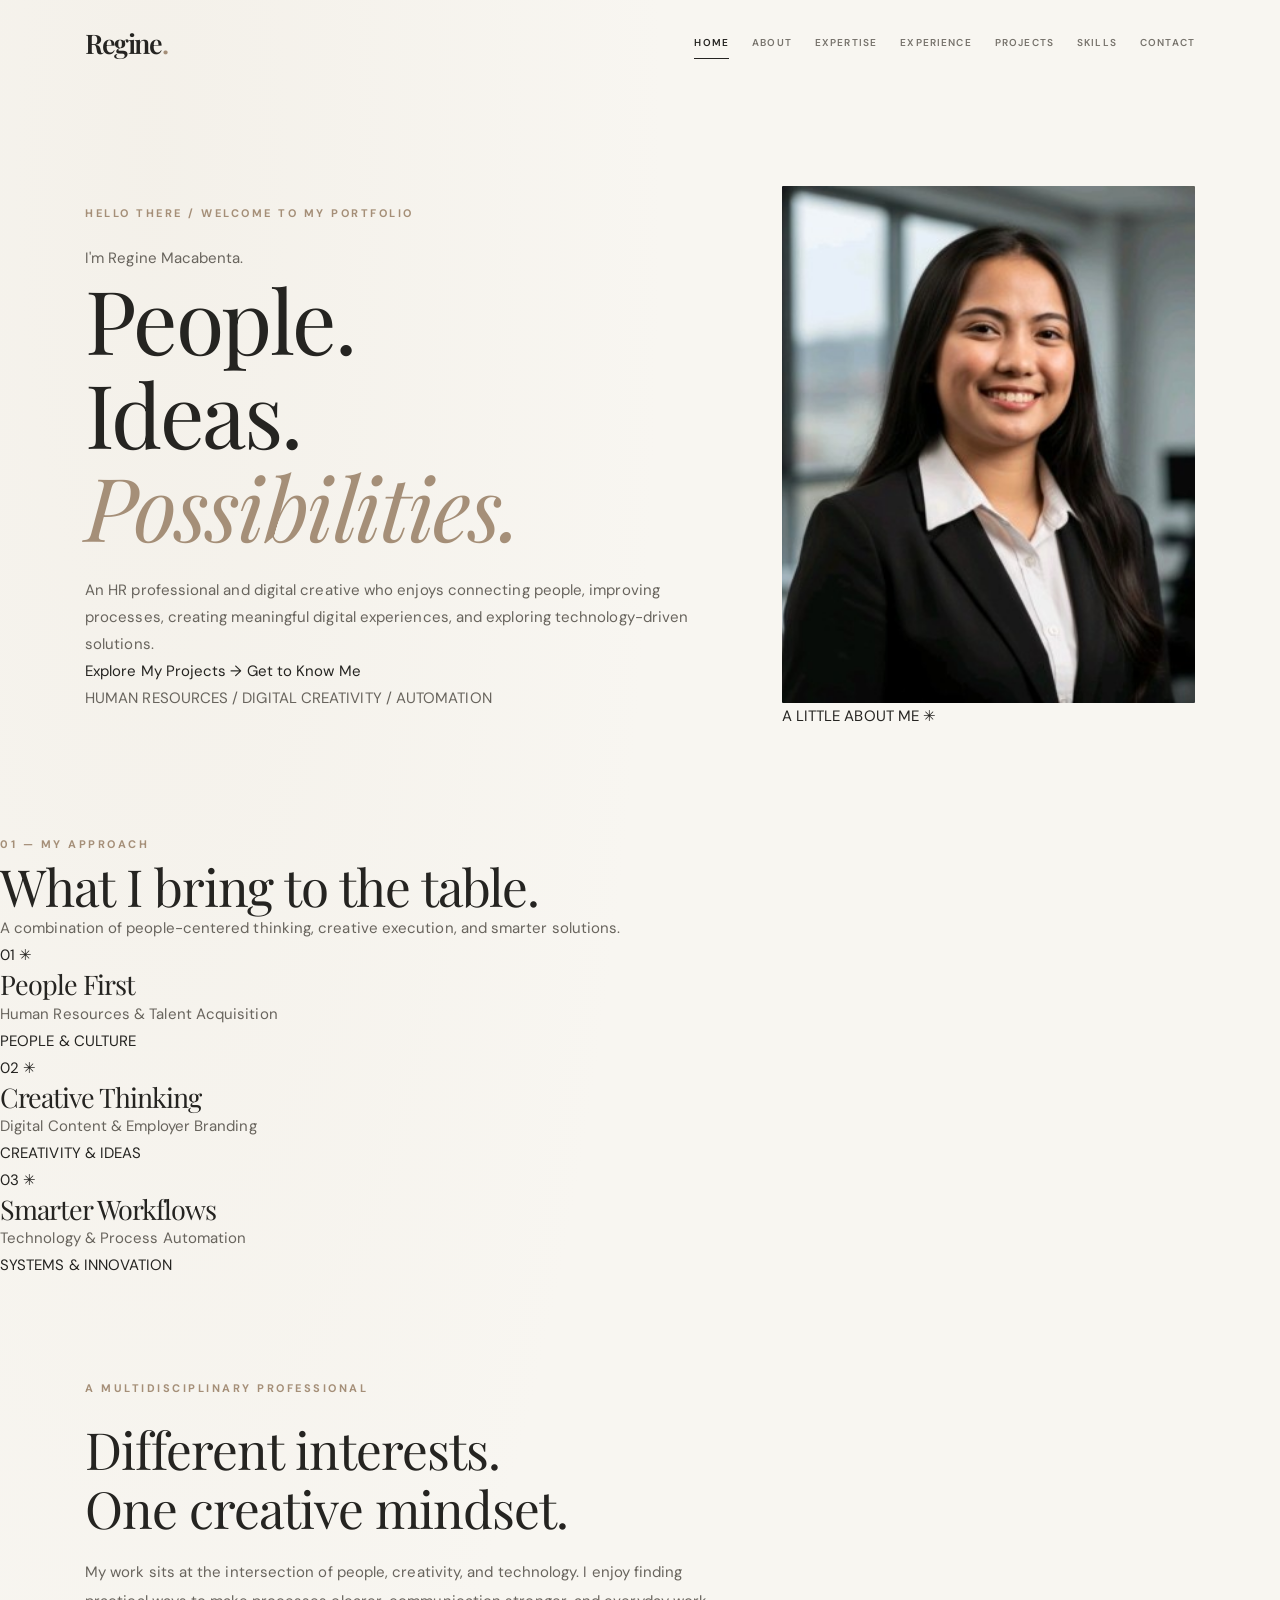
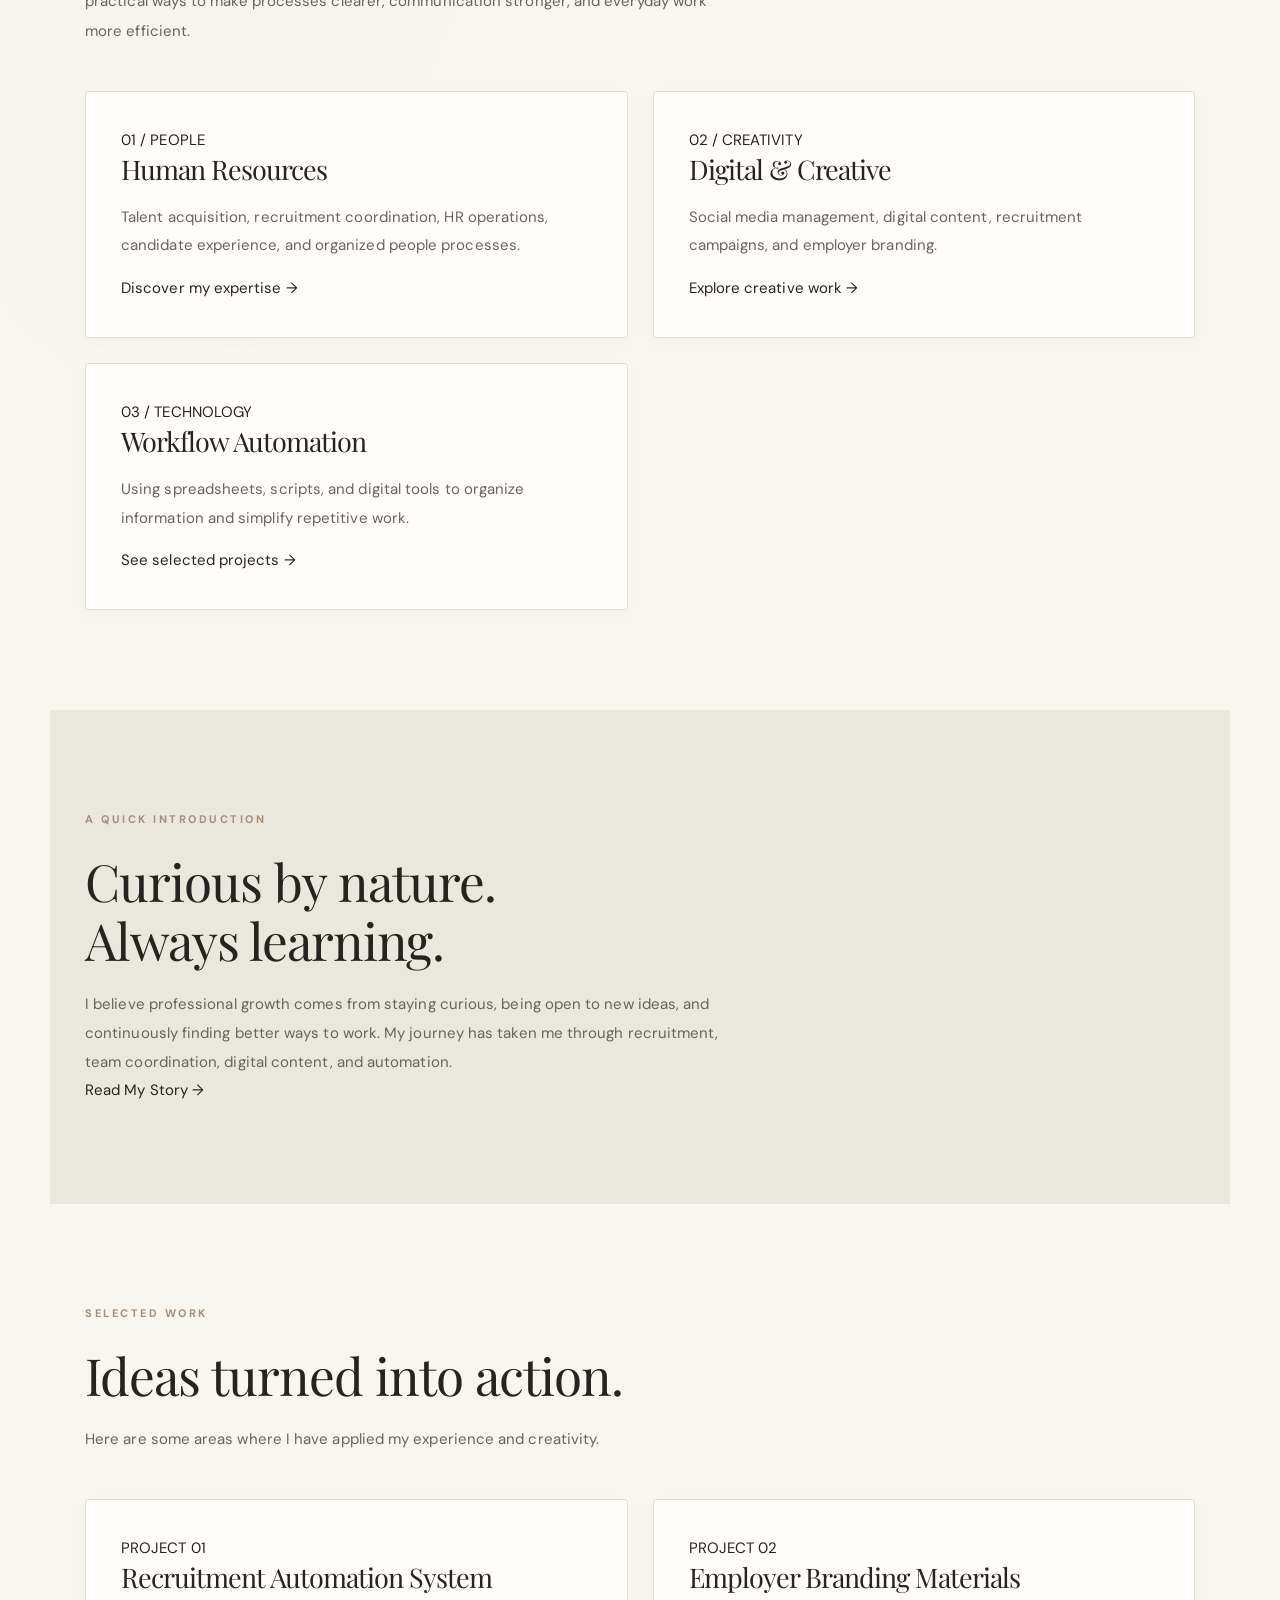
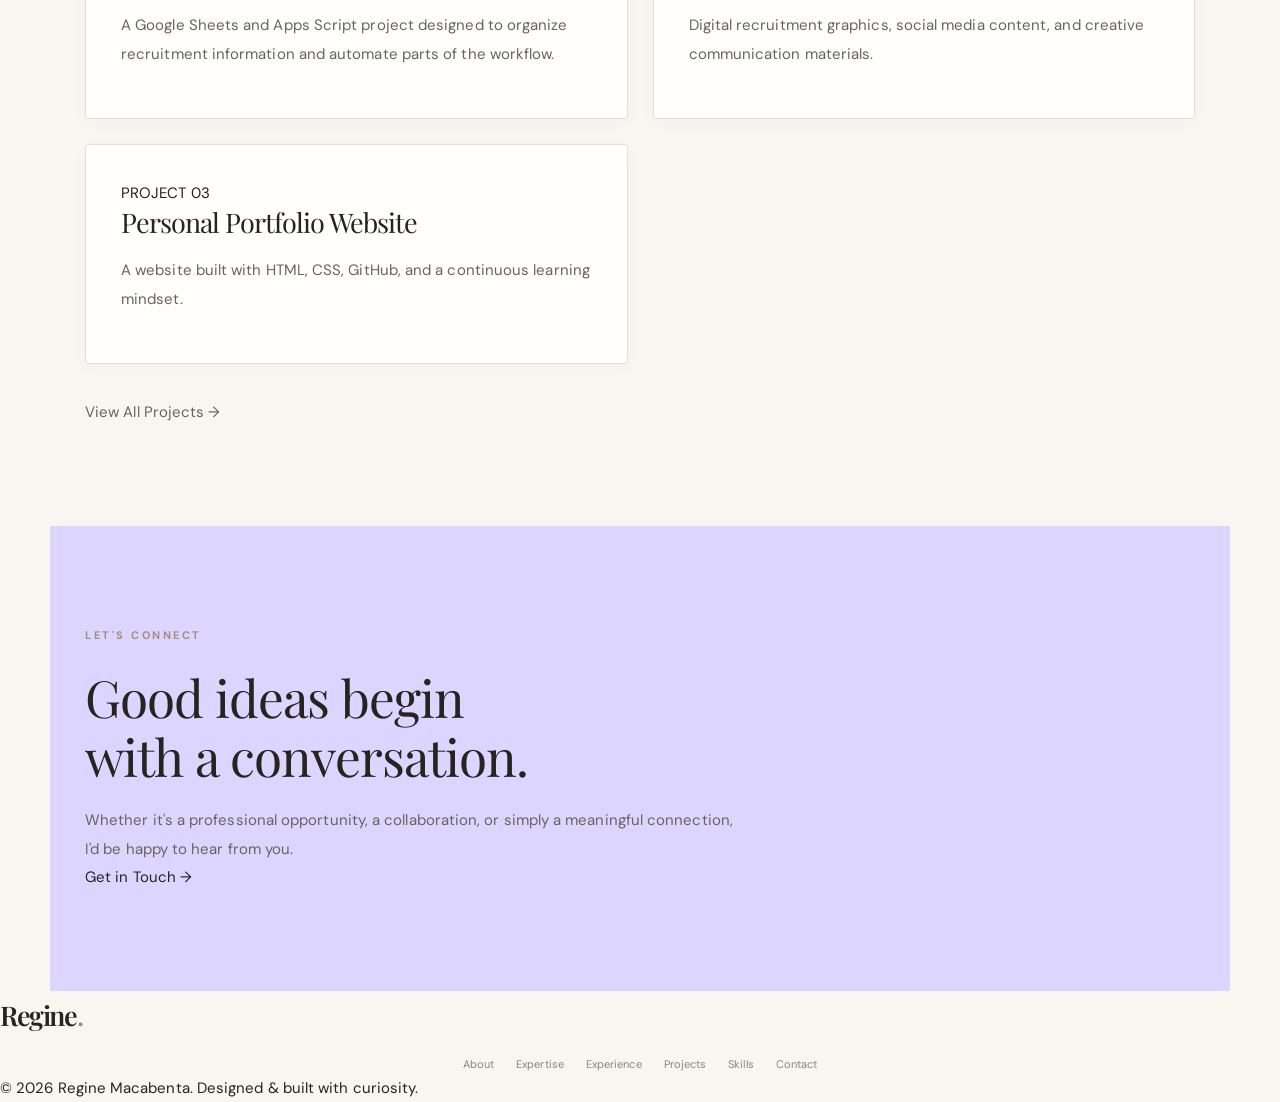
==== commit 5f8e08aa: "Update index.html" ====
--- a/index.html
+++ b/index.html
@@ -65,20 +65,58 @@
     </div>
 </header>
 
-<section class="highlights">
-    <div class="highlight-item">
-        <strong>People First</strong>
-        <span>Human Resources & Talent Acquisition</span>
-    </div>
-    <div class="highlight-item">
-        <strong>Creative Thinking</strong>
-        <span>Digital Content & Employer Branding</span>
-    </div>
-    <div class="highlight-item">
-        <strong>Smarter Workflows</strong>
-        <span>Technology & Process Automation</span>
-    </div>
-</section>
+
+<section class="approach-section">
+    <div class="approach-heading">
+        <span class="eyebrow">01 — MY APPROACH</span>
+        <h2>What I bring to the table.</h2>
+        <p>
+            A combination of people-centered thinking,
+            creative execution, and smarter solutions.
+        </p>
+    </div>
+
+    <div class="approach-flow">
+
+        <article class="approach-card">
+            <div class="approach-card-top">
+                <span class="approach-number">01</span>
+                <span class="approach-symbol">✳</span>
+            </div>
+            <div class="approach-card-content">
+                <h3>People First</h3>
+                <p>Human Resources & Talent Acquisition</p>
+            </div>
+            <span class="approach-bottom">PEOPLE & CULTURE</span>
+        </article>
+
+        <article class="approach-card">
+            <div class="approach-card-top">
+                <span class="approach-number">02</span>
+                <span class="approach-symbol">✳</span>
+            </div>
+            <div class="approach-card-content">
+                <h3>Creative Thinking</h3>
+                <p>Digital Content & Employer Branding</p>
+            </div>
+            <span class="approach-bottom">CREATIVITY & IDEAS</span>
+        </article>
+
+        <article class="approach-card">
+            <div class="approach-card-top">
+                <span class="approach-number">03</span>
+                <span class="approach-symbol">✳</span>
+            </div>
+            <div class="approach-card-content">
+                <h3>Smarter Workflows</h3>
+                <p>Technology & Process Automation</p>
+            </div>
+            <span class="approach-bottom">SYSTEMS & INNOVATION</span>
+        </article>
+
+    </div>
+</section>
+
 
 <section class="section">
     <p class="eyebrow">A MULTIDISCIPLINARY PROFESSIONAL</p>
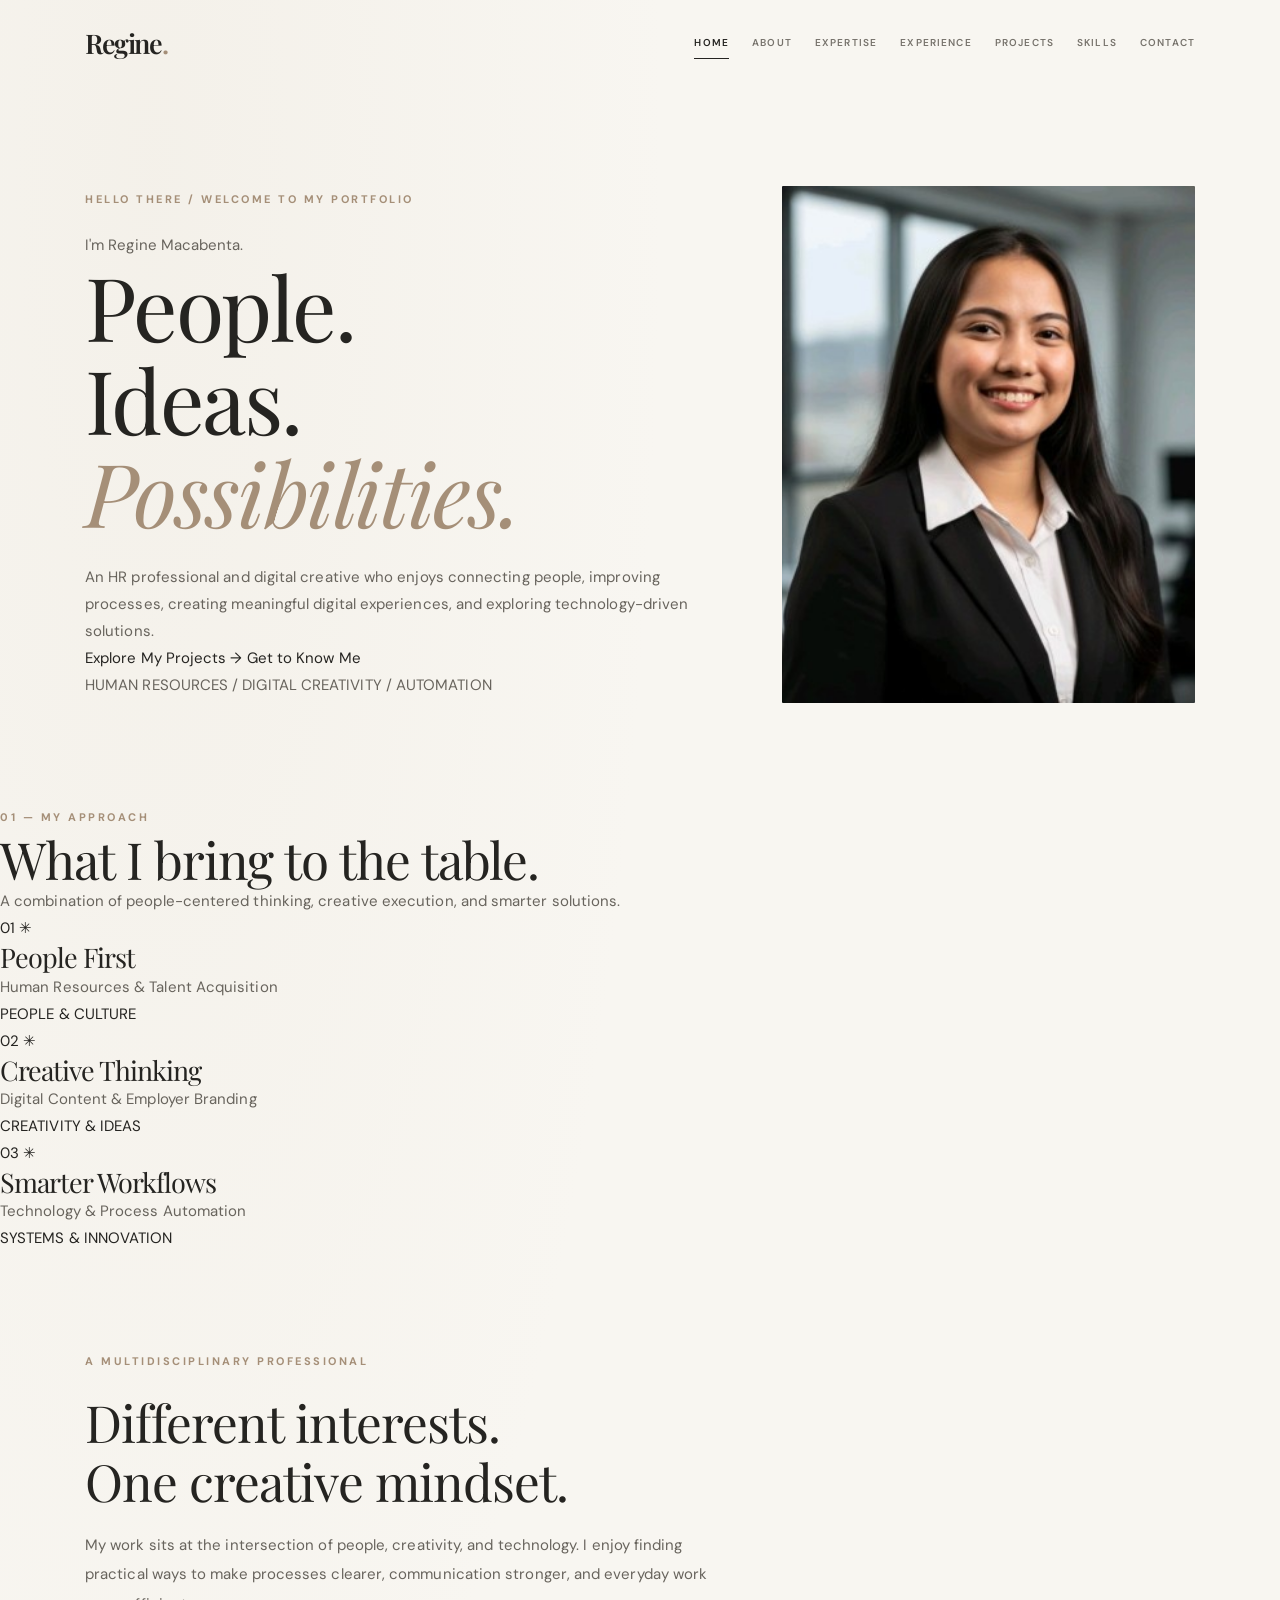
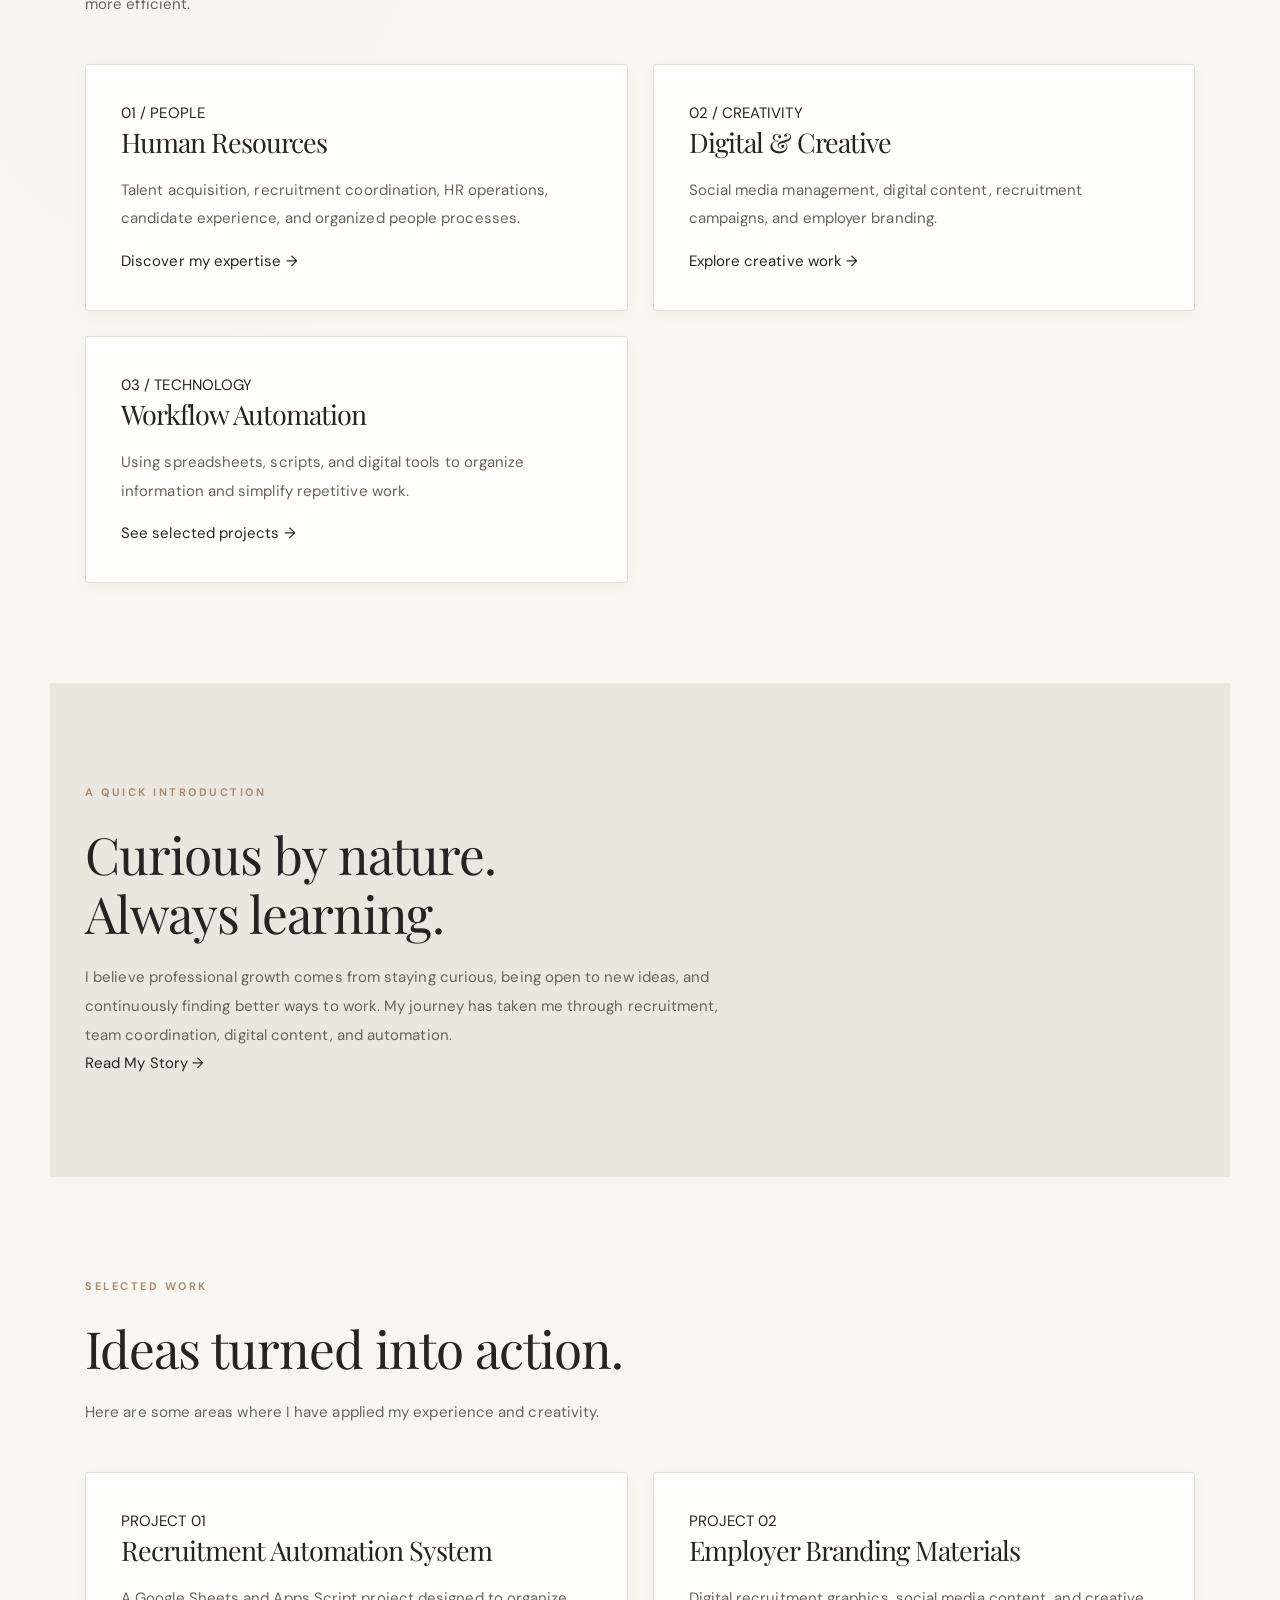
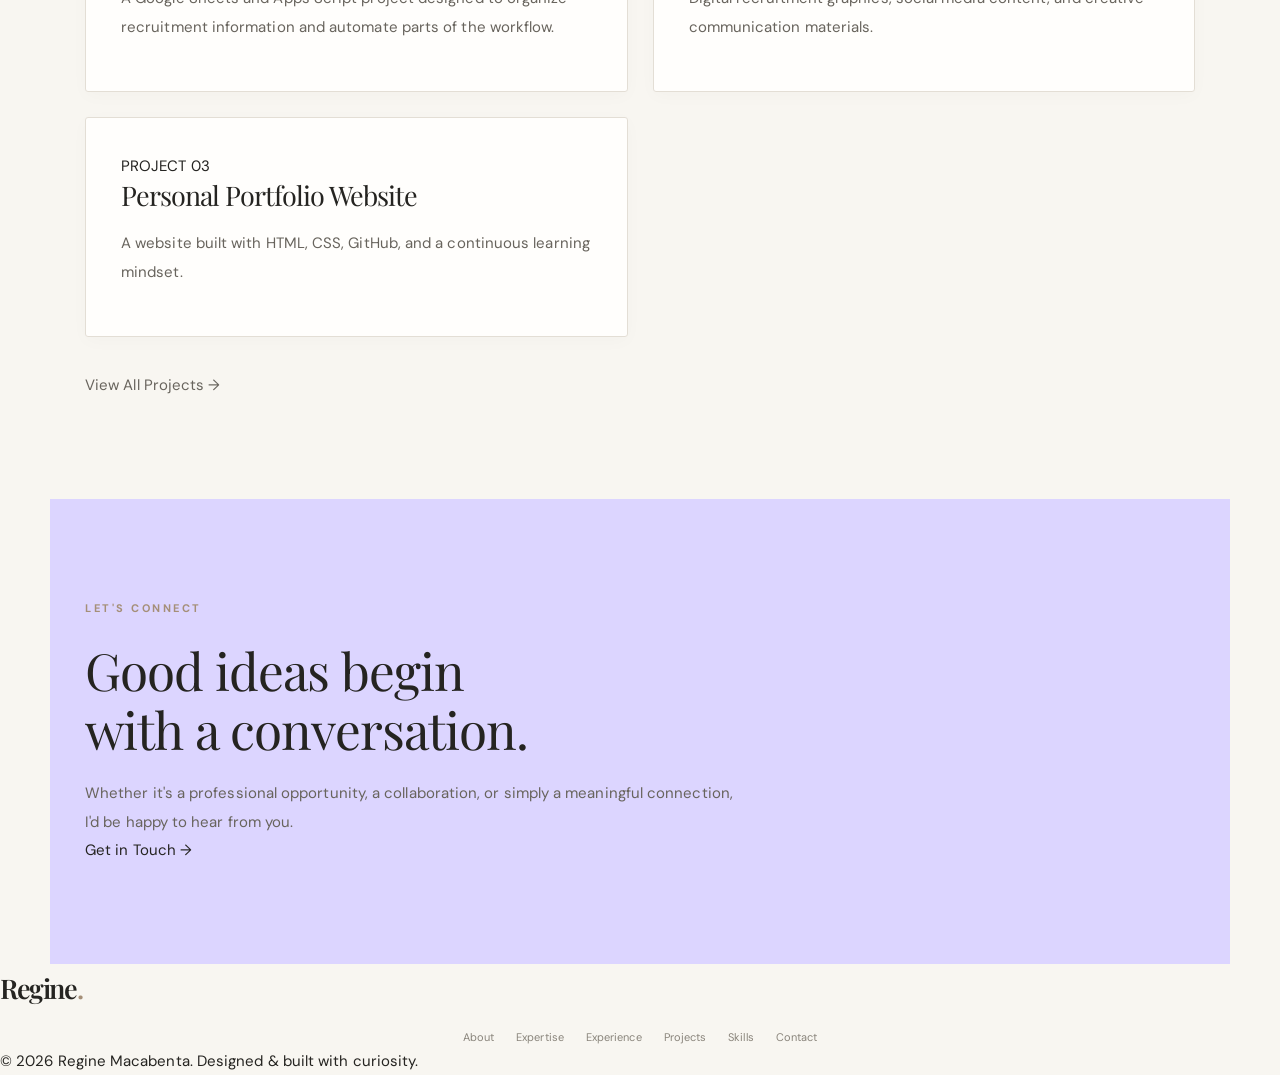
==== commit c38575a4: "Update index.html" ====
--- a/index.html
+++ b/index.html
@@ -60,8 +60,6 @@
             src="assets/profile.jpg"
             alt="Portrait of Regine Macabenta"
             class="hero-photo"
-        >
-        <div class="photo-label">A LITTLE ABOUT ME ✳</div>
     </div>
 </header>
 
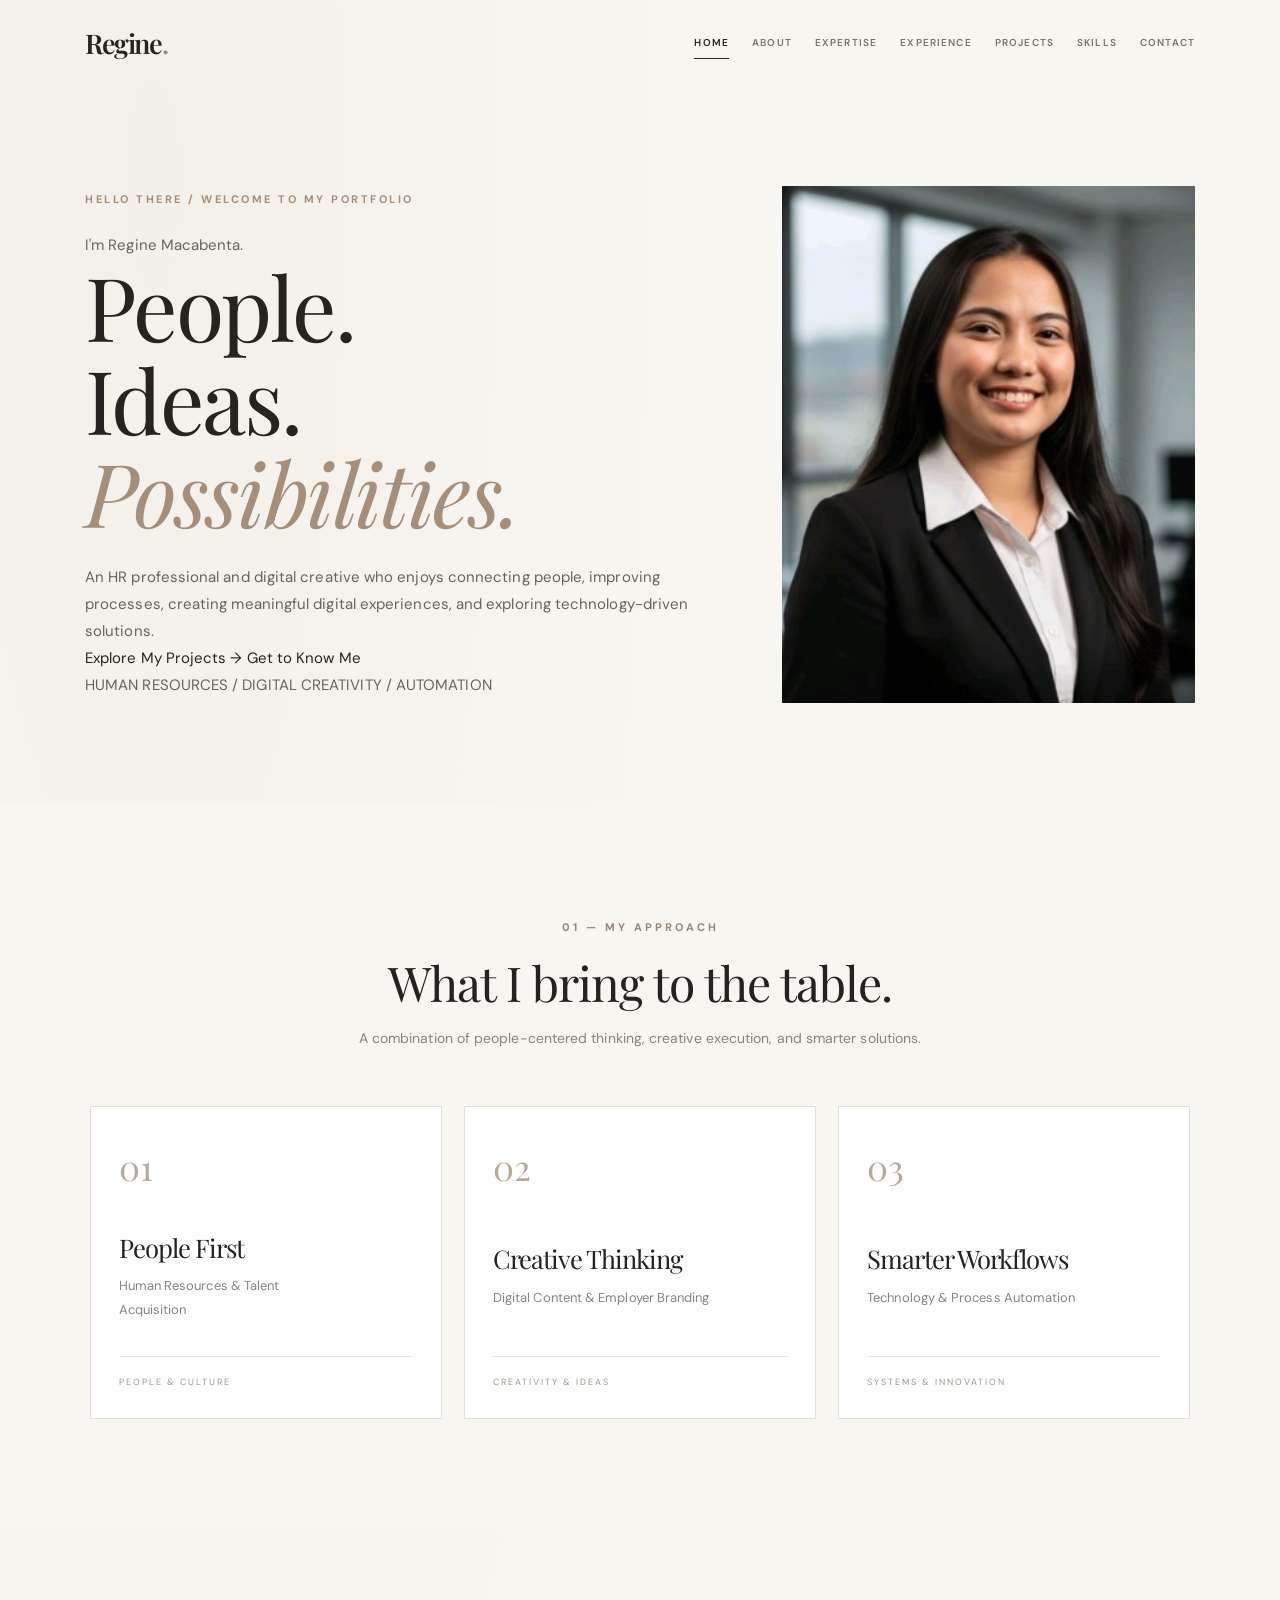
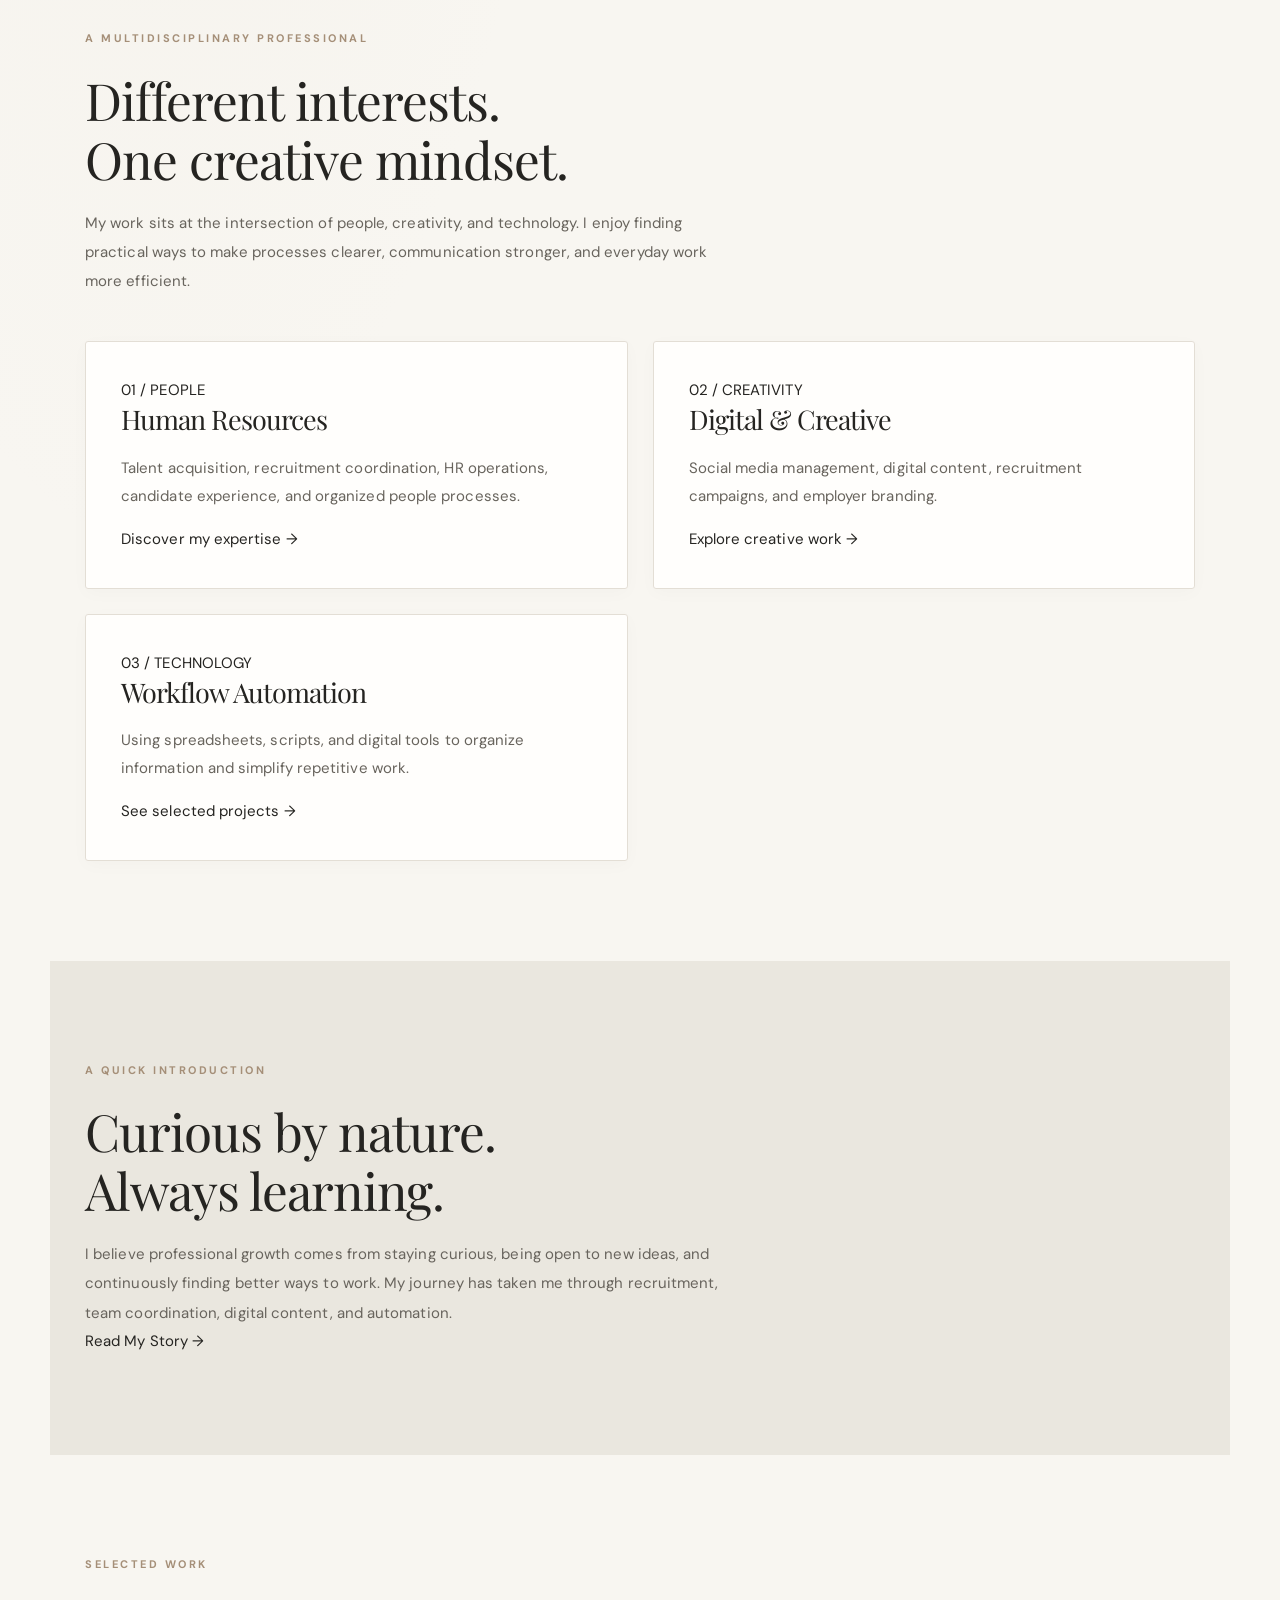
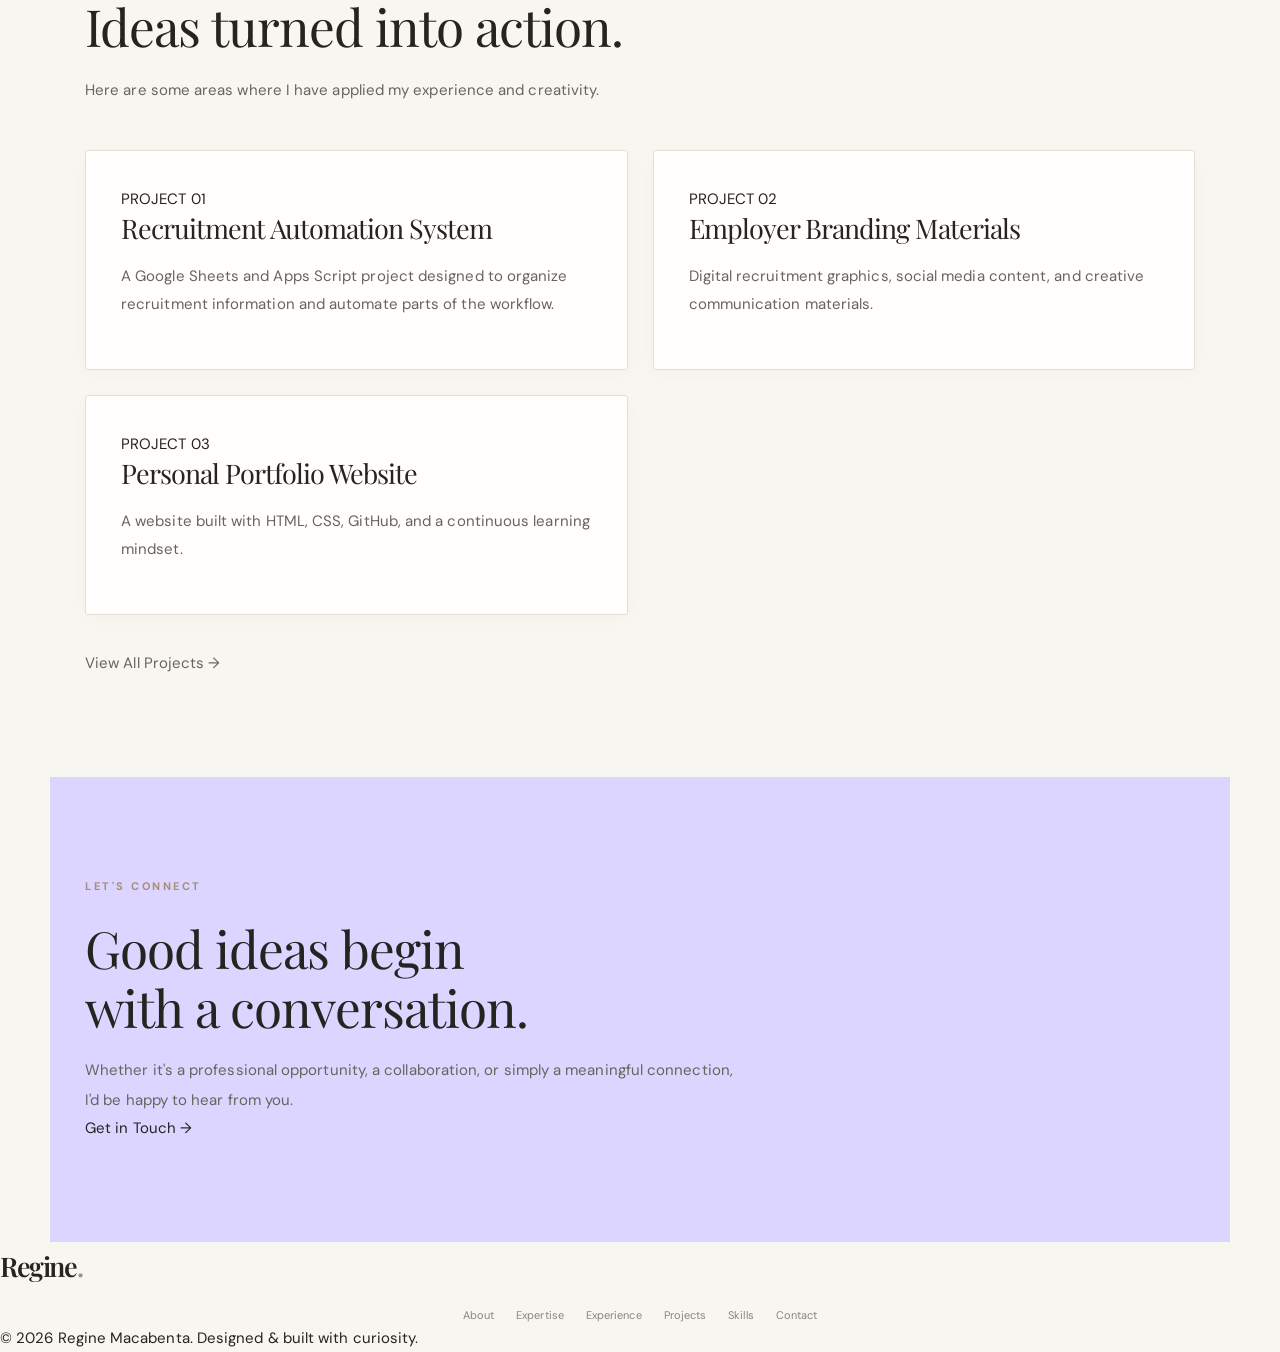
==== commit 12683593: "Update index.html" ====
--- a/index.html
+++ b/index.html
@@ -79,7 +79,7 @@
         <article class="approach-card">
             <div class="approach-card-top">
                 <span class="approach-number">01</span>
-                <span class="approach-symbol">✳</span>
+                <span class="approach-symbol"></span>
             </div>
             <div class="approach-card-content">
                 <h3>People First</h3>
@@ -91,7 +91,7 @@
         <article class="approach-card">
             <div class="approach-card-top">
                 <span class="approach-number">02</span>
-                <span class="approach-symbol">✳</span>
+                <span class="approach-symbol"></span>
             </div>
             <div class="approach-card-content">
                 <h3>Creative Thinking</h3>
@@ -103,7 +103,7 @@
         <article class="approach-card">
             <div class="approach-card-top">
                 <span class="approach-number">03</span>
-                <span class="approach-symbol">✳</span>
+                <span class="approach-symbol"></span>
             </div>
             <div class="approach-card-content">
                 <h3>Smarter Workflows</h3>
--- a/style.css
+++ b/style.css
@@ -2552,3 +2552,165 @@
         grid-template-columns: 1fr;
     }
 }
+
+/* =====================================
+   HOMEPAGE — EDITORIAL APPROACH CARDS
+===================================== */
+
+.approach-section {
+    padding: 110px 7%;
+    background: #F8F6F1;
+    overflow: hidden;
+}
+
+.approach-heading {
+    max-width: 700px;
+    margin: 0 auto 55px;
+    text-align: center;
+}
+
+.approach-heading .eyebrow {
+    display: inline-block;
+    margin-bottom: 18px;
+    font-size: 11px;
+    letter-spacing: 3px;
+    color: #938779;
+}
+
+.approach-heading h2 {
+    font-family: 'Playfair Display', Georgia, serif;
+    font-size: clamp(32px, 4vw, 48px);
+    font-weight: 400;
+    color: #242321;
+    margin-bottom: 15px;
+}
+
+.approach-heading p {
+    color: #88847D;
+    font-size: 14px;
+    line-height: 1.8;
+}
+
+.approach-flow {
+    max-width: 1180px;
+    margin: 0 auto;
+    display: grid;
+    grid-template-columns: repeat(3, minmax(0, 1fr));
+    gap: 22px;
+    position: relative;
+}
+
+.approach-card {
+    min-height: 280px;
+    padding: 28px;
+    background: #FFFFFF;
+    border: 1px solid #E4E0D8;
+    display: flex;
+    flex-direction: column;
+    justify-content: space-between;
+    position: relative;
+    transition: transform 0.4s ease,
+                box-shadow 0.4s ease,
+                border-color 0.4s ease;
+}
+
+.approach-card:hover {
+    transform: translateY(-10px);
+    border-color: #A58F78;
+    box-shadow: 0 18px 40px rgba(36, 35, 33, 0.08);
+}
+
+.approach-card-top {
+    display: flex;
+    justify-content: space-between;
+    align-items: center;
+}
+
+.approach-number {
+    font-family: 'Playfair Display', Georgia, serif;
+    font-size: 35px;
+    color: #B6AA9B;
+}
+
+.approach-symbol {
+    font-size: 22px;
+    color: #A58F78;
+    transition: transform 0.5s ease;
+}
+
+.approach-card:hover .approach-symbol {
+    transform: rotate(90deg);
+}
+
+.approach-card-content {
+    margin: 35px 0;
+}
+
+.approach-card-content h3 {
+    font-family: 'Playfair Display', Georgia, serif;
+    font-size: clamp(21px, 2vw, 27px);
+    font-weight: 400;
+    color: #242321;
+    margin-bottom: 12px;
+}
+
+.approach-card-content p {
+    font-size: 13px;
+    line-height: 1.8;
+    color: #88847D;
+    max-width: 230px;
+}
+
+.approach-bottom {
+    display: block;
+    padding-top: 17px;
+    border-top: 1px solid #EAE7E0;
+    color: #A09689;
+    font-size: 9px;
+    letter-spacing: 2px;
+}
+
+/* TABLET */
+@media (max-width: 900px) {
+    .approach-flow {
+        gap: 14px;
+    }
+
+    .approach-card {
+        padding: 22px;
+        min-height: 260px;
+    }
+}
+
+/* MOBILE */
+@media (max-width: 650px) {
+    .approach-section {
+        padding: 75px 6%;
+    }
+
+    .approach-heading {
+        margin-bottom: 35px;
+    }
+
+    .approach-flow {
+        grid-template-columns: 1fr;
+        gap: 16px;
+        max-width: 440px;
+    }
+
+    .approach-card {
+        min-height: 215px;
+        padding: 24px;
+    }
+
+    .approach-card-content {
+        margin: 25px 0;
+    }
+}
+
+@media (prefers-reduced-motion: reduce) {
+    .approach-card,
+    .approach-symbol {
+        transition: none;
+    }
+}
